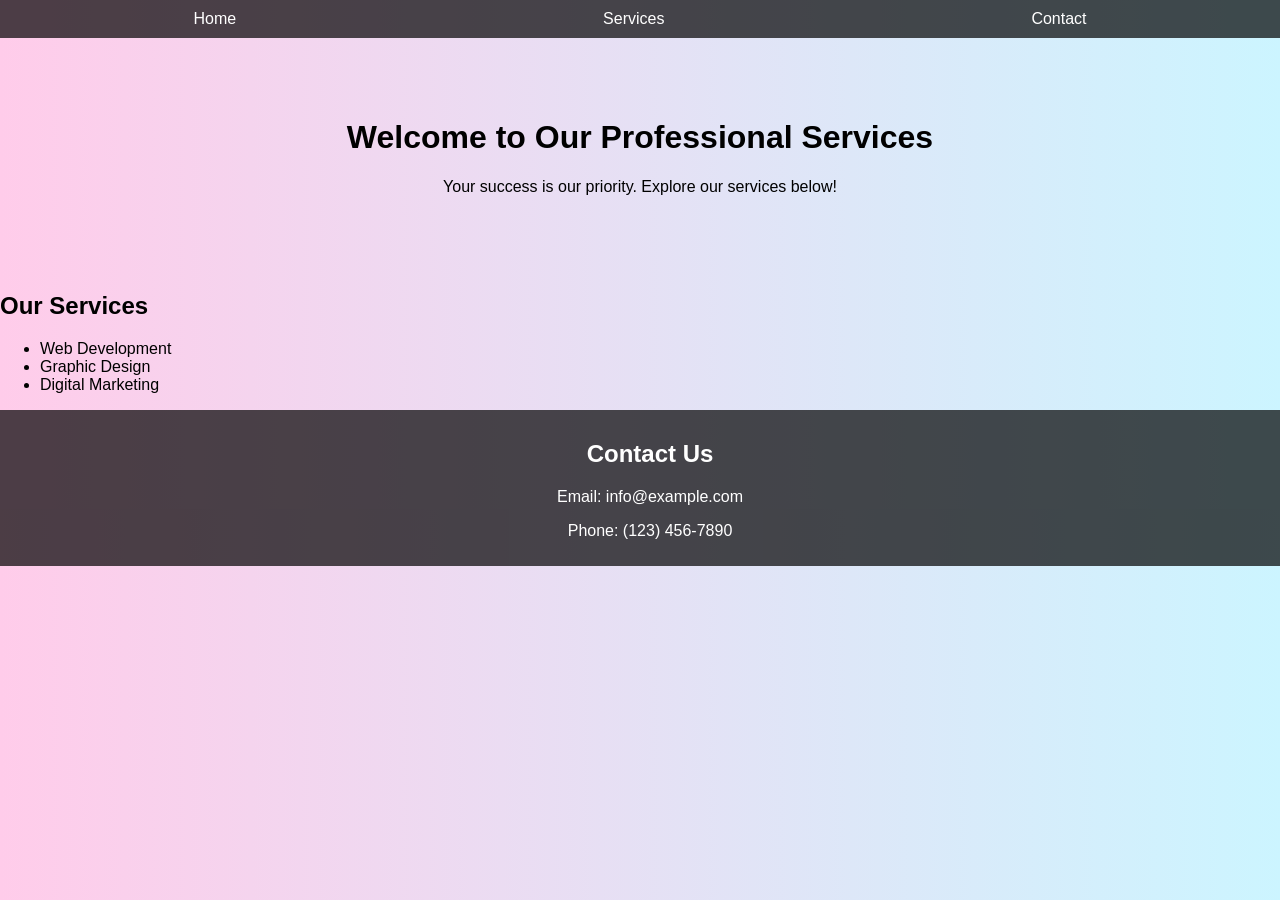
==== index.html @ a3505592 "Initial commit: Professional Web Studio" ====
<!DOCTYPE html>
<html lang="en">
<head>
    <meta charset="UTF-8">
    <meta name="viewport" content="width=device-width, initial-scale=1.0">
    <title>Professional Homepage</title>
    <style>
        body {
            margin: 0;
            font-family: Arial, sans-serif;
            overflow: hidden;
        }
        /* Animated Background */
        .background {
            position: fixed;
            top: 0;
            left: 0;
            right: 0;
            bottom: 0;
            z-index: -1;
            background: linear-gradient(90deg, rgba(255, 0, 150, 0.2), rgba(0, 204, 255, 0.2));
            animation: backgroundAnimation 10s infinite alternate;
        }
        @keyframes backgroundAnimation {
            0% { background-position: 0% 50%; }
            100% { background-position: 100% 50%; }
        }
        /* Navbar */
        .navbar {
            background: rgba(0, 0, 0, 0.7);
            color: white;
            display: flex;
            justify-content: space-around;
            padding: 10px;
        }
        .hero {
            text-align: center;
            padding: 60px 20px;
        }
        .footer {
            background: rgba(0, 0, 0, 0.7);
            color: white;
            text-align: center;
            padding: 10px;
            position: relative;
            bottom: 0;
            width: 100%;
        }
    </style>
</head>
<body>
    <div class="background"></div>
    <nav class="navbar">
        <a href="#" style="color: white; text-decoration: none;">Home</a>
        <a href="#services" style="color: white; text-decoration: none;">Services</a>
        <a href="#contact" style="color: white; text-decoration: none;">Contact</a>
    </nav>
    <div class="hero">
        <h1>Welcome to Our Professional Services</h1>
        <p>Your success is our priority. Explore our services below!</p>
    </div>
    <div class="services" id="services">
        <h2>Our Services</h2>
        <ul>
            <li>Web Development</li>
            <li>Graphic Design</li>
            <li>Digital Marketing</li>
        </ul>
    </div>
    <div class="footer" id="contact">
        <h2>Contact Us</h2>
        <p>Email: info@example.com</p>
        <p>Phone: (123) 456-7890</p>
    </div>
</body>
</html>
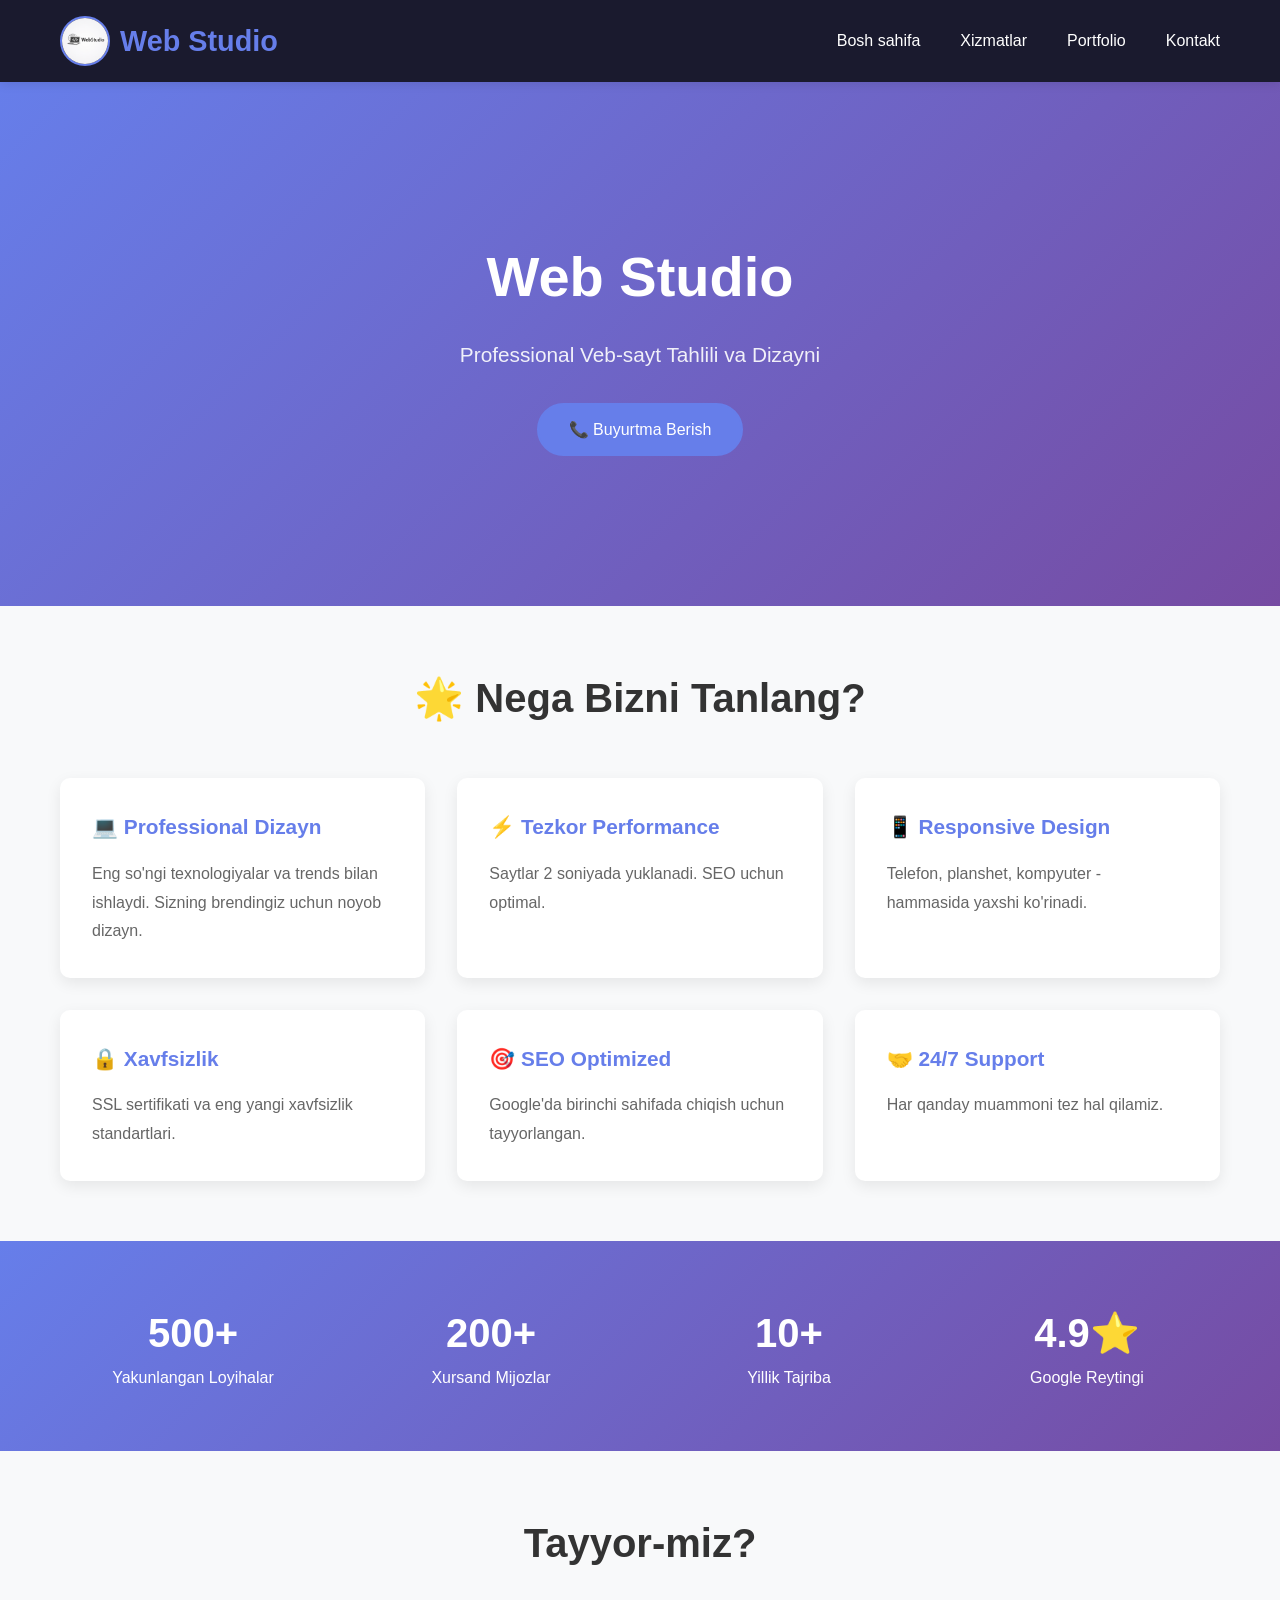
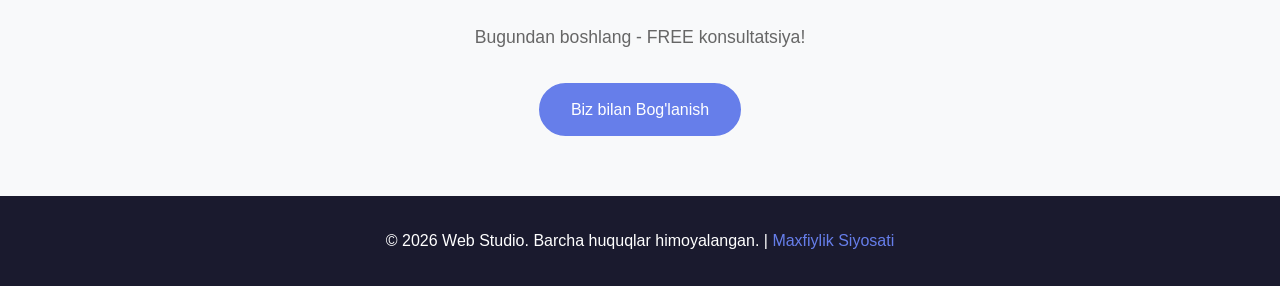
==== commit 7837d198: "Add SEO optimization" ====
--- a/index.html
+++ b/index.html
@@ -1,76 +1,125 @@
 <!DOCTYPE html>
-<html lang="en">
+<html lang="uz">
 <head>
     <meta charset="UTF-8">
     <meta name="viewport" content="width=device-width, initial-scale=1.0">
-    <title>Professional Homepage</title>
-    <style>
-        body {
-            margin: 0;
-            font-family: Arial, sans-serif;
-            overflow: hidden;
-        }
-        /* Animated Background */
-        .background {
-            position: fixed;
-            top: 0;
-            left: 0;
-            right: 0;
-            bottom: 0;
-            z-index: -1;
-            background: linear-gradient(90deg, rgba(255, 0, 150, 0.2), rgba(0, 204, 255, 0.2));
-            animation: backgroundAnimation 10s infinite alternate;
-        }
-        @keyframes backgroundAnimation {
-            0% { background-position: 0% 50%; }
-            100% { background-position: 100% 50%; }
-        }
-        /* Navbar */
-        .navbar {
-            background: rgba(0, 0, 0, 0.7);
-            color: white;
-            display: flex;
-            justify-content: space-around;
-            padding: 10px;
-        }
-        .hero {
-            text-align: center;
-            padding: 60px 20px;
-        }
-        .footer {
-            background: rgba(0, 0, 0, 0.7);
-            color: white;
-            text-align: center;
-            padding: 10px;
-            position: relative;
-            bottom: 0;
-            width: 100%;
-        }
-    </style>
+    <title>Web Studio - Professional Web Design</title>
+    <link rel="stylesheet" href="style.css">
+    <head>
+    <meta charset="UTF-8">
+    <meta name="viewport" content="width=device-width, initial-scale=1.0">
+    <meta name="description" content="Web Studio - Professional veb-sayt dizayni va development. Tashkent'da eng sifatli web xizmatlar.">
+    <meta name="keywords" content="veb-sayt, web design, development, Tashkent, professional">
+    <meta name="author" content="Web Studio">
+    <meta name="robots" content="index, follow">
+    
+    <!-- Open Graph (Social Media) -->
+    <meta property="og:title" content="Web Studio - Professional Web Design">
+    <meta property="og:description" content="Veb-sayt dizayni va development xizmatları">
+    <meta property="og:image" content="logo.png">
+    <meta property="og:url" content="https://webstudio1.com">
+    
+    <title>Web Studio - Professional Veb-sayt Dizayni | Tashkent</title>
+    <link rel="stylesheet" href="style.css">
+</head>
 </head>
 <body>
-    <div class="background"></div>
+    <!-- NAVBAR -->
     <nav class="navbar">
-        <a href="#" style="color: white; text-decoration: none;">Home</a>
-        <a href="#services" style="color: white; text-decoration: none;">Services</a>
-        <a href="#contact" style="color: white; text-decoration: none;">Contact</a>
+        <div class="container">
+            <div class="logo"><div class="logo" style="display: flex; align-items: center; gap: 10px;">
+    <img src="logo bot.png" alt="Web Studio" style="height: 50px; width: 50px; border-radius: 50%; object-fit: cover; border: 2px solid #667eea;">
+    <span>Web Studio</span>
+</div></div>
+            <ul class="nav-links">
+                <li><a href="index.html">Bosh sahifa</a></li>
+                <li><a href="services.html">Xizmatlar</a></li>
+                <li><a href="portfolio.html">Portfolio</a></li>
+                <li><a href="contact.html">Kontakt</a></li>
+            </ul>
+        </div>
     </nav>
-    <div class="hero">
-        <h1>Welcome to Our Professional Services</h1>
-        <p>Your success is our priority. Explore our services below!</p>
-    </div>
-    <div class="services" id="services">
-        <h2>Our Services</h2>
-        <ul>
-            <li>Web Development</li>
-            <li>Graphic Design</li>
-            <li>Digital Marketing</li>
-        </ul>
-    </div>
-    <div class="footer" id="contact">
-        <h2>Contact Us</h2>
-        <p>Email: info@example.com</p>
-        <p>Phone: (123) 456-7890</p>
-    </div>
+
+    <!-- HERO SECTION -->
+    <section class="hero">
+        <div class="hero-content">
+            <h1>Web Studio</h1>
+            <p>Professional Veb-sayt Tahlili va Dizayni</p>
+            <a href="contact.html" class="btn">📞 Buyurtma Berish</a>
+        </div>
+    </section>
+
+    <!-- FEATURES -->
+    <section class="features">
+        <div class="container">
+            <h2>🌟 Nega Bizni Tanlang?</h2>
+            <div class="features-grid">
+                <div class="feature-card">
+                    <h3>💻 Professional Dizayn</h3>
+                    <p>Eng so'ngi texnologiyalar va trends bilan ishlaydi. Sizning brendingiz uchun noyob dizayn.</p>
+                </div>
+                <div class="feature-card">
+                    <h3>⚡ Tezkor Performance</h3>
+                    <p>Saytlar 2 soniyada yuklanadi. SEO uchun optimal.</p>
+                </div>
+                <div class="feature-card">
+                    <h3>📱 Responsive Design</h3>
+                    <p>Telefon, planshet, kompyuter - hammasida yaxshi ko'rinadi.</p>
+                </div>
+                <div class="feature-card">
+                    <h3>🔒 Xavfsizlik</h3>
+                    <p>SSL sertifikati va eng yangi xavfsizlik standartlari.</p>
+                </div>
+                <div class="feature-card">
+                    <h3>🎯 SEO Optimized</h3>
+                    <p>Google'da birinchi sahifada chiqish uchun tayyorlangan.</p>
+                </div>
+                <div class="feature-card">
+                    <h3>🤝 24/7 Support</h3>
+                    <p>Har qanday muammoni tez hal qilamiz.</p>
+                </div>
+            </div>
+        </div>
+    </section>
+
+    <!-- STATISTICS -->
+    <section style="background: linear-gradient(135deg, #667eea 0%, #764ba2 100%); color: white; padding: 60px 0; text-align: center;">
+        <div class="container">
+            <div style="display: grid; grid-template-columns: repeat(auto-fit, minmax(200px, 1fr)); gap: 2rem;">
+                <div>
+                    <h3 style="font-size: 2.5rem;">500+</h3>
+                    <p>Yakunlangan Loyihalar</p>
+                </div>
+                <div>
+                    <h3 style="font-size: 2.5rem;">200+</h3>
+                    <p>Xursand Mijozlar</p>
+                </div>
+                <div>
+                    <h3 style="font-size: 2.5rem;">10+</h3>
+                    <p>Yillik Tajriba</p>
+                </div>
+                <div>
+                    <h3 style="font-size: 2.5rem;">4.9⭐</h3>
+                    <p>Google Reytingi</p>
+                </div>
+            </div>
+        </div>
+    </section>
+
+    <!-- CTA SECTION -->
+    <section class="features">
+        <div class="container" style="text-align: center;">
+            <h2>Tayyor-miz?</h2>
+            <p style="font-size: 1.1rem; margin-bottom: 2rem; color: #666;">Bugundan boshlang - FREE konsultatsiya!</p>
+            <a href="contact.html" class="btn">Biz bilan Bog'lanish</a>
+        </div>
+    </section>
+
+    <!-- FOOTER -->
+    <footer>
+        <p>&copy; 2026 Web Studio. Barcha huquqlar himoyalangan. | <a href="#" style="color: #667eea; text-decoration: none;">Maxfiylik Siyosati</a></p>
+    </footer>
+
+    <script src="script.js"></script>
 </body>
 </html>
--- a/style.css
+++ b/style.css
@@ -0,0 +1,256 @@
+* {
+    margin: 0;
+    padding: 0;
+    box-sizing: border-box;
+}
+
+body {
+    font-family: 'Segoe UI', Tahoma, Geneva, Verdana, sans-serif;
+    line-height: 1.6;
+    color: #333;
+}
+
+.container {
+    max-width: 1200px;
+    margin: 0 auto;
+    padding: 0 20px;
+}
+
+/* NAVBAR */
+.navbar {
+    background: #1a1a2e;
+    padding: 1rem 0;
+    position: sticky;
+    top: 0;
+    z-index: 100;
+    box-shadow: 0 2px 10px rgba(0,0,0,0.1);
+}
+
+.navbar .container {
+    display: flex;
+    justify-content: space-between;
+    align-items: center;
+}
+
+.logo {
+    color: #667eea;
+    font-size: 1.8rem;
+    font-weight: bold;
+}
+
+.nav-links {
+    display: flex;
+    list-style: none;
+    gap: 2.5rem;
+}
+
+.nav-links a {
+    color: #fff;
+    text-decoration: none;
+    transition: color 0.3s ease;
+    font-weight: 500;
+}
+
+.nav-links a:hover {
+    color: #667eea;
+}
+
+/* HERO */
+.hero {
+    background: linear-gradient(135deg, #667eea 0%, #764ba2 100%);
+    color: white;
+    padding: 150px 0;
+    text-align: center;
+    min-height: 500px;
+    display: flex;
+    align-items: center;
+    justify-content: center;
+}
+
+.hero-content h1 {
+    font-size: 3.5rem;
+    margin-bottom: 1rem;
+}
+
+.hero-content p {
+    font-size: 1.3rem;
+    margin-bottom: 2rem;
+    opacity: 0.9;
+}
+
+/* BUTTON */
+.btn {
+    display: inline-block;
+    padding: 12px 30px;
+    background: #667eea;
+    color: white;
+    text-decoration: none;
+    border-radius: 50px;
+    border: 2px solid #667eea;
+    transition: all 0.3s ease;
+    cursor: pointer;
+    font-size: 1rem;
+}
+
+.btn:hover {
+    background: white;
+    color: #667eea;
+}
+
+/* FEATURES */
+.features {
+    padding: 60px 0;
+    background: #f8f9fa;
+}
+
+.features h2 {
+    font-size: 2.5rem;
+    margin-bottom: 3rem;
+    text-align: center;
+}
+
+.features-grid {
+    display: grid;
+    grid-template-columns: repeat(auto-fit, minmax(280px, 1fr));
+    gap: 2rem;
+}
+
+.feature-card {
+    background: white;
+    padding: 2rem;
+    border-radius: 10px;
+    box-shadow: 0 5px 15px rgba(0,0,0,0.08);
+    transition: transform 0.3s ease, box-shadow 0.3s ease;
+}
+
+.feature-card:hover {
+    transform: translateY(-10px);
+    box-shadow: 0 15px 30px rgba(0,0,0,0.15);
+}
+
+.feature-card h3 {
+    color: #667eea;
+    margin-bottom: 1rem;
+    font-size: 1.3rem;
+}
+
+.feature-card p {
+    color: #666;
+    line-height: 1.8;
+}
+
+/* PORTFOLIO */
+.portfolio-grid {
+    display: grid;
+    grid-template-columns: repeat(auto-fit, minmax(300px, 1fr));
+    gap: 2rem;
+}
+
+.portfolio-item {
+    background: white;
+    border-radius: 10px;
+    overflow: hidden;
+    box-shadow: 0 5px 15px rgba(0,0,0,0.1);
+    transition: transform 0.3s ease;
+}
+
+.portfolio-item:hover {
+    transform: scale(1.05);
+}
+
+.portfolio-img {
+    width: 100%;
+    height: 200px;
+    background: linear-gradient(135deg, #667eea 0%, #764ba2 100%);
+    display: flex;
+    align-items: center;
+    justify-content: center;
+    font-size: 4rem;
+}
+
+.portfolio-content {
+    padding: 1.5rem;
+}
+
+.portfolio-content h3 {
+    color: #667eea;
+    margin-bottom: 0.5rem;
+}
+
+/* FORM */
+.form-container {
+    max-width: 500px;
+    background: white;
+    padding: 2rem;
+    border-radius: 10px;
+    box-shadow: 0 5px 20px rgba(0,0,0,0.1);
+}
+
+.form-group {
+    margin-bottom: 1.5rem;
+}
+
+.form-group label {
+    display: block;
+    margin-bottom: 0.5rem;
+    font-weight: bold;
+    color: #333;
+}
+
+.form-group input,
+.form-group textarea {
+    width: 100%;
+    padding: 10px;
+    border: 1px solid #ddd;
+    border-radius: 5px;
+    font-family: Arial, sans-serif;
+    transition: border-color 0.3s ease;
+}
+
+.form-group input:focus,
+.form-group textarea:focus {
+    outline: none;
+    border-color: #667eea;
+    box-shadow: 0 0 5px rgba(102, 126, 234, 0.3);
+}
+
+/* FOOTER */
+footer {
+    background: #1a1a2e;
+    color: white;
+    text-align: center;
+    padding: 2rem;
+}
+
+/* RESPONSIVE */
+@media (max-width: 768px) {
+    .hero-content h1 {
+        font-size: 2rem;
+    }
+    
+    .nav-links {
+        gap: 1rem;
+    }
+    
+    .features-grid {
+        grid-template-columns: 1fr;
+    }
+}
+.logo {
+    display: flex;
+    align-items: center;
+    gap: 10px;
+}
+
+.logo img {
+    height: 50px;
+    width: 50px;
+    border-radius: 50%;
+    object-fit: cover;
+    border: 2px solid #667eea;
+    transition: transform 0.3s ease;
+}
+
+.logo img:hover {
+    transform: scale(1.1);
+}
--- a/style.css
+++ b/style.css
@@ -0,0 +1,256 @@
+* {
+    margin: 0;
+    padding: 0;
+    box-sizing: border-box;
+}
+
+body {
+    font-family: 'Segoe UI', Tahoma, Geneva, Verdana, sans-serif;
+    line-height: 1.6;
+    color: #333;
+}
+
+.container {
+    max-width: 1200px;
+    margin: 0 auto;
+    padding: 0 20px;
+}
+
+/* NAVBAR */
+.navbar {
+    background: #1a1a2e;
+    padding: 1rem 0;
+    position: sticky;
+    top: 0;
+    z-index: 100;
+    box-shadow: 0 2px 10px rgba(0,0,0,0.1);
+}
+
+.navbar .container {
+    display: flex;
+    justify-content: space-between;
+    align-items: center;
+}
+
+.logo {
+    color: #667eea;
+    font-size: 1.8rem;
+    font-weight: bold;
+}
+
+.nav-links {
+    display: flex;
+    list-style: none;
+    gap: 2.5rem;
+}
+
+.nav-links a {
+    color: #fff;
+    text-decoration: none;
+    transition: color 0.3s ease;
+    font-weight: 500;
+}
+
+.nav-links a:hover {
+    color: #667eea;
+}
+
+/* HERO */
+.hero {
+    background: linear-gradient(135deg, #667eea 0%, #764ba2 100%);
+    color: white;
+    padding: 150px 0;
+    text-align: center;
+    min-height: 500px;
+    display: flex;
+    align-items: center;
+    justify-content: center;
+}
+
+.hero-content h1 {
+    font-size: 3.5rem;
+    margin-bottom: 1rem;
+}
+
+.hero-content p {
+    font-size: 1.3rem;
+    margin-bottom: 2rem;
+    opacity: 0.9;
+}
+
+/* BUTTON */
+.btn {
+    display: inline-block;
+    padding: 12px 30px;
+    background: #667eea;
+    color: white;
+    text-decoration: none;
+    border-radius: 50px;
+    border: 2px solid #667eea;
+    transition: all 0.3s ease;
+    cursor: pointer;
+    font-size: 1rem;
+}
+
+.btn:hover {
+    background: white;
+    color: #667eea;
+}
+
+/* FEATURES */
+.features {
+    padding: 60px 0;
+    background: #f8f9fa;
+}
+
+.features h2 {
+    font-size: 2.5rem;
+    margin-bottom: 3rem;
+    text-align: center;
+}
+
+.features-grid {
+    display: grid;
+    grid-template-columns: repeat(auto-fit, minmax(280px, 1fr));
+    gap: 2rem;
+}
+
+.feature-card {
+    background: white;
+    padding: 2rem;
+    border-radius: 10px;
+    box-shadow: 0 5px 15px rgba(0,0,0,0.08);
+    transition: transform 0.3s ease, box-shadow 0.3s ease;
+}
+
+.feature-card:hover {
+    transform: translateY(-10px);
+    box-shadow: 0 15px 30px rgba(0,0,0,0.15);
+}
+
+.feature-card h3 {
+    color: #667eea;
+    margin-bottom: 1rem;
+    font-size: 1.3rem;
+}
+
+.feature-card p {
+    color: #666;
+    line-height: 1.8;
+}
+
+/* PORTFOLIO */
+.portfolio-grid {
+    display: grid;
+    grid-template-columns: repeat(auto-fit, minmax(300px, 1fr));
+    gap: 2rem;
+}
+
+.portfolio-item {
+    background: white;
+    border-radius: 10px;
+    overflow: hidden;
+    box-shadow: 0 5px 15px rgba(0,0,0,0.1);
+    transition: transform 0.3s ease;
+}
+
+.portfolio-item:hover {
+    transform: scale(1.05);
+}
+
+.portfolio-img {
+    width: 100%;
+    height: 200px;
+    background: linear-gradient(135deg, #667eea 0%, #764ba2 100%);
+    display: flex;
+    align-items: center;
+    justify-content: center;
+    font-size: 4rem;
+}
+
+.portfolio-content {
+    padding: 1.5rem;
+}
+
+.portfolio-content h3 {
+    color: #667eea;
+    margin-bottom: 0.5rem;
+}
+
+/* FORM */
+.form-container {
+    max-width: 500px;
+    background: white;
+    padding: 2rem;
+    border-radius: 10px;
+    box-shadow: 0 5px 20px rgba(0,0,0,0.1);
+}
+
+.form-group {
+    margin-bottom: 1.5rem;
+}
+
+.form-group label {
+    display: block;
+    margin-bottom: 0.5rem;
+    font-weight: bold;
+    color: #333;
+}
+
+.form-group input,
+.form-group textarea {
+    width: 100%;
+    padding: 10px;
+    border: 1px solid #ddd;
+    border-radius: 5px;
+    font-family: Arial, sans-serif;
+    transition: border-color 0.3s ease;
+}
+
+.form-group input:focus,
+.form-group textarea:focus {
+    outline: none;
+    border-color: #667eea;
+    box-shadow: 0 0 5px rgba(102, 126, 234, 0.3);
+}
+
+/* FOOTER */
+footer {
+    background: #1a1a2e;
+    color: white;
+    text-align: center;
+    padding: 2rem;
+}
+
+/* RESPONSIVE */
+@media (max-width: 768px) {
+    .hero-content h1 {
+        font-size: 2rem;
+    }
+    
+    .nav-links {
+        gap: 1rem;
+    }
+    
+    .features-grid {
+        grid-template-columns: 1fr;
+    }
+}
+.logo {
+    display: flex;
+    align-items: center;
+    gap: 10px;
+}
+
+.logo img {
+    height: 50px;
+    width: 50px;
+    border-radius: 50%;
+    object-fit: cover;
+    border: 2px solid #667eea;
+    transition: transform 0.3s ease;
+}
+
+.logo img:hover {
+    transform: scale(1.1);
+}
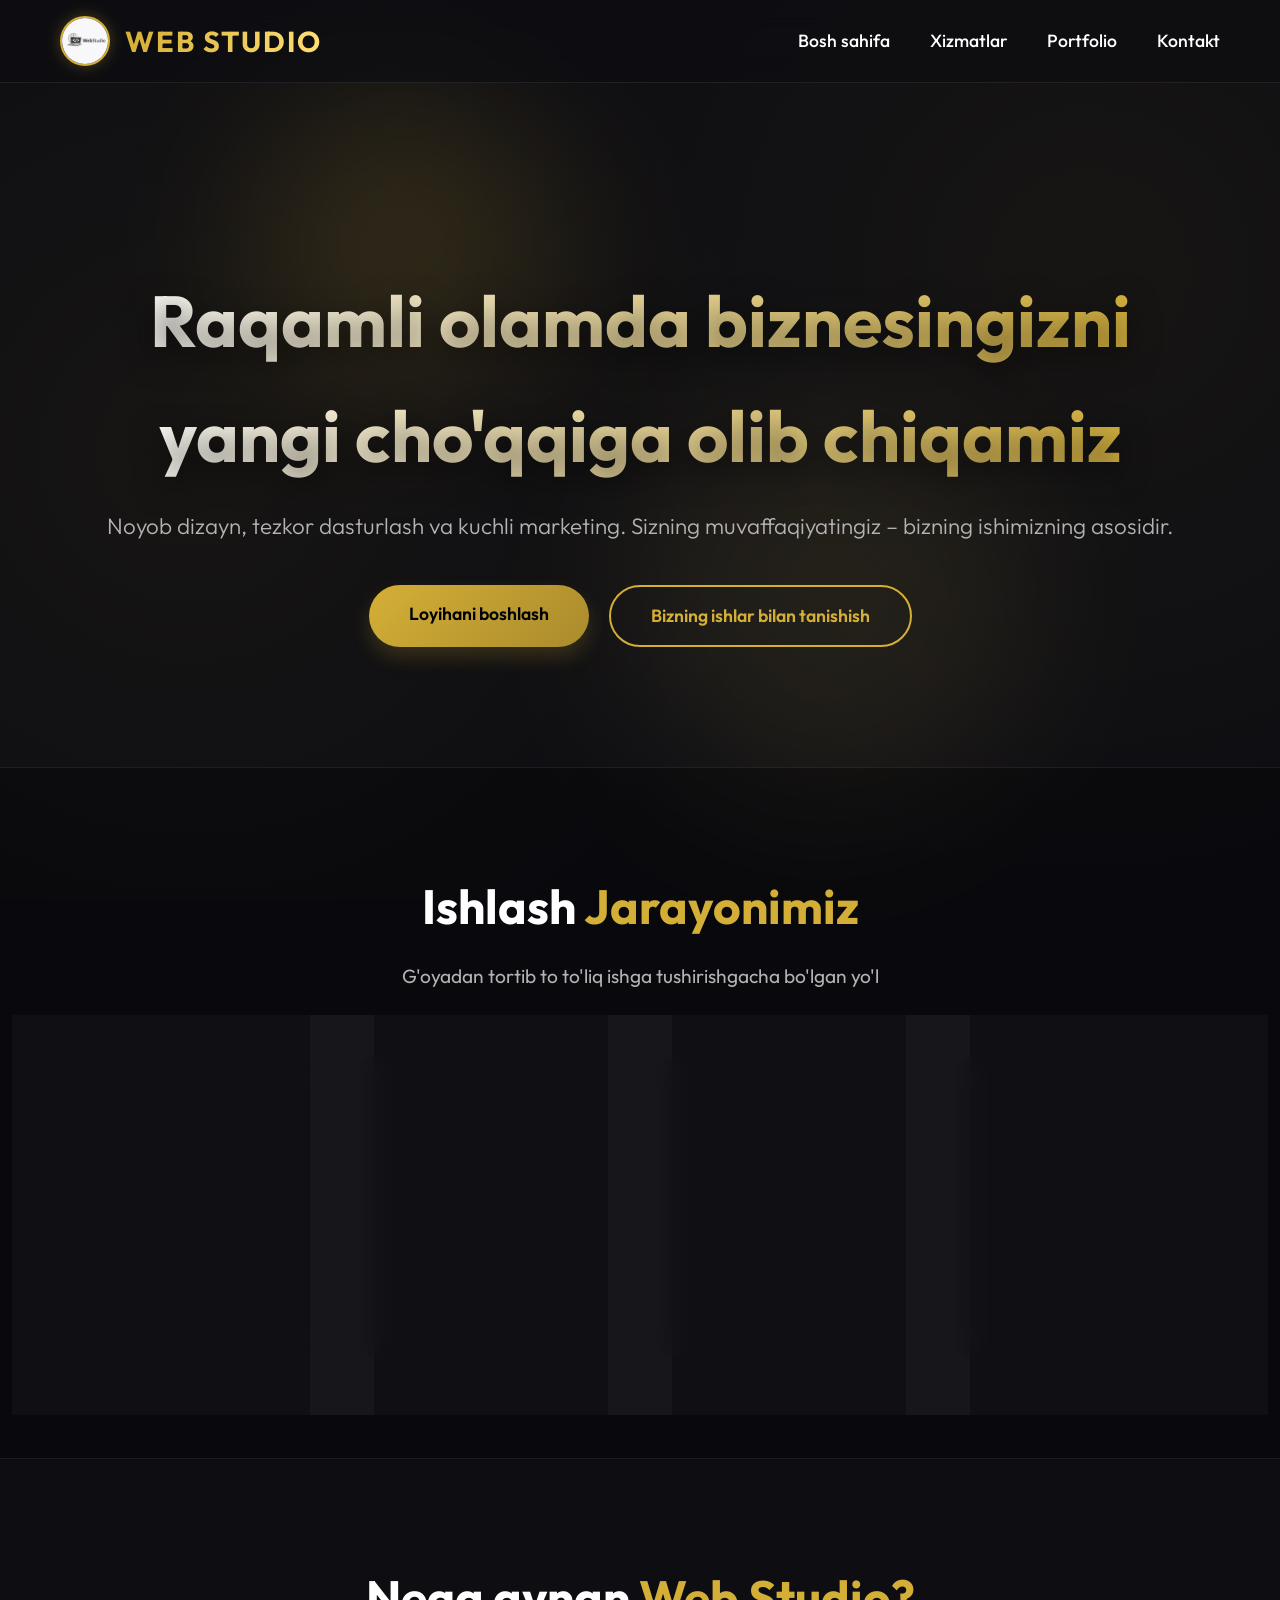
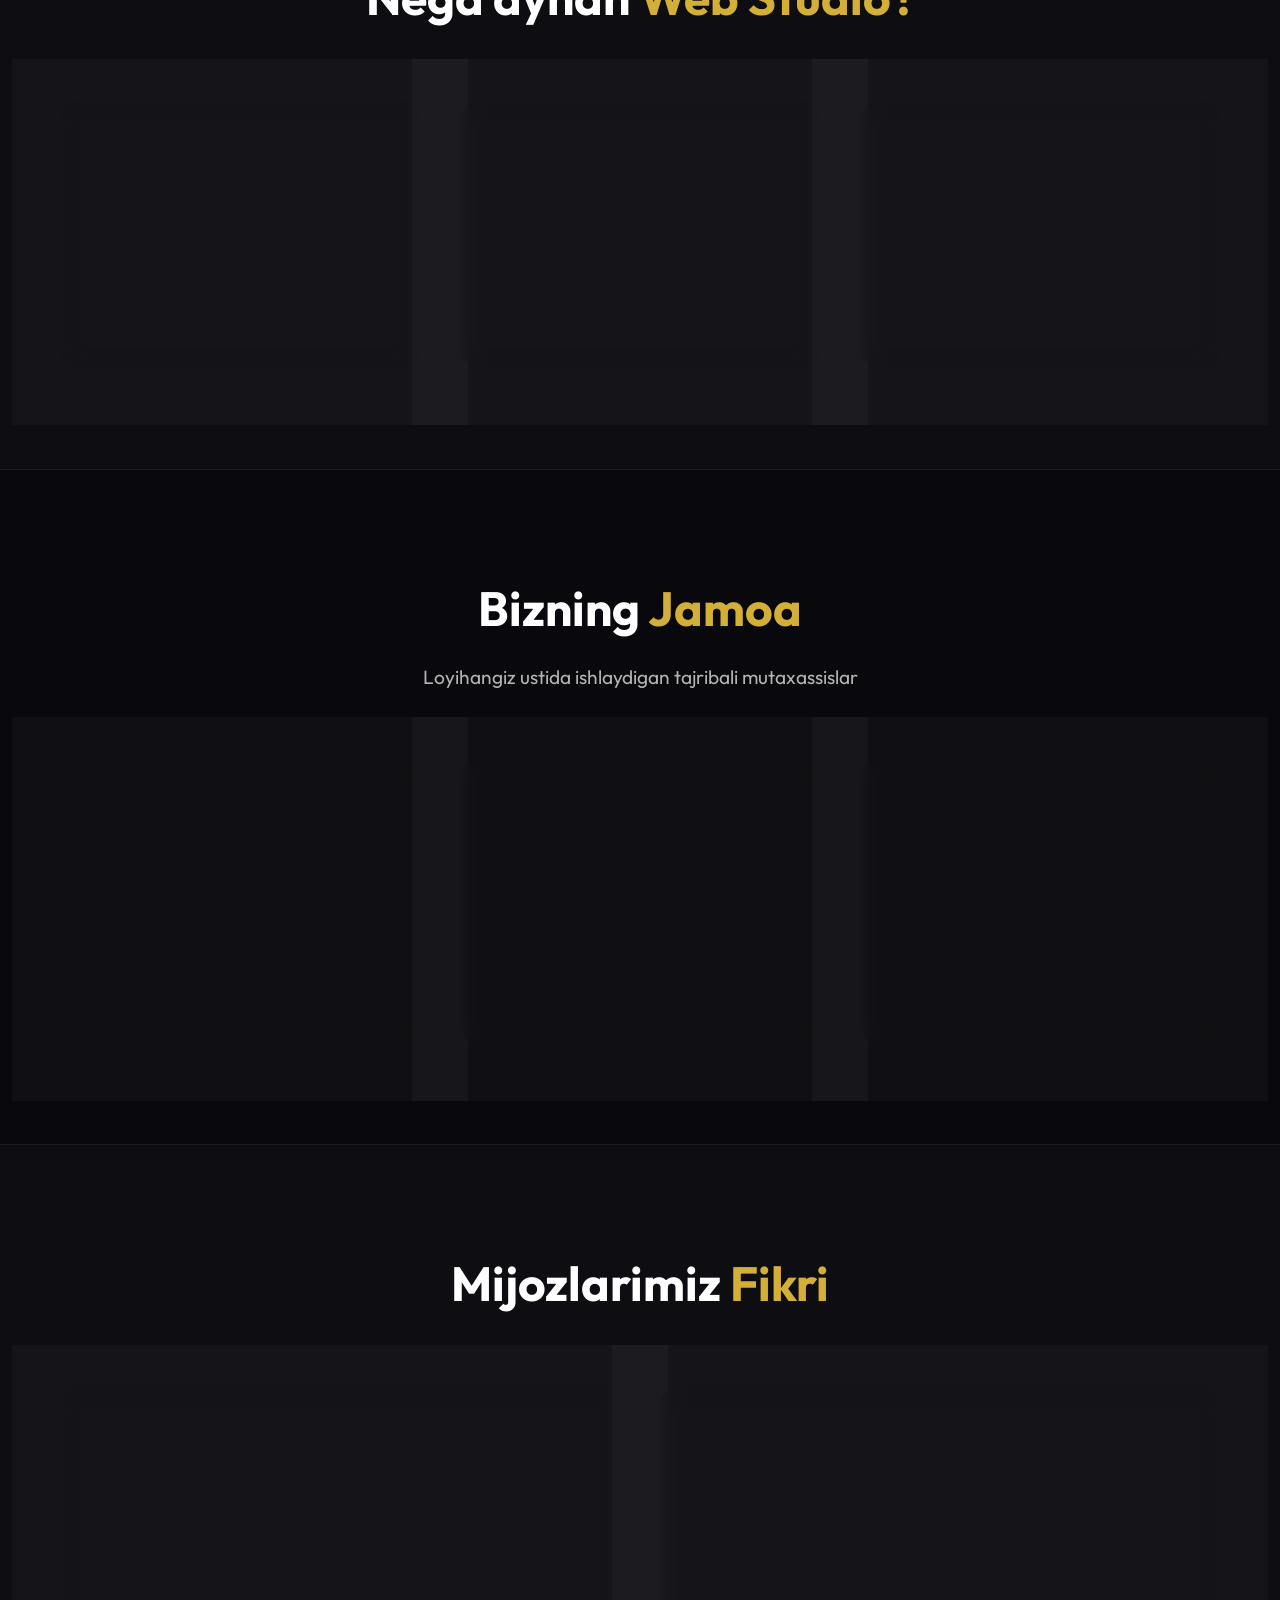
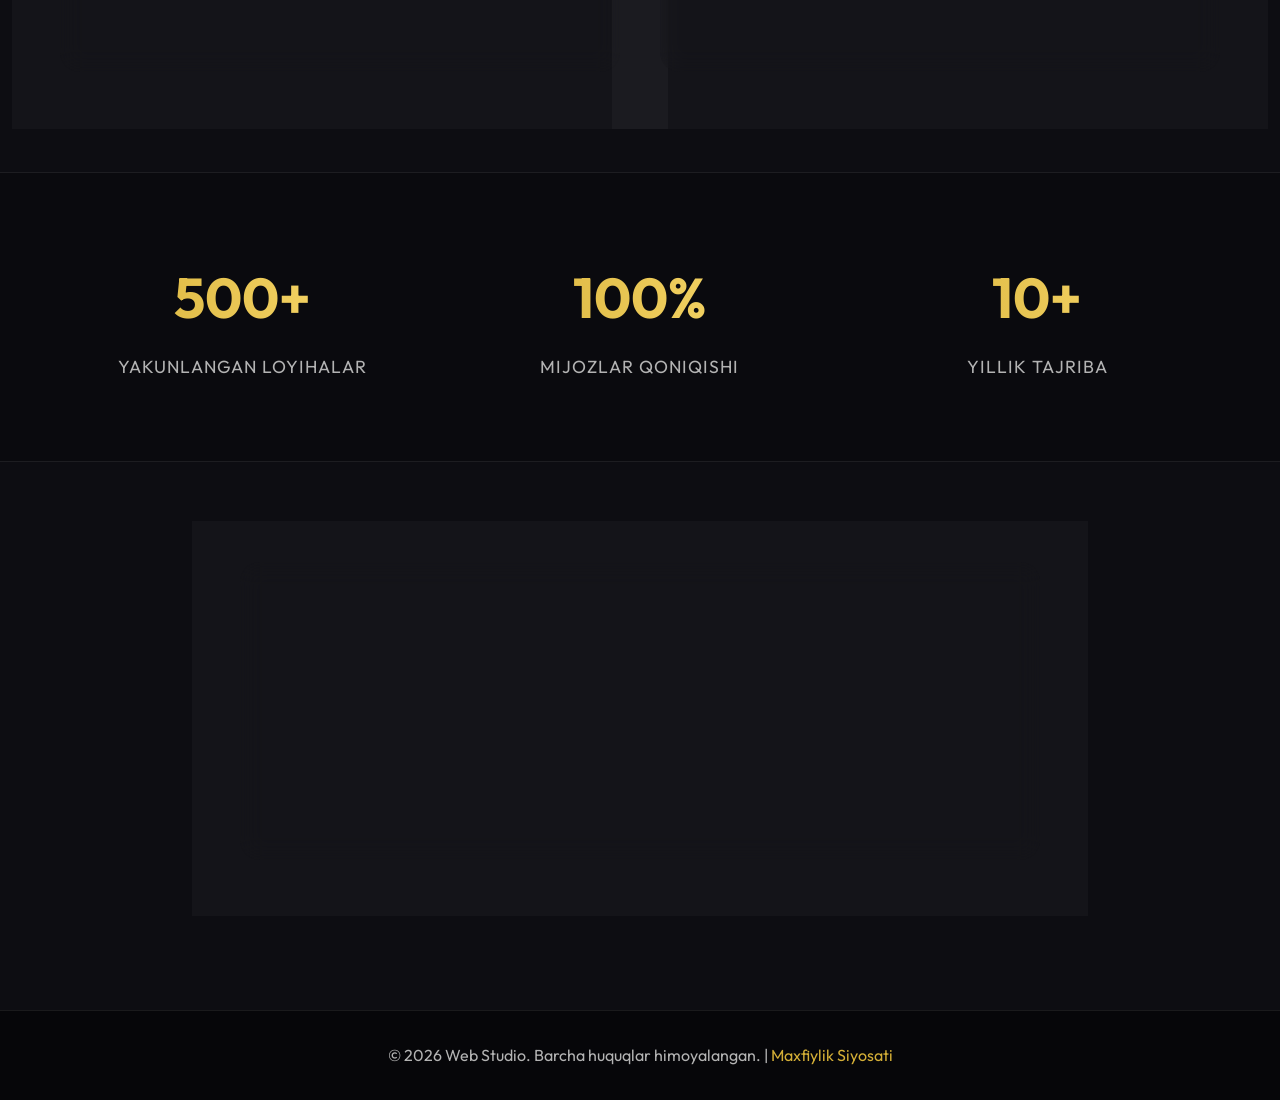
==== commit 208ab4f9: "Add files via upload" ====
--- a/index.html
+++ b/index.html
@@ -3,34 +3,22 @@
 <head>
     <meta charset="UTF-8">
     <meta name="viewport" content="width=device-width, initial-scale=1.0">
-    <title>Web Studio - Professional Web Design</title>
-    <link rel="stylesheet" href="style.css">
-    <head>
-    <meta charset="UTF-8">
-    <meta name="viewport" content="width=device-width, initial-scale=1.0">
-    <meta name="description" content="Web Studio - Professional veb-sayt dizayni va development. Tashkent'da eng sifatli web xizmatlar.">
-    <meta name="keywords" content="veb-sayt, web design, development, Tashkent, professional">
-    <meta name="author" content="Web Studio">
-    <meta name="robots" content="index, follow">
+    <meta name="description" content="Web Studio - Professional veb-sayt dizayni va IT xizmatlari. Biznesingizni raqamli transformatsiya qilamiz.">
+    <title>Web Studio - IT va Web Yechimlar | Pro Daraja</title>
     
-    <!-- Open Graph (Social Media) -->
-    <meta property="og:title" content="Web Studio - Professional Web Design">
-    <meta property="og:description" content="Veb-sayt dizayni va development xizmatları">
-    <meta property="og:image" content="logo.png">
-    <meta property="og:url" content="https://webstudio1.com">
-    
-    <title>Web Studio - Professional Veb-sayt Dizayni | Tashkent</title>
+    <link rel="stylesheet" href="https://cdnjs.cloudflare.com/ajax/libs/font-awesome/6.5.0/css/all.min.css">
     <link rel="stylesheet" href="style.css">
 </head>
-</head>
 <body>
-    <!-- NAVBAR -->
+    <div class="blob blob-1"></div>
+    <div class="blob blob-2"></div>
+
     <nav class="navbar">
         <div class="container">
-            <div class="logo"><div class="logo" style="display: flex; align-items: center; gap: 10px;">
-    <img src="logo bot.png" alt="Web Studio" style="height: 50px; width: 50px; border-radius: 50%; object-fit: cover; border: 2px solid #667eea;">
-    <span>Web Studio</span>
-</div></div>
+            <a href="index.html" class="logo" style="text-decoration: none;">
+                <img src="logo.jpg" alt="Web Studio Logo" onerror="this.src='https://via.placeholder.com/50/D4AF37/000000?text=WS'">
+                <span>Web Studio</span>
+            </a>
             <ul class="nav-links">
                 <li><a href="index.html">Bosh sahifa</a></li>
                 <li><a href="services.html">Xizmatlar</a></li>
@@ -42,65 +30,129 @@
 
     <!-- HERO SECTION -->
     <section class="hero">
-        <div class="hero-content">
-            <h1>Web Studio</h1>
-            <p>Professional Veb-sayt Tahlili va Dizayni</p>
-            <a href="contact.html" class="btn">📞 Buyurtma Berish</a>
+        <div class="container">
+            <div class="hero-content">
+                <h1>Raqamli olamda biznesingizni <br>yangi cho'qqiga olib chiqamiz</h1>
+                <p>Noyob dizayn, tezkor dasturlash va kuchli marketing. Sizning muvaffaqiyatingiz – bizning ishimizning asosidir.</p>
+                <div style="display: flex; gap: 20px; justify-content: center; flex-wrap: wrap;">
+                    <a href="contact.html" class="btn">Loyihani boshlash</a>
+                    <a href="portfolio.html" class="btn btn-outline">Bizning ishlar bilan tanishish</a>
+                </div>
+            </div>
+        </div>
+    </section>
+
+    <!-- PROCESS STEPS -->
+    <section class="features" style="background: rgba(0,0,0,0.3); border-top: 1px solid var(--glass-border); border-bottom: 1px solid var(--glass-border);">
+        <div class="container">
+            <h2 class="section-title">Ishlash <span>Jarayonimiz</span></h2>
+            <p class="section-subtitle">G'oyadan tortib to to'liq ishga tushirishgacha bo'lgan yo'l</p>
+            
+            <div class="process-grid">
+                <div class="process-card animate-fade-up" style="animation-delay: 0.1s;">
+                    <div class="process-number">01</div>
+                    <h3>Tahlil va Reja</h3>
+                    <p>Biznesingiz talablari o'rganiladi va raqobatchilar tahlil qilinib, aniq texnik topshiriq tuziladi.</p>
+                </div>
+                <div class="process-card animate-fade-up" style="animation-delay: 0.3s;">
+                    <div class="process-number">02</div>
+                    <h3>UI/UX Dizayn</h3>
+                    <p>Foydalanuvchilarga qulay va sizning brendingizga mos keladigan interfeys dizayni chiziladi.</p>
+                </div>
+                <div class="process-card animate-fade-up" style="animation-delay: 0.5s;">
+                    <div class="process-number">03</div>
+                    <h3>Dasturlash</h3>
+                    <p>Tasdiqlangan dizayn asosida toza kod yoziladi, tezlik va xavfsizlik sinovdan o'tkaziladi.</p>
+                </div>
+                <div class="process-card animate-fade-up" style="animation-delay: 0.7s;">
+                    <div class="process-number">04</div>
+                    <h3>Ishga tushirish</h3>
+                    <p>Loyiha serverga yuklanadi, SEO tayyorgarlikdan o'tadi va mijozlarga taqdim etiladi.</p>
+                </div>
+            </div>
         </div>
     </section>
 
     <!-- FEATURES -->
     <section class="features">
         <div class="container">
-            <h2>🌟 Nega Bizni Tanlang?</h2>
+            <h2 class="section-title">Nega aynan <span>Web Studio?</span></h2>
             <div class="features-grid">
-                <div class="feature-card">
-                    <h3>💻 Professional Dizayn</h3>
-                    <p>Eng so'ngi texnologiyalar va trends bilan ishlaydi. Sizning brendingiz uchun noyob dizayn.</p>
+                <div class="feature-card animate-fade-up">
+                    <h3><i class="fas fa-laptop-code"></i> Texnologik ustunlik</h3>
+                    <p>Faqatgina eng so'nggi va kelajagi bor texnologiyalardan (React, Node.js, Python, AWS) foydalanamiz.</p>
                 </div>
-                <div class="feature-card">
-                    <h3>⚡ Tezkor Performance</h3>
-                    <p>Saytlar 2 soniyada yuklanadi. SEO uchun optimal.</p>
+                <div class="feature-card animate-fade-up">
+                    <h3><i class="fas fa-bolt"></i> Mukammal Optimizatsiya</h3>
+                    <p>Saytingiz 2-3 soniyada yuklanadi. Bu foydalanuvchilar qoniqishini va sotuvlarni keskin oshiradi.</p>
                 </div>
-                <div class="feature-card">
-                    <h3>📱 Responsive Design</h3>
-                    <p>Telefon, planshet, kompyuter - hammasida yaxshi ko'rinadi.</p>
+                <div class="feature-card animate-fade-up">
+                    <h3><i class="fas fa-mobile-alt"></i> Mobile-First</h3>
+                    <p>Loyihalarimiz avval telefonlar uchun, so'ngra kompyuterlar uchun mukammal moslashtiriladi.</p>
                 </div>
-                <div class="feature-card">
-                    <h3>🔒 Xavfsizlik</h3>
-                    <p>SSL sertifikati va eng yangi xavfsizlik standartlari.</p>
+            </div>
+        </div>
+    </section>
+
+    <!-- TEAM -->
+    <section class="features" style="background: rgba(0,0,0,0.3); border-top: 1px solid var(--glass-border); border-bottom: 1px solid var(--glass-border);">
+        <div class="container">
+            <h2 class="section-title">Bizning <span>Jamoa</span></h2>
+            <p class="section-subtitle">Loyihangiz ustida ishlaydigan tajribali mutaxassislar</p>
+            <div class="features-grid">
+                <div class="team-card animate-fade-up">
+                    <div class="team-img"><i class="fas fa-user-tie"></i></div>
+                    <h3>Azizbek Rahimov</h3>
+                    <p>Loyihalar Boshqaruvchisi (CEO)</p>
                 </div>
-                <div class="feature-card">
-                    <h3>🎯 SEO Optimized</h3>
-                    <p>Google'da birinchi sahifada chiqish uchun tayyorlangan.</p>
+                <div class="team-card animate-fade-up">
+                    <div class="team-img"><i class="fas fa-code"></i></div>
+                    <h3>Sardor M.</h3>
+                    <p>Senior Full-Stack Dasturchi</p>
                 </div>
-                <div class="feature-card">
-                    <h3>🤝 24/7 Support</h3>
-                    <p>Har qanday muammoni tez hal qilamiz.</p>
+                <div class="team-card animate-fade-up">
+                    <div class="team-img"><i class="fas fa-paint-brush"></i></div>
+                    <h3>Malika T.</h3>
+                    <p>UI/UX Dizayner</p>
+                </div>
+            </div>
+        </div>
+    </section>
+
+    <!-- TESTIMONIALS -->
+    <section class="features">
+        <div class="container">
+            <h2 class="section-title">Mijozlarimiz <span>Fikri</span></h2>
+            <div class="features-grid">
+                <div class="testimonial-card feature-card animate-fade-up">
+                    <i class="fas fa-quote-left" style="font-size: 2rem; color: var(--gold); margin-bottom: 1rem;"></i>
+                    <p>"Web Studio bilan ishlash juda qulay bo'ldi. Ular bizning e-commerce saytimizni noldan yaratib berishdi. Savdolarimiz 2 barobarga oshdi!"</p>
+                    <div class="testimonial-author">Jamshid, "TechMarket" MChJ rahbari</div>
+                </div>
+                <div class="testimonial-card feature-card animate-fade-up">
+                    <i class="fas fa-quote-left" style="font-size: 2rem; color: var(--gold); margin-bottom: 1rem;"></i>
+                    <p>"Dizayn va tezlik borasida umidlarni oqlashdi. Ularning yondashuvi va doimiy texnik ko'magi menga juda yoqdi."</p>
+                    <div class="testimonial-author">Aziza, StartUp Asoschisi</div>
                 </div>
             </div>
         </div>
     </section>
 
     <!-- STATISTICS -->
-    <section style="background: linear-gradient(135deg, #667eea 0%, #764ba2 100%); color: white; padding: 60px 0; text-align: center;">
+    <section class="stats-section">
         <div class="container">
             <div style="display: grid; grid-template-columns: repeat(auto-fit, minmax(200px, 1fr)); gap: 2rem;">
-                <div>
-                    <h3 style="font-size: 2.5rem;">500+</h3>
+                <div class="stat-box">
+                    <h3>500+</h3>
                     <p>Yakunlangan Loyihalar</p>
                 </div>
-                <div>
-                    <h3 style="font-size: 2.5rem;">200+</h3>
-                    <p>Xursand Mijozlar</p>
+                <div class="stat-box">
+                    <h3>100%</h3>
+                    <p>Mijozlar Qoniqishi</p>
                 </div>
-                <div>
-                    <h3 style="font-size: 2.5rem;">10+</h3>
+                <div class="stat-box">
+                    <h3>10+</h3>
                     <p>Yillik Tajriba</p>
-                </div>
-                <div>
-                    <h3 style="font-size: 2.5rem;">4.9⭐</h3>
-                    <p>Google Reytingi</p>
                 </div>
             </div>
         </div>
@@ -108,16 +160,17 @@
 
     <!-- CTA SECTION -->
     <section class="features">
-        <div class="container" style="text-align: center;">
-            <h2>Tayyor-miz?</h2>
-            <p style="font-size: 1.1rem; margin-bottom: 2rem; color: #666;">Bugundan boshlang - FREE konsultatsiya!</p>
-            <a href="contact.html" class="btn">Biz bilan Bog'lanish</a>
+        <div class="container">
+            <div class="feature-card" style="text-align: center; max-width: 800px; margin: 0 auto; padding: 4rem 2rem;">
+                <h2>Biznesingizni yuksaltirishga <span>tayyormisiz?</span></h2>
+                <p style="font-size: 1.1rem; margin-bottom: 2rem; color: var(--text-muted);">Hoziroq biz bilan bog'laning va bepul loyiha rejasiga ega bo'ling.</p>
+                <a href="contact.html" class="btn">Bepul Konsultatsiya Olish</a>
+            </div>
         </div>
     </section>
 
-    <!-- FOOTER -->
     <footer>
-        <p>&copy; 2026 Web Studio. Barcha huquqlar himoyalangan. | <a href="#" style="color: #667eea; text-decoration: none;">Maxfiylik Siyosati</a></p>
+        <p>&copy; 2026 Web Studio. Barcha huquqlar himoyalangan. | <a href="#">Maxfiylik Siyosati</a></p>
     </footer>
 
     <script src="script.js"></script>
--- a/style.css
+++ b/style.css
@@ -1,3 +1,17 @@
+@import url('https://fonts.googleapis.com/css2?family=Outfit:wght@300;400;500;600;700&display=swap');
+
+:root {
+    --bg-color: #0d0d12;
+    --gold: #D4AF37;
+    --gold-light: #FFDF73;
+    --gold-dark: #AA8B2C;
+    --text-main: #ffffff;
+    --text-muted: #b3b3b3;
+    --glass-bg: rgba(255, 255, 255, 0.03);
+    --glass-border: rgba(255, 255, 255, 0.08);
+    --glass-shadow: 0 8px 32px 0 rgba(0, 0, 0, 0.37);
+}
+
 * {
     margin: 0;
     padding: 0;
@@ -5,25 +19,36 @@
 }
 
 body {
-    font-family: 'Segoe UI', Tahoma, Geneva, Verdana, sans-serif;
+    font-family: 'Outfit', sans-serif;
     line-height: 1.6;
-    color: #333;
+    color: var(--text-main);
+    background-color: var(--bg-color);
+    background-image: 
+        radial-gradient(circle at 15% 50%, rgba(212, 175, 55, 0.05) 0%, transparent 50%),
+        radial-gradient(circle at 85% 30%, rgba(212, 175, 55, 0.05) 0%, transparent 50%);
+    background-attachment: fixed;
+    overflow-x: hidden;
 }
 
 .container {
     max-width: 1200px;
     margin: 0 auto;
     padding: 0 20px;
+    position: relative;
+    z-index: 2;
 }
 
 /* NAVBAR */
 .navbar {
-    background: #1a1a2e;
+    background: rgba(13, 13, 18, 0.7);
+    backdrop-filter: blur(15px);
+    -webkit-backdrop-filter: blur(15px);
+    border-bottom: 1px solid var(--glass-border);
     padding: 1rem 0;
     position: sticky;
     top: 0;
     z-index: 100;
-    box-shadow: 0 2px 10px rgba(0,0,0,0.1);
+    transition: all 0.3s ease;
 }
 
 .navbar .container {
@@ -33,213 +58,14 @@
 }
 
 .logo {
-    color: #667eea;
+    display: flex;
+    align-items: center;
+    gap: 15px;
+    color: var(--text-main);
     font-size: 1.8rem;
-    font-weight: bold;
-}
-
-.nav-links {
-    display: flex;
-    list-style: none;
-    gap: 2.5rem;
-}
-
-.nav-links a {
-    color: #fff;
-    text-decoration: none;
-    transition: color 0.3s ease;
-    font-weight: 500;
-}
-
-.nav-links a:hover {
-    color: #667eea;
-}
-
-/* HERO */
-.hero {
-    background: linear-gradient(135deg, #667eea 0%, #764ba2 100%);
-    color: white;
-    padding: 150px 0;
-    text-align: center;
-    min-height: 500px;
-    display: flex;
-    align-items: center;
-    justify-content: center;
-}
-
-.hero-content h1 {
-    font-size: 3.5rem;
-    margin-bottom: 1rem;
-}
-
-.hero-content p {
-    font-size: 1.3rem;
-    margin-bottom: 2rem;
-    opacity: 0.9;
-}
-
-/* BUTTON */
-.btn {
-    display: inline-block;
-    padding: 12px 30px;
-    background: #667eea;
-    color: white;
-    text-decoration: none;
-    border-radius: 50px;
-    border: 2px solid #667eea;
-    transition: all 0.3s ease;
-    cursor: pointer;
-    font-size: 1rem;
-}
-
-.btn:hover {
-    background: white;
-    color: #667eea;
-}
-
-/* FEATURES */
-.features {
-    padding: 60px 0;
-    background: #f8f9fa;
-}
-
-.features h2 {
-    font-size: 2.5rem;
-    margin-bottom: 3rem;
-    text-align: center;
-}
-
-.features-grid {
-    display: grid;
-    grid-template-columns: repeat(auto-fit, minmax(280px, 1fr));
-    gap: 2rem;
-}
-
-.feature-card {
-    background: white;
-    padding: 2rem;
-    border-radius: 10px;
-    box-shadow: 0 5px 15px rgba(0,0,0,0.08);
-    transition: transform 0.3s ease, box-shadow 0.3s ease;
-}
-
-.feature-card:hover {
-    transform: translateY(-10px);
-    box-shadow: 0 15px 30px rgba(0,0,0,0.15);
-}
-
-.feature-card h3 {
-    color: #667eea;
-    margin-bottom: 1rem;
-    font-size: 1.3rem;
-}
-
-.feature-card p {
-    color: #666;
-    line-height: 1.8;
-}
-
-/* PORTFOLIO */
-.portfolio-grid {
-    display: grid;
-    grid-template-columns: repeat(auto-fit, minmax(300px, 1fr));
-    gap: 2rem;
-}
-
-.portfolio-item {
-    background: white;
-    border-radius: 10px;
-    overflow: hidden;
-    box-shadow: 0 5px 15px rgba(0,0,0,0.1);
-    transition: transform 0.3s ease;
-}
-
-.portfolio-item:hover {
-    transform: scale(1.05);
-}
-
-.portfolio-img {
-    width: 100%;
-    height: 200px;
-    background: linear-gradient(135deg, #667eea 0%, #764ba2 100%);
-    display: flex;
-    align-items: center;
-    justify-content: center;
-    font-size: 4rem;
-}
-
-.portfolio-content {
-    padding: 1.5rem;
-}
-
-.portfolio-content h3 {
-    color: #667eea;
-    margin-bottom: 0.5rem;
-}
-
-/* FORM */
-.form-container {
-    max-width: 500px;
-    background: white;
-    padding: 2rem;
-    border-radius: 10px;
-    box-shadow: 0 5px 20px rgba(0,0,0,0.1);
-}
-
-.form-group {
-    margin-bottom: 1.5rem;
-}
-
-.form-group label {
-    display: block;
-    margin-bottom: 0.5rem;
-    font-weight: bold;
-    color: #333;
-}
-
-.form-group input,
-.form-group textarea {
-    width: 100%;
-    padding: 10px;
-    border: 1px solid #ddd;
-    border-radius: 5px;
-    font-family: Arial, sans-serif;
-    transition: border-color 0.3s ease;
-}
-
-.form-group input:focus,
-.form-group textarea:focus {
-    outline: none;
-    border-color: #667eea;
-    box-shadow: 0 0 5px rgba(102, 126, 234, 0.3);
-}
-
-/* FOOTER */
-footer {
-    background: #1a1a2e;
-    color: white;
-    text-align: center;
-    padding: 2rem;
-}
-
-/* RESPONSIVE */
-@media (max-width: 768px) {
-    .hero-content h1 {
-        font-size: 2rem;
-    }
-    
-    .nav-links {
-        gap: 1rem;
-    }
-    
-    .features-grid {
-        grid-template-columns: 1fr;
-    }
-}
-.logo {
-    display: flex;
-    align-items: center;
-    gap: 10px;
+    font-weight: 700;
+    text-transform: uppercase;
+    letter-spacing: 2px;
 }
 
 .logo img {
@@ -247,10 +73,557 @@
     width: 50px;
     border-radius: 50%;
     object-fit: cover;
-    border: 2px solid #667eea;
+    border: 2px solid var(--gold);
+    box-shadow: 0 0 15px rgba(212, 175, 55, 0.3);
+    transition: transform 0.3s ease, box-shadow 0.3s ease;
+}
+
+.logo:hover img {
+    transform: rotate(15deg) scale(1.1);
+    box-shadow: 0 0 25px rgba(212, 175, 55, 0.6);
+}
+
+.logo span {
+    background: linear-gradient(to right, var(--gold), var(--gold-light));
+    -webkit-background-clip: text;
+    -webkit-text-fill-color: transparent;
+}
+
+.nav-links {
+    display: flex;
+    list-style: none;
+    gap: 2.5rem;
+}
+
+.nav-links a {
+    color: var(--text-main);
+    text-decoration: none;
+    transition: color 0.3s ease;
+    font-weight: 500;
+    position: relative;
+    font-size: 1.1rem;
+}
+
+.nav-links a::after {
+    content: '';
+    position: absolute;
+    bottom: -5px;
+    left: 0;
+    width: 0;
+    height: 2px;
+    background: var(--gold);
+    transition: width 0.3s ease;
+}
+
+.nav-links a:hover {
+    color: var(--gold);
+}
+
+.nav-links a:hover::after {
+    width: 100%;
+}
+
+/* HERO */
+.hero {
+    padding: 180px 0 120px;
+    text-align: center;
+    min-height: 600px;
+    display: flex;
+    align-items: center;
+    justify-content: center;
+    position: relative;
+}
+
+/* Background Animated Blobs */
+.blob {
+    position: absolute;
+    filter: blur(80px);
+    z-index: 0;
+    opacity: 0.4;
+    border-radius: 50%;
+    animation: float 10s infinite ease-in-out alternate;
+}
+
+.blob-1 {
+    top: 10%;
+    left: 20%;
+    width: 300px;
+    height: 300px;
+    background: rgba(212, 175, 55, 0.4);
+    animation-delay: 0s;
+}
+
+.blob-2 {
+    bottom: 10%;
+    right: 20%;
+    width: 400px;
+    height: 400px;
+    background: rgba(255, 223, 115, 0.2);
+    animation-delay: -5s;
+}
+
+@keyframes float {
+    0% { transform: translate(0, 0) scale(1); }
+    100% { transform: translate(50px, 50px) scale(1.1); }
+}
+
+.hero-content {
+    position: relative;
+    z-index: 10;
+    animation: fadeUp 1s ease forwards;
+}
+
+.hero-content h1 {
+    font-size: 4.5rem;
+    margin-bottom: 1rem;
+    font-weight: 700;
+    background: linear-gradient(to right, #fff, var(--gold));
+    -webkit-background-clip: text;
+    -webkit-text-fill-color: transparent;
+    text-shadow: 0 10px 30px rgba(0,0,0,0.5);
+}
+
+.hero-content p {
+    font-size: 1.4rem;
+    margin-bottom: 2.5rem;
+    color: var(--text-muted);
+    font-weight: 300;
+}
+
+/* BUTTON */
+.btn {
+    display: inline-block;
+    padding: 15px 40px;
+    background: linear-gradient(135deg, var(--gold) 0%, var(--gold-dark) 100%);
+    color: #000;
+    text-decoration: none;
+    border-radius: 50px;
+    border: none;
+    transition: all 0.3s ease;
+    cursor: pointer;
+    font-size: 1.1rem;
+    font-weight: 600;
+    box-shadow: 0 10px 20px rgba(212, 175, 55, 0.2);
+    position: relative;
+    overflow: hidden;
+    z-index: 1;
+}
+
+.btn::before {
+    content: '';
+    position: absolute;
+    top: 0; left: 0; width: 100%; height: 100%;
+    background: linear-gradient(135deg, var(--gold-light) 0%, var(--gold) 100%);
+    z-index: -1;
+    transition: opacity 0.3s ease;
+    opacity: 0;
+}
+
+.btn:hover {
+    transform: translateY(-3px);
+    box-shadow: 0 15px 25px rgba(212, 175, 55, 0.4);
+}
+
+.btn:hover::before {
+    opacity: 1;
+}
+
+.btn-outline {
+    background: transparent;
+    border: 2px solid var(--gold);
+    color: var(--gold);
+    box-shadow: none;
+}
+.btn-outline::before {
+    background: var(--gold);
+}
+.btn-outline:hover {
+    color: #000;
+}
+
+/* SECTION TITLES */
+.features {
+    padding: 100px 0;
+    position: relative;
+}
+
+.section-title {
+    font-size: 3rem;
+    margin-bottom: 4rem;
+    text-align: center;
+    font-weight: 700;
+    color: #fff;
+}
+.section-title span {
+    color: var(--gold);
+}
+.section-subtitle {
+    text-align: center;
+    color: var(--text-muted);
+    margin-top: -3rem;
+    margin-bottom: 4rem;
+    font-size: 1.2rem;
+}
+
+/* CARDS */
+.features-grid {
+    display: grid;
+    grid-template-columns: repeat(auto-fit, minmax(300px, 1fr));
+    gap: 2.5rem;
+}
+
+.feature-card, .portfolio-item, .team-card, .process-card {
+    background: var(--glass-bg);
+    backdrop-filter: blur(12px);
+    -webkit-backdrop-filter: blur(12px);
+    border: 1px solid var(--glass-border);
+    padding: 2.5rem;
+    border-radius: 20px;
+    box-shadow: var(--glass-shadow);
+    transition: transform 0.4s ease, border-color 0.4s ease, box-shadow 0.4s ease;
+}
+
+.feature-card:hover, .portfolio-item:hover, .team-card:hover, .process-card:hover {
+    transform: translateY(-10px);
+    border-color: rgba(212, 175, 55, 0.5);
+    box-shadow: 0 15px 35px rgba(0,0,0,0.5), 0 0 20px rgba(212, 175, 55, 0.1);
+}
+
+.feature-card h3 {
+    color: var(--gold);
+    margin-bottom: 1.2rem;
+    font-size: 1.5rem;
+    font-weight: 600;
+}
+
+.feature-card p {
+    color: var(--text-muted);
+    line-height: 1.8;
+    font-size: 1.05rem;
+}
+
+/* PROCESS STEPS */
+.process-grid {
+    display: grid;
+    grid-template-columns: repeat(auto-fit, minmax(250px, 1fr));
+    gap: 2rem;
+    position: relative;
+}
+.process-card {
+    text-align: center;
+}
+.process-number {
+    font-size: 4rem;
+    font-weight: 800;
+    color: rgba(212, 175, 55, 0.1);
+    margin-bottom: -40px;
+    position: relative;
+    z-index: -1;
+}
+
+/* TEAM */
+.team-img {
+    width: 120px;
+    height: 120px;
+    border-radius: 50%;
+    margin: 0 auto 1.5rem;
+    background: #2a2a35;
+    border: 3px solid var(--gold);
+    display: flex;
+    align-items: center;
+    justify-content: center;
+    font-size: 3rem;
+    color: var(--gold);
+}
+.team-card {
+    text-align: center;
+}
+.team-card h3 {
+    margin-bottom: 0.5rem;
+    color: #fff;
+}
+.team-card p {
+    color: var(--gold);
+    font-size: 0.9rem;
+}
+
+/* TESTIMONIALS */
+.testimonial-card {
+    text-align: center;
+    font-style: italic;
+    color: var(--text-muted);
+    padding: 3rem;
+}
+.testimonial-author {
+    margin-top: 1.5rem;
+    color: var(--gold);
+    font-weight: bold;
+    font-style: normal;
+}
+
+/* PORTFOLIO FILTERS */
+.filter-container {
+    display: flex;
+    justify-content: center;
+    gap: 15px;
+    margin-bottom: 3rem;
+    flex-wrap: wrap;
+}
+.filter-btn {
+    background: var(--glass-bg);
+    border: 1px solid var(--glass-border);
+    color: #fff;
+    padding: 10px 25px;
+    border-radius: 30px;
+    cursor: pointer;
+    transition: all 0.3s ease;
+}
+.filter-btn.active, .filter-btn:hover {
+    background: var(--gold);
+    color: #000;
+    border-color: var(--gold);
+}
+
+.portfolio-grid {
+    display: grid;
+    grid-template-columns: repeat(auto-fit, minmax(320px, 1fr));
+    gap: 3rem;
+}
+
+.portfolio-item {
+    padding: 0;
+    overflow: hidden;
+}
+
+.portfolio-img {
+    width: 100%;
+    height: 250px;
+    background: rgba(0,0,0,0.5);
+    display: flex;
+    align-items: center;
+    justify-content: center;
+    font-size: 5rem;
+    border-bottom: 1px solid var(--glass-border);
+    transition: transform 0.5s ease;
+}
+
+.portfolio-item:hover .portfolio-img {
+    transform: scale(1.05);
+}
+
+.portfolio-content {
+    padding: 2rem;
+    position: relative;
+    z-index: 2;
+    background: var(--glass-bg);
+}
+
+.portfolio-content h3 {
+    color: var(--gold);
+    margin-bottom: 0.5rem;
+    font-size: 1.5rem;
+}
+.portfolio-content p {
+    color: var(--text-muted);
+    font-size: 0.95rem;
+}
+.portfolio-content small {
+    display: inline-block;
+    margin-top: 10px;
+    padding: 4px 10px;
+    background: rgba(212, 175, 55, 0.1);
+    color: var(--gold);
+    border-radius: 20px;
+    font-size: 0.8rem;
+}
+
+/* FAQ ACCORDION */
+.faq-item {
+    background: var(--glass-bg);
+    border: 1px solid var(--glass-border);
+    border-radius: 10px;
+    margin-bottom: 1rem;
+    overflow: hidden;
+    transition: all 0.3s ease;
+}
+.faq-item.active {
+    border-color: var(--gold);
+}
+.faq-question {
+    padding: 1.5rem;
+    cursor: pointer;
+    display: flex;
+    justify-content: space-between;
+    align-items: center;
+    font-weight: 600;
+    color: #fff;
+}
+.faq-question:hover {
+    color: var(--gold);
+}
+.faq-answer {
+    padding: 0 1.5rem;
+    max-height: 0;
+    overflow: hidden;
+    transition: max-height 0.4s ease, padding 0.4s ease;
+    color: var(--text-muted);
+}
+.faq-item.active .faq-answer {
+    padding: 0 1.5rem 1.5rem;
+    max-height: 200px;
+}
+.faq-icon {
     transition: transform 0.3s ease;
 }
-
-.logo img:hover {
-    transform: scale(1.1);
+.faq-item.active .faq-icon {
+    transform: rotate(180deg);
+}
+
+/* FORM */
+.form-container {
+    max-width: 600px;
+    margin: 0 auto;
+    background: var(--glass-bg);
+    backdrop-filter: blur(12px);
+    border: 1px solid var(--glass-border);
+    padding: 3rem;
+    border-radius: 20px;
+    box-shadow: var(--glass-shadow);
+}
+
+.form-group {
+    margin-bottom: 2rem;
+}
+
+.form-group label {
+    display: block;
+    margin-bottom: 0.8rem;
+    font-weight: 500;
+    color: var(--text-main);
+}
+
+.form-group input,
+.form-group textarea {
+    width: 100%;
+    padding: 15px;
+    background: rgba(0,0,0,0.2);
+    border: 1px solid var(--glass-border);
+    border-radius: 10px;
+    color: white;
+    font-family: 'Outfit', sans-serif;
+    font-size: 1rem;
+    transition: border-color 0.3s ease, box-shadow 0.3s ease;
+}
+
+.form-group input:focus,
+.form-group textarea:focus {
+    outline: none;
+    border-color: var(--gold);
+    box-shadow: 0 0 15px rgba(212, 175, 55, 0.2);
+    background: rgba(0,0,0,0.4);
+}
+
+/* SOCIAL ICONS */
+.contact-social {
+    display: flex;
+    gap: 20px;
+    justify-content: flex-start;
+    margin-top: 20px;
+}
+
+.icon {
+    width: 50px;
+    height: 50px;
+    border-radius: 50%;
+    display: flex;
+    justify-content: center;
+    align-items: center;
+    font-size: 22px;
+    color: var(--bg-color);
+    background: var(--gold);
+    transition: all 0.3s ease;
+    text-decoration: none;
+    box-shadow: 0 5px 15px rgba(212, 175, 55, 0.3);
+}
+
+.icon:hover {
+    transform: translateY(-5px) scale(1.1);
+    box-shadow: 0 10px 20px rgba(212, 175, 55, 0.5);
+    background: var(--gold-light);
+}
+
+/* FOOTER */
+footer {
+    background: rgba(0,0,0,0.5);
+    border-top: 1px solid var(--glass-border);
+    color: var(--text-muted);
+    text-align: center;
+    padding: 2rem;
+    margin-top: 50px;
+}
+footer a {
+    color: var(--gold);
+    text-decoration: none;
+}
+
+/* STATS */
+.stats-section {
+    padding: 80px 0;
+    border-top: 1px solid var(--glass-border);
+    border-bottom: 1px solid var(--glass-border);
+    background: rgba(0,0,0,0.2);
+}
+
+.stat-box {
+    text-align: center;
+}
+.stat-box h3 {
+    font-size: 3.5rem;
+    background: linear-gradient(to right, var(--gold), var(--gold-light));
+    -webkit-background-clip: text;
+    -webkit-text-fill-color: transparent;
+    margin-bottom: 10px;
+    font-weight: 700;
+}
+.stat-box p {
+    color: var(--text-muted);
+    font-size: 1.1rem;
+    text-transform: uppercase;
+    letter-spacing: 1px;
+}
+
+/* MAP */
+.map-container {
+    border-radius: 20px;
+    overflow: hidden;
+    border: 1px solid var(--glass-border);
+    height: 100%;
+    min-height: 400px;
+}
+
+/* ANIMATIONS */
+@keyframes fadeUp {
+    from { opacity: 0; transform: translateY(30px); }
+    to { opacity: 1; transform: translateY(0); }
+}
+
+.animate-fade-up {
+    animation: fadeUp 0.8s ease forwards;
+    opacity: 0;
+}
+
+/* RESPONSIVE */
+@media (max-width: 768px) {
+    .hero-content h1 {
+        font-size: 2.5rem;
+    }
+    .nav-links {
+        display: none;
+    }
+    .features-grid, .process-grid {
+        grid-template-columns: 1fr;
+    }
+    .hero {
+        padding: 120px 0 80px;
+    }
 }
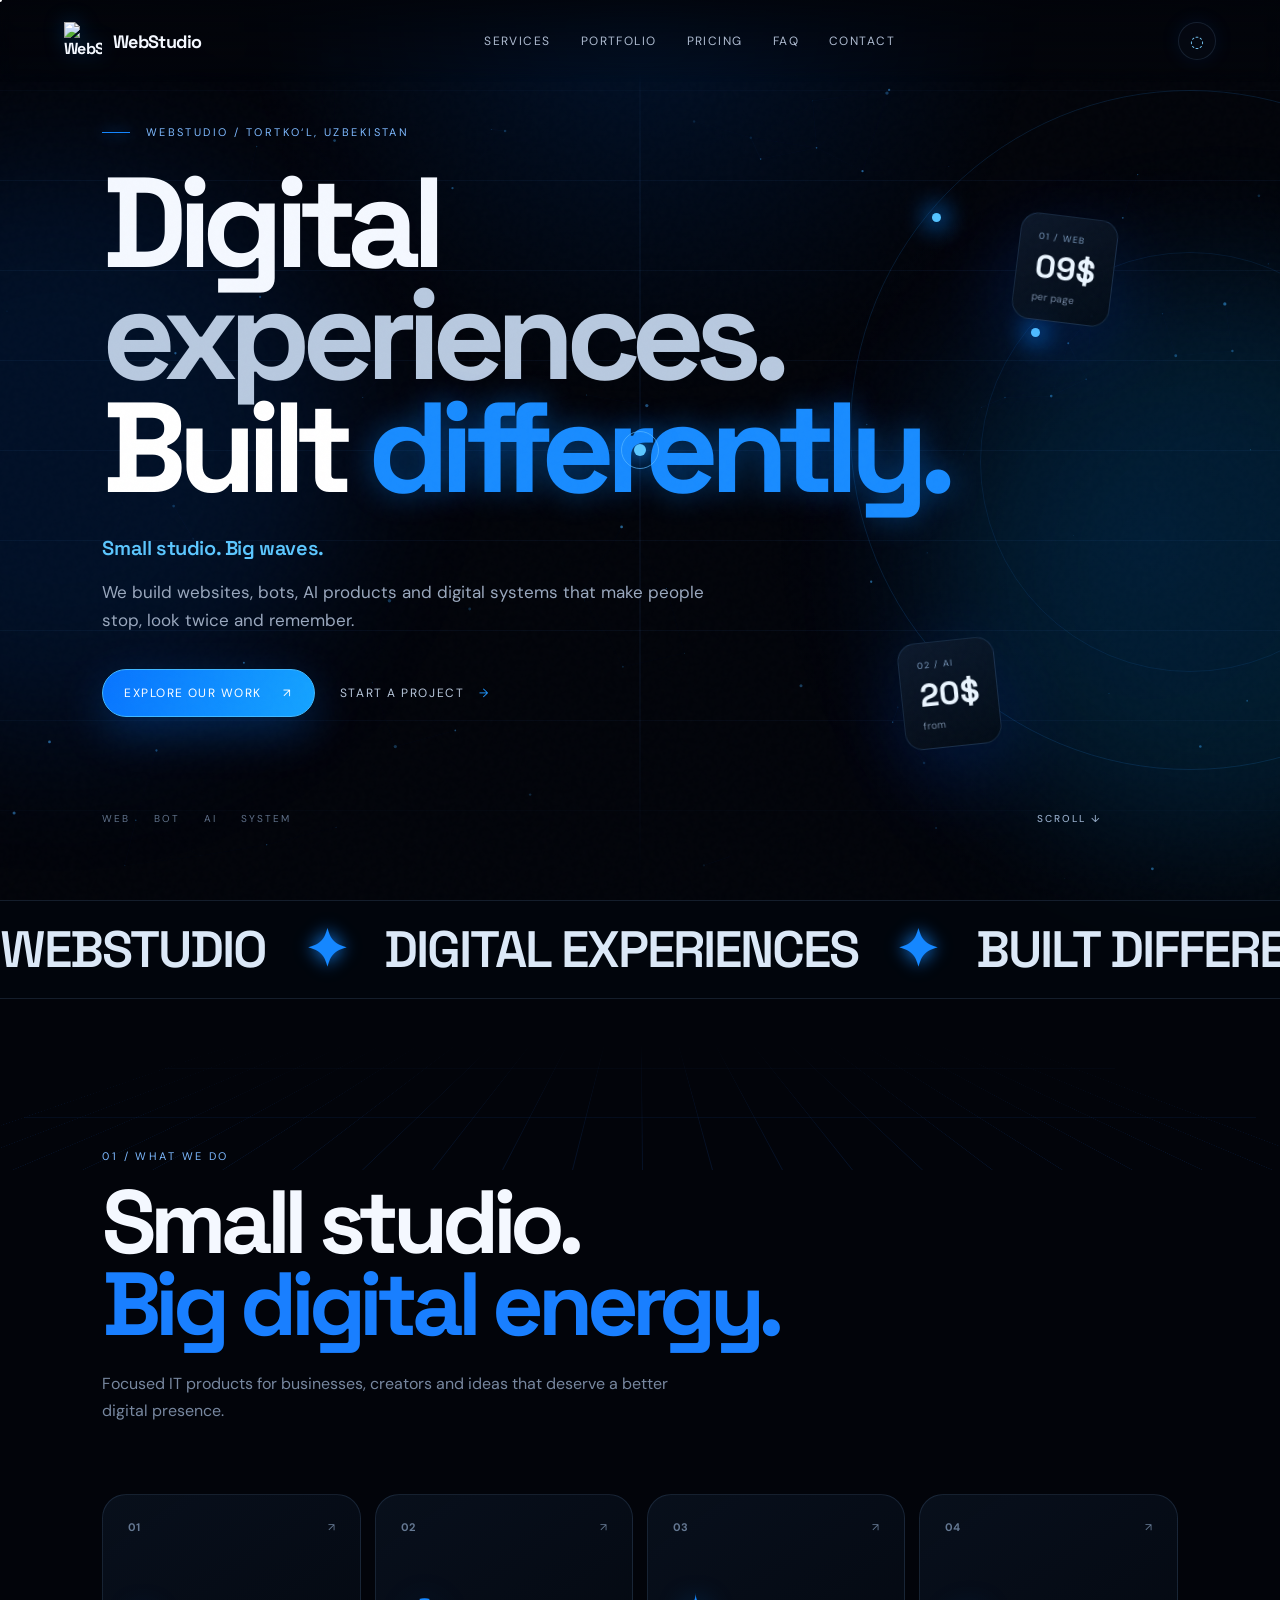
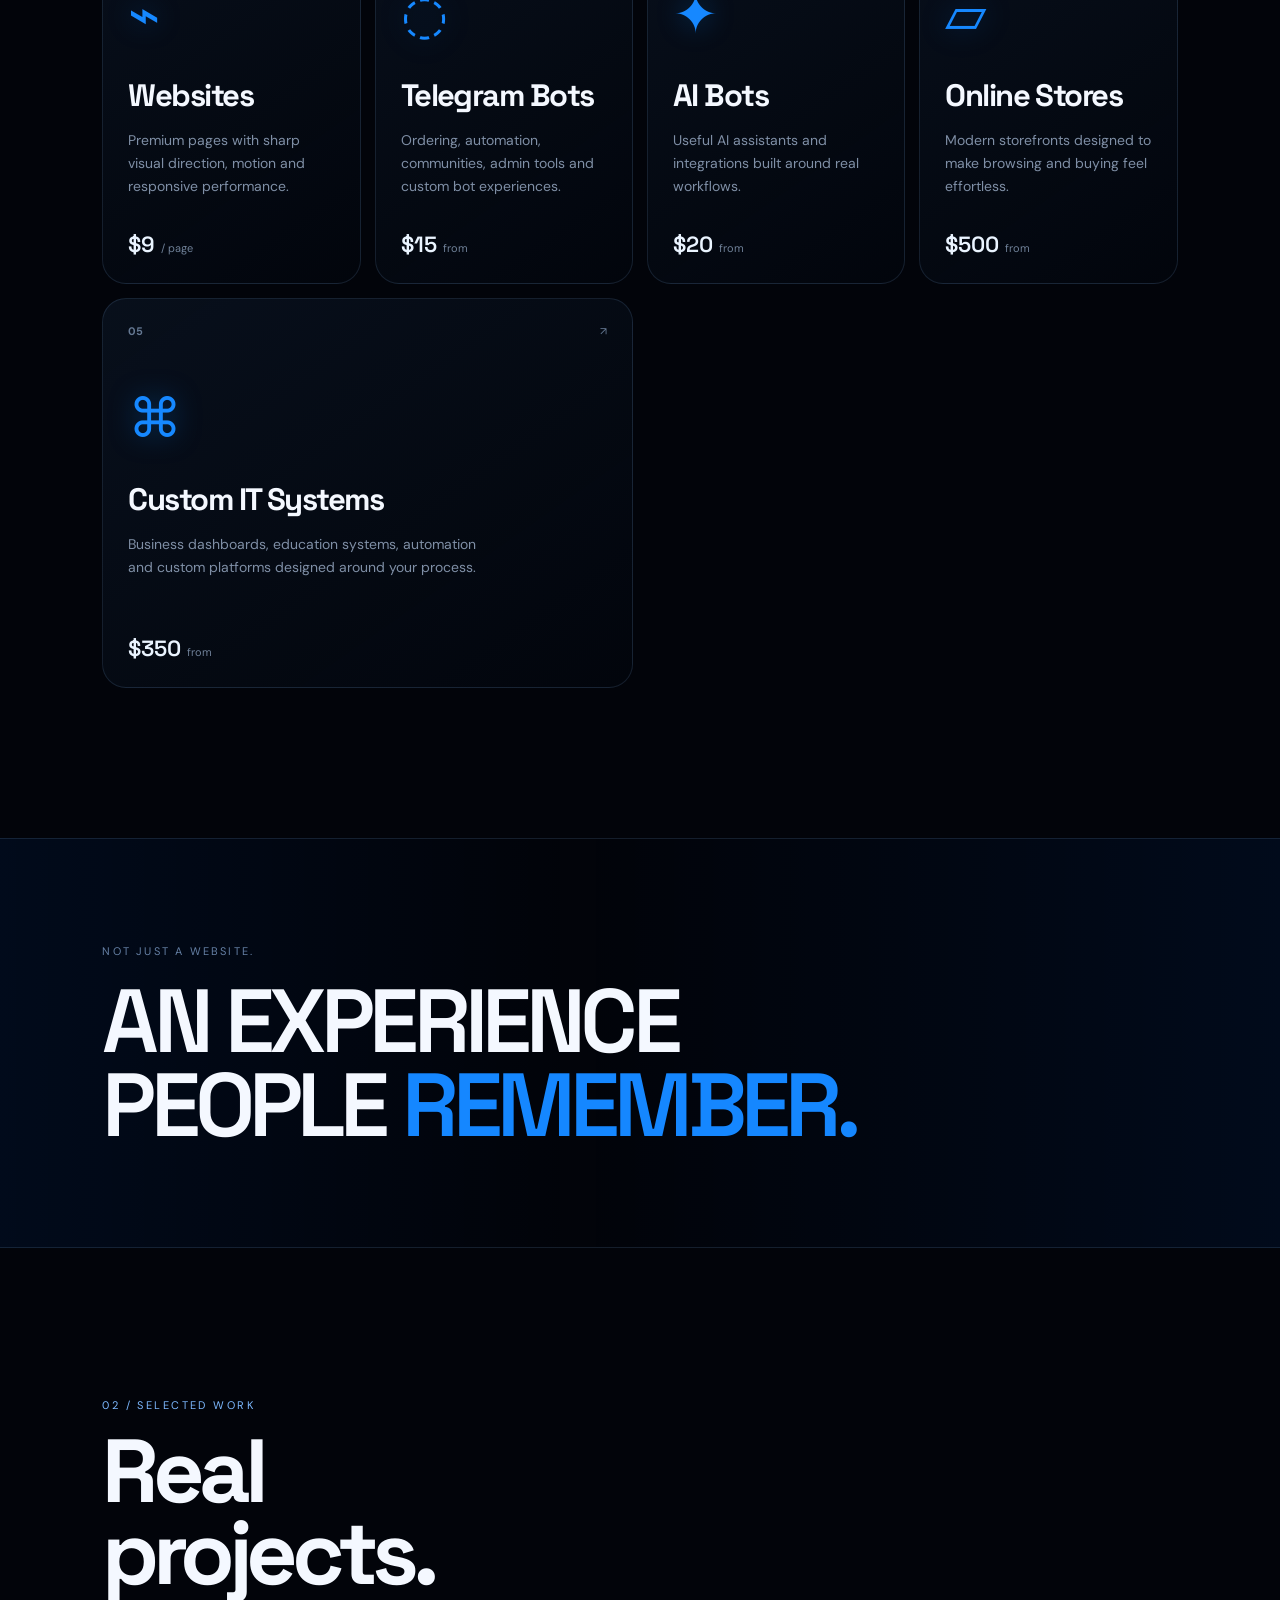
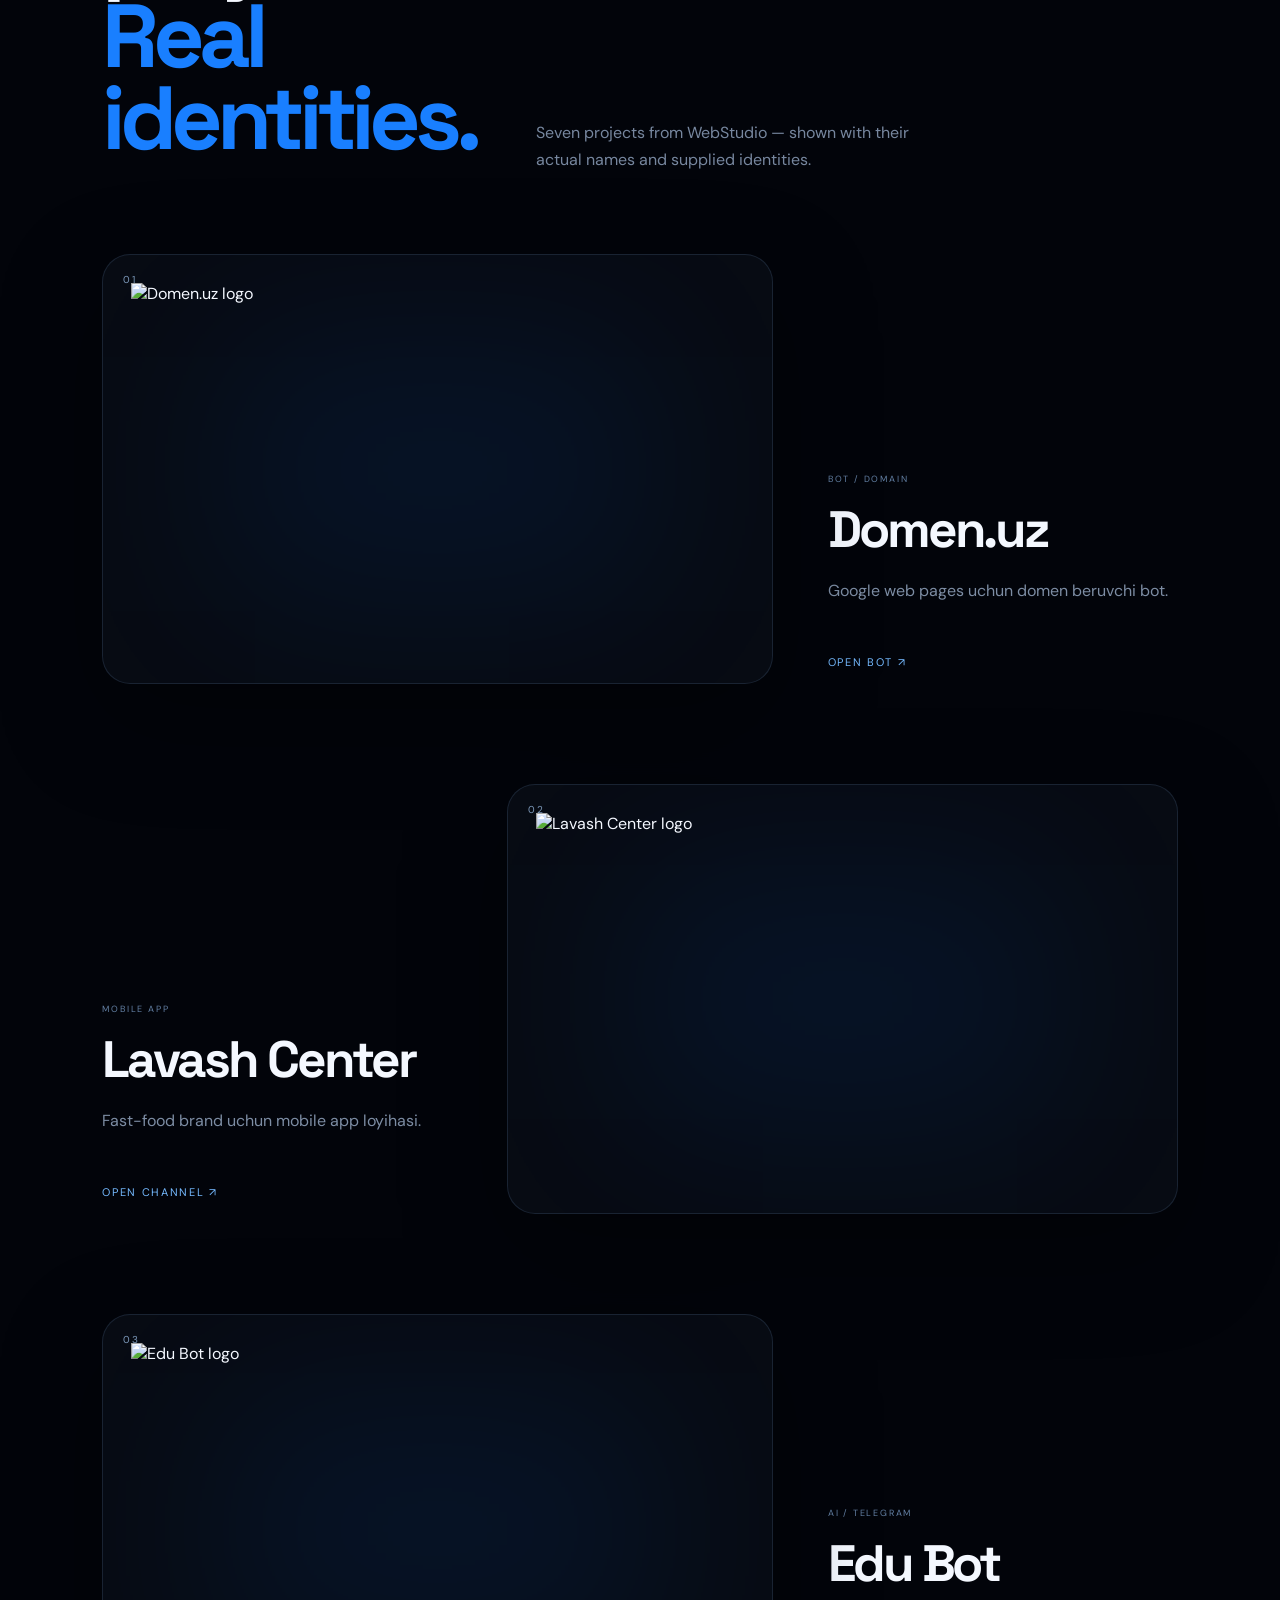
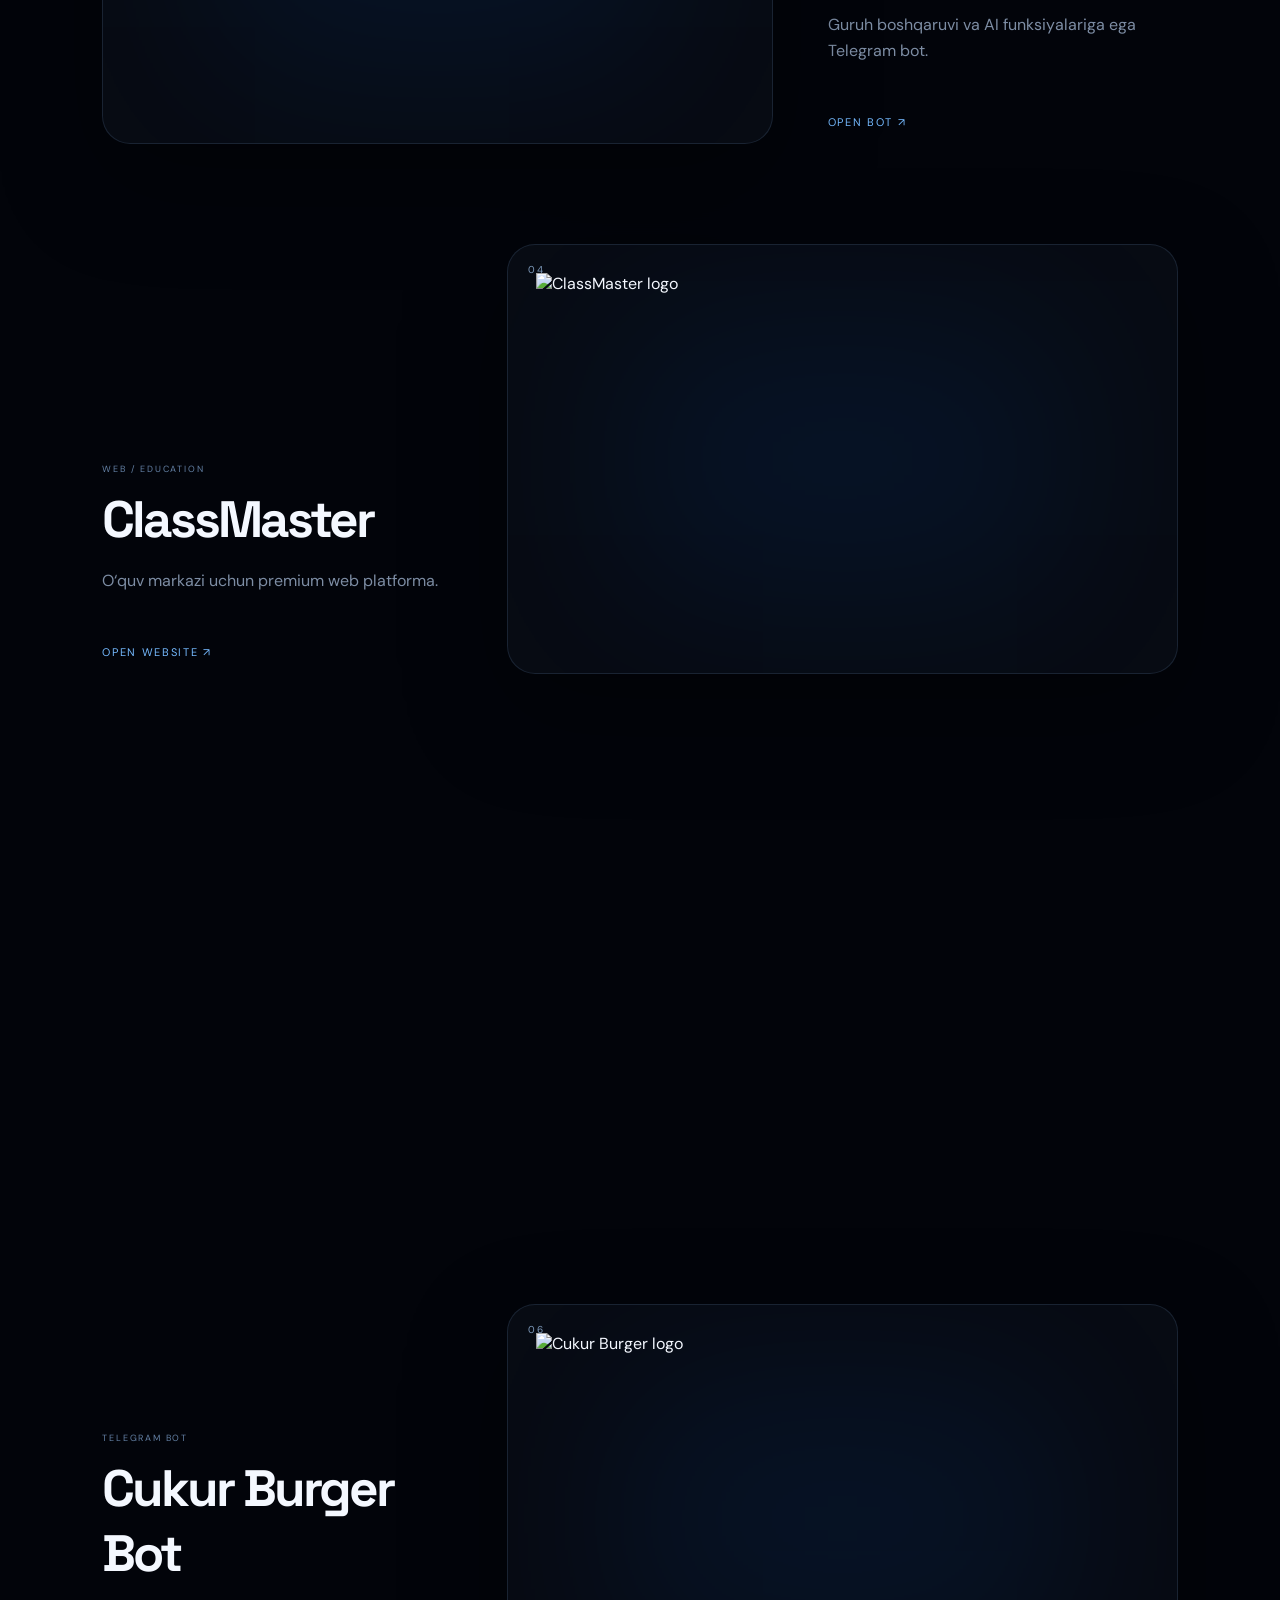
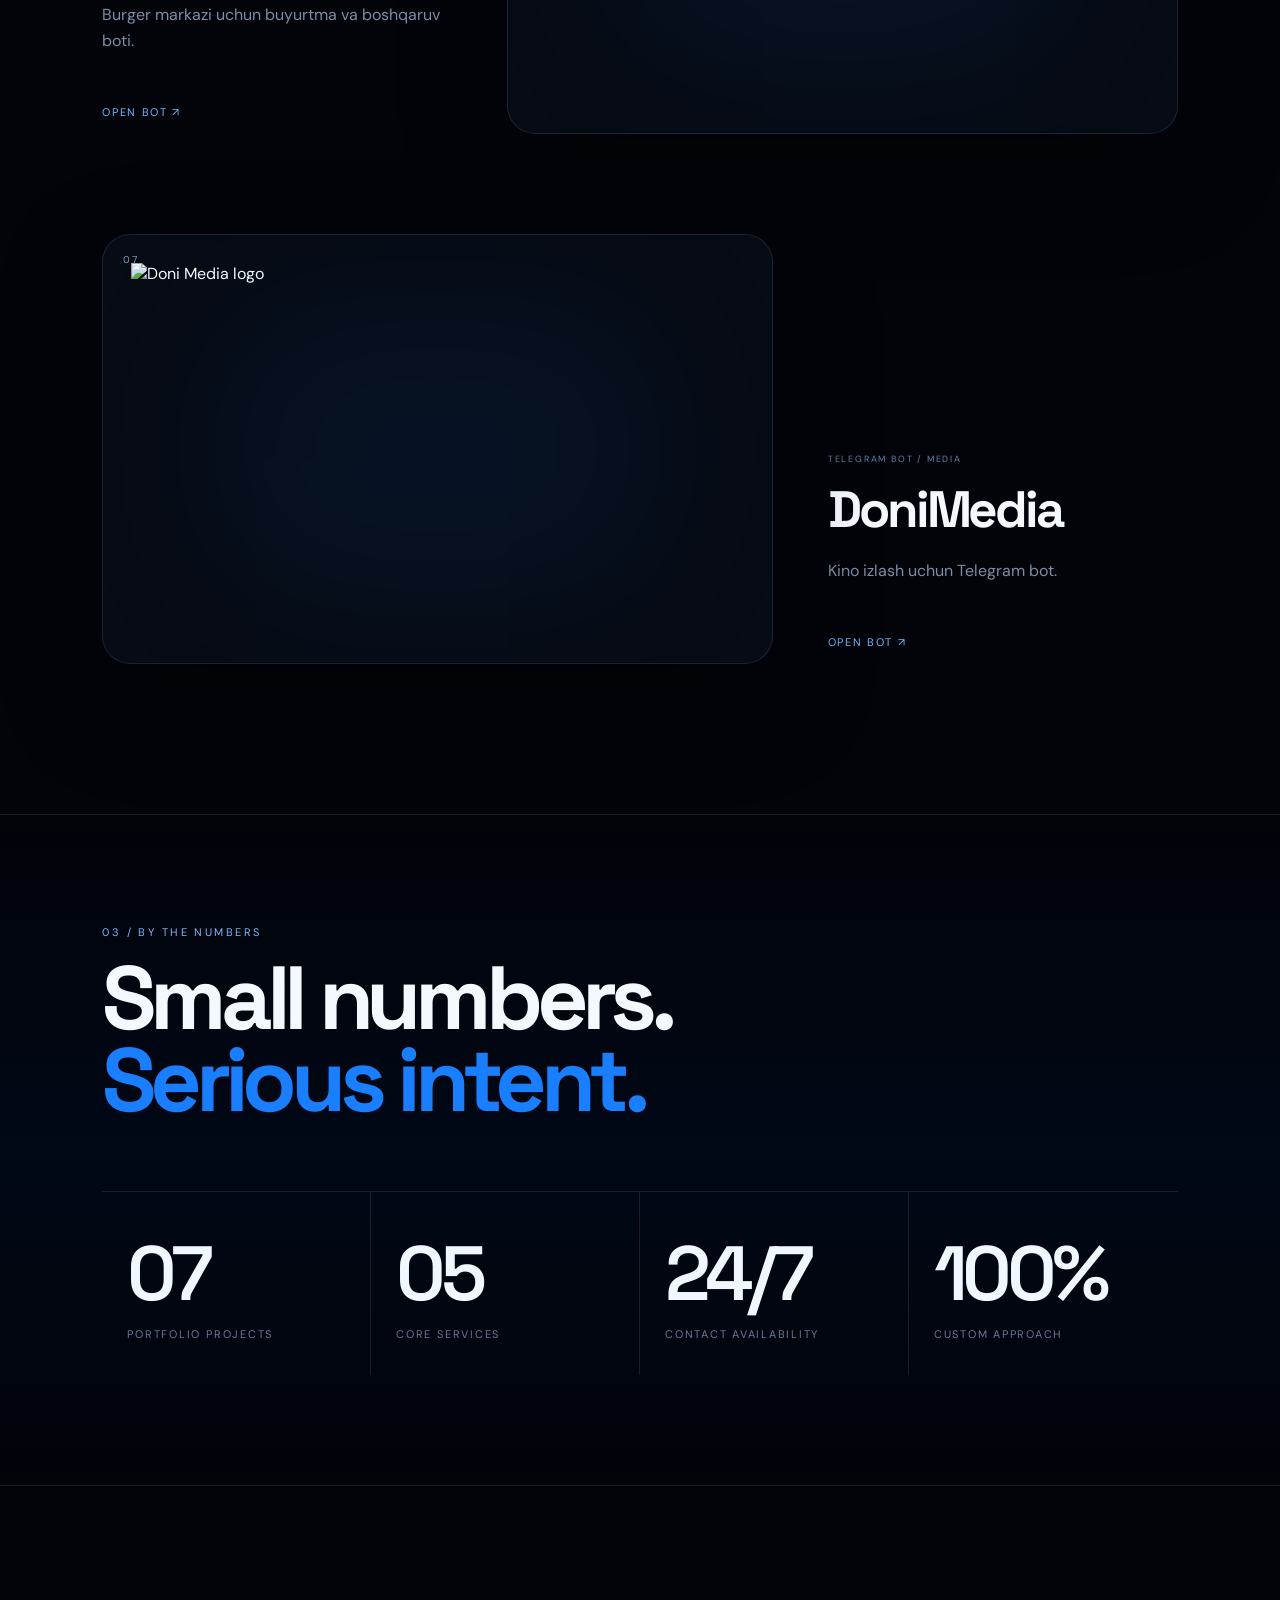
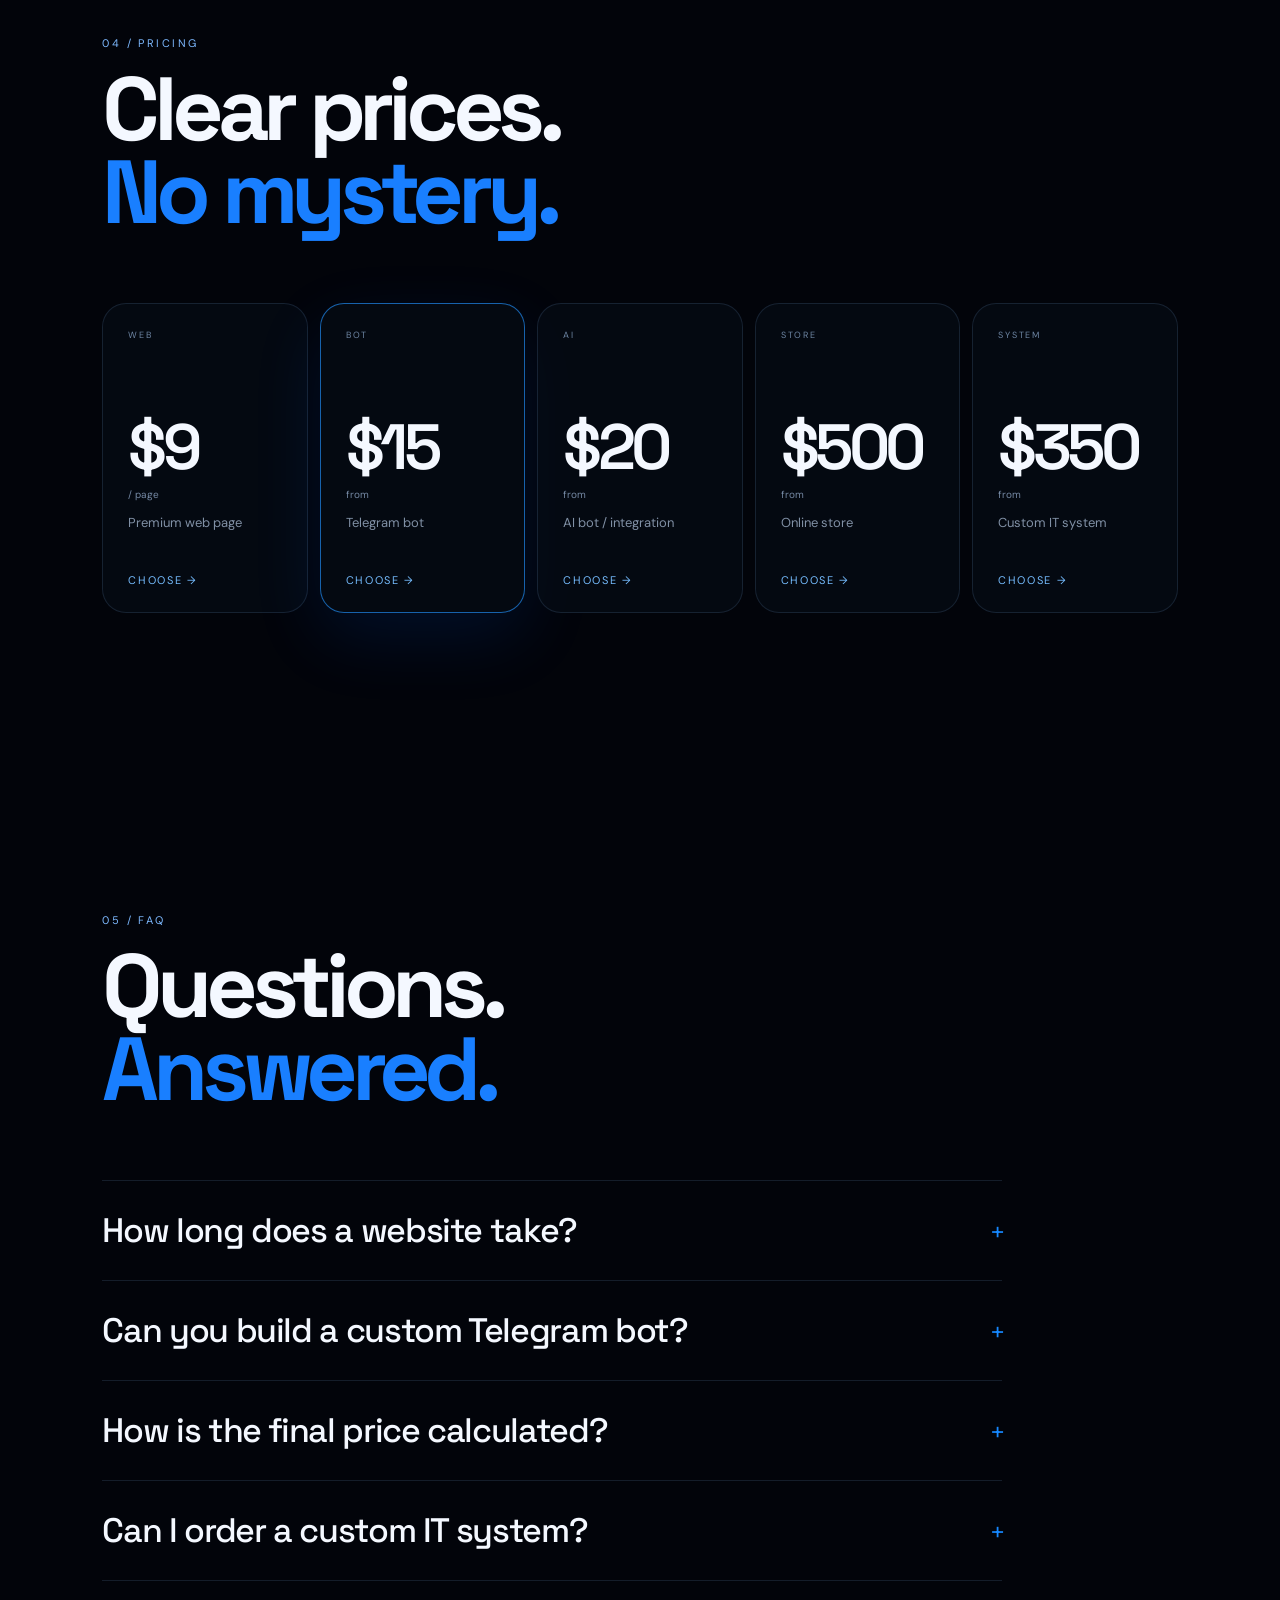
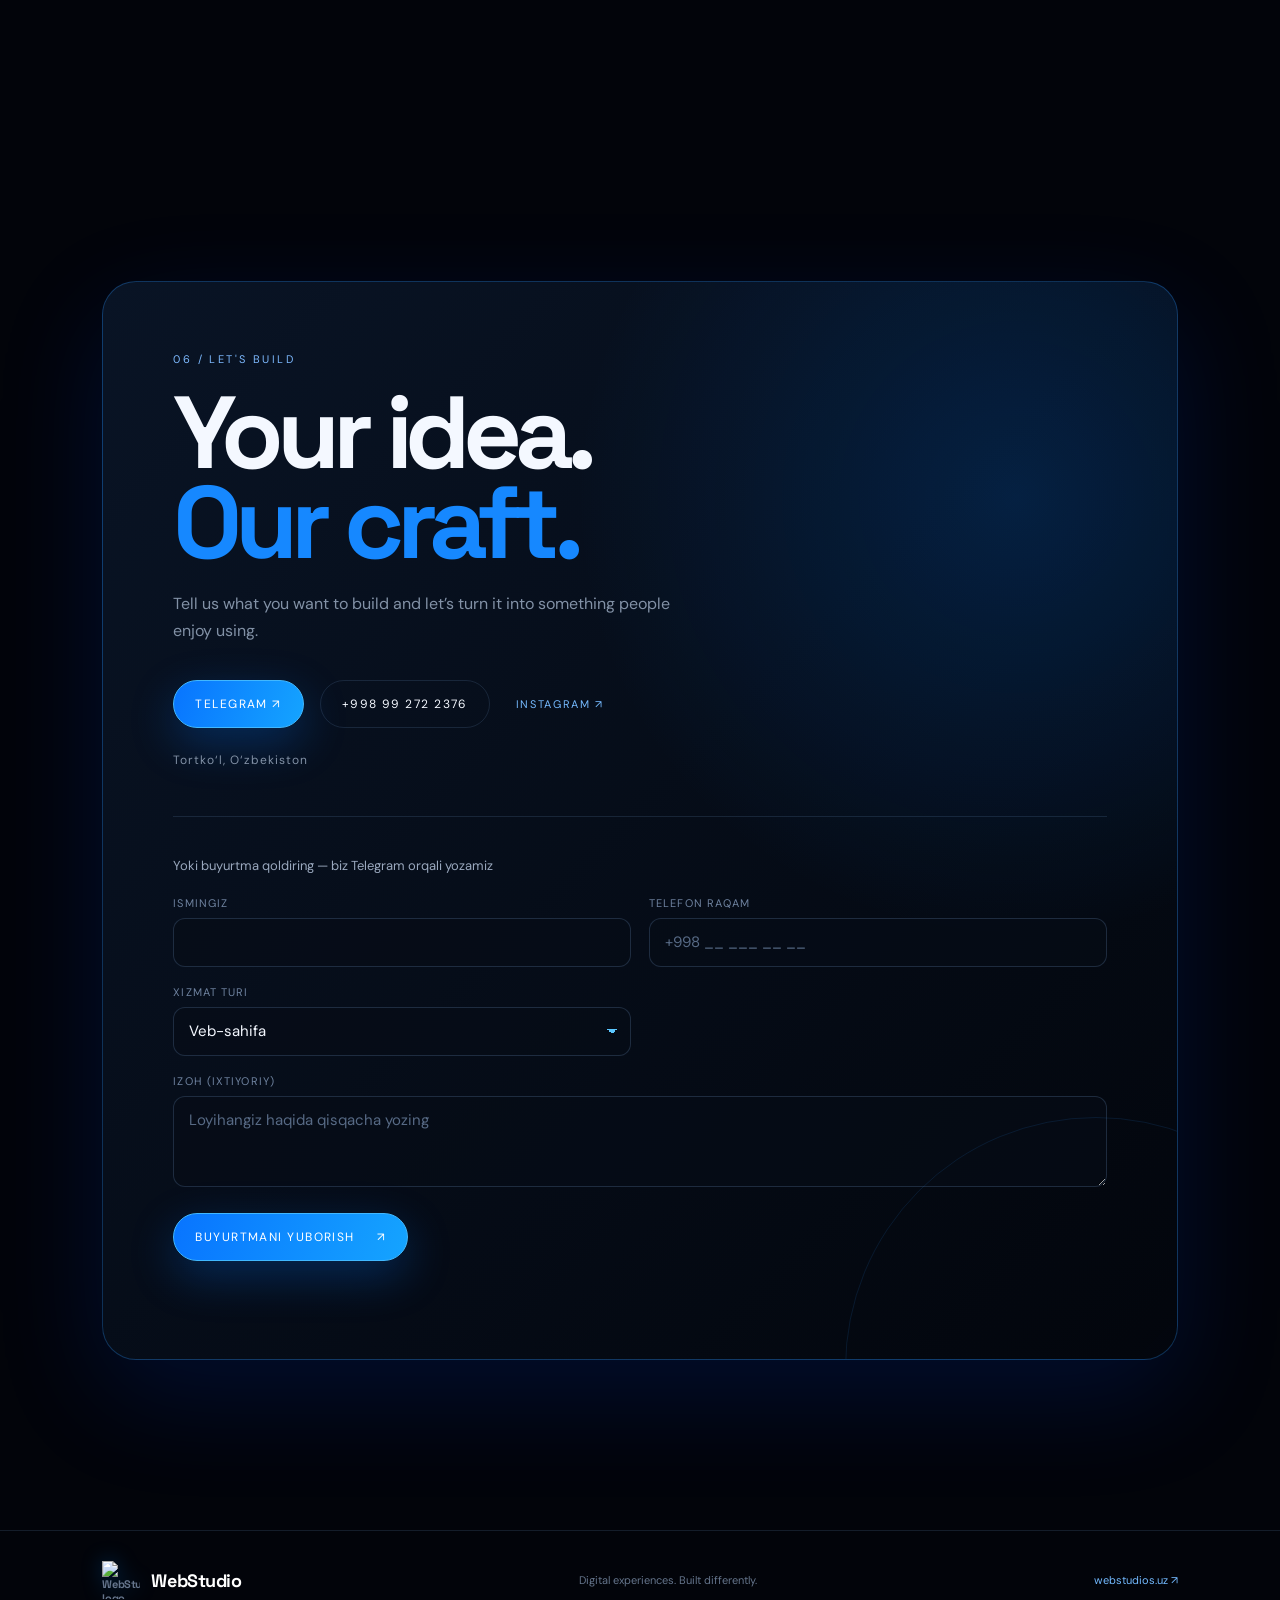
==== commit f4dee01e: "Add files via upload" ====
--- a/index.html
+++ b/index.html
@@ -1,178 +1,115 @@
-<!DOCTYPE html>
-<html lang="uz">
+<!doctype html>
+<html lang="en">
 <head>
-    <meta charset="UTF-8">
-    <meta name="viewport" content="width=device-width, initial-scale=1.0">
-    <meta name="description" content="Web Studio - Professional veb-sayt dizayni va IT xizmatlari. Biznesingizni raqamli transformatsiya qilamiz.">
-    <title>Web Studio - IT va Web Yechimlar | Pro Daraja</title>
-    
-    <link rel="stylesheet" href="https://cdnjs.cloudflare.com/ajax/libs/font-awesome/6.5.0/css/all.min.css">
-    <link rel="stylesheet" href="style.css">
+<meta charset="utf-8">
+<meta name="viewport" content="width=device-width, initial-scale=1">
+<meta name="theme-color" content="#02040a">
+<meta name="description" content="WebStudio — Tortko‘ldan turib butun O‘zbekiston uchun websitelar, Telegram botlar, AI yechimlar, onlayn do‘konlar va maxsus IT tizimlari.">
+<meta name="robots" content="index, follow">
+<link rel="canonical" href="https://webstudios.uz/">
+<link rel="icon" type="image/png" sizes="512x512" href="assets/webstudio-favicon.png">
+<link rel="apple-touch-icon" sizes="180x180" href="assets/apple-touch-icon.png">
+<meta property="og:type" content="website">
+<meta property="og:url" content="https://webstudios.uz/">
+<meta property="og:title" content="WebStudio — Digital Experiences. Built Differently.">
+<meta property="og:description" content="Tortko‘ldagi kichik IT studiya — websitelar, Telegram botlar, AI yechimlar, onlayn do‘konlar va maxsus IT tizimlari.">
+<meta property="og:image" content="https://webstudios.uz/assets/og-webstudio.png">
+<meta name="twitter:card" content="summary_large_image">
+<meta name="twitter:title" content="WebStudio — Digital Experiences. Built Differently.">
+<meta name="twitter:description" content="Small studio. Big waves. Tortko‘ldan butun O‘zbekiston uchun.">
+<meta name="twitter:image" content="https://webstudios.uz/assets/og-webstudio.png">
+<title>WebStudio — Digital Experiences. Built Differently.</title>
+<link rel="preconnect" href="https://fonts.googleapis.com">
+<link rel="preconnect" href="https://fonts.gstatic.com" crossorigin>
+<link href="https://fonts.googleapis.com/css2?family=DM+Sans:wght@400;500;600;700&family=Space+Grotesk:wght@400;500;600;700&display=swap" rel="stylesheet">
+<link rel="stylesheet" href="style.css">
+<script type="application/ld+json">
+{
+  "@context": "https://schema.org",
+  "@type": "Organization",
+  "name": "WebStudio",
+  "url": "https://webstudios.uz/",
+  "description": "WebStudio — digital experiences, websites, Telegram bots, AI solutions, online stores and custom IT systems.",
+  "telephone": "+998992722376",
+  "address": {
+    "@type": "PostalAddress",
+    "addressLocality": "Tortko'l",
+    "addressCountry": "UZ"
+  },
+  "sameAs": [
+    "https://t.me/developer_yusupov",
+    "https://instagram.com/webstudios.uz"
+  ]
+}
+</script>
 </head>
 <body>
-    <div class="blob blob-1"></div>
-    <div class="blob blob-2"></div>
-
-    <nav class="navbar">
-        <div class="container">
-            <a href="index.html" class="logo" style="text-decoration: none;">
-                <img src="logo.jpg" alt="Web Studio Logo" onerror="this.src='https://via.placeholder.com/50/D4AF37/000000?text=WS'">
-                <span>Web Studio</span>
-            </a>
-            <ul class="nav-links">
-                <li><a href="index.html">Bosh sahifa</a></li>
-                <li><a href="services.html">Xizmatlar</a></li>
-                <li><a href="portfolio.html">Portfolio</a></li>
-                <li><a href="contact.html">Kontakt</a></li>
-            </ul>
-        </div>
-    </nav>
-
-    <!-- HERO SECTION -->
-    <section class="hero">
-        <div class="container">
-            <div class="hero-content">
-                <h1>Raqamli olamda biznesingizni <br>yangi cho'qqiga olib chiqamiz</h1>
-                <p>Noyob dizayn, tezkor dasturlash va kuchli marketing. Sizning muvaffaqiyatingiz – bizning ishimizning asosidir.</p>
-                <div style="display: flex; gap: 20px; justify-content: center; flex-wrap: wrap;">
-                    <a href="contact.html" class="btn">Loyihani boshlash</a>
-                    <a href="portfolio.html" class="btn btn-outline">Bizning ishlar bilan tanishish</a>
-                </div>
-            </div>
-        </div>
-    </section>
-
-    <!-- PROCESS STEPS -->
-    <section class="features" style="background: rgba(0,0,0,0.3); border-top: 1px solid var(--glass-border); border-bottom: 1px solid var(--glass-border);">
-        <div class="container">
-            <h2 class="section-title">Ishlash <span>Jarayonimiz</span></h2>
-            <p class="section-subtitle">G'oyadan tortib to to'liq ishga tushirishgacha bo'lgan yo'l</p>
-            
-            <div class="process-grid">
-                <div class="process-card animate-fade-up" style="animation-delay: 0.1s;">
-                    <div class="process-number">01</div>
-                    <h3>Tahlil va Reja</h3>
-                    <p>Biznesingiz talablari o'rganiladi va raqobatchilar tahlil qilinib, aniq texnik topshiriq tuziladi.</p>
-                </div>
-                <div class="process-card animate-fade-up" style="animation-delay: 0.3s;">
-                    <div class="process-number">02</div>
-                    <h3>UI/UX Dizayn</h3>
-                    <p>Foydalanuvchilarga qulay va sizning brendingizga mos keladigan interfeys dizayni chiziladi.</p>
-                </div>
-                <div class="process-card animate-fade-up" style="animation-delay: 0.5s;">
-                    <div class="process-number">03</div>
-                    <h3>Dasturlash</h3>
-                    <p>Tasdiqlangan dizayn asosida toza kod yoziladi, tezlik va xavfsizlik sinovdan o'tkaziladi.</p>
-                </div>
-                <div class="process-card animate-fade-up" style="animation-delay: 0.7s;">
-                    <div class="process-number">04</div>
-                    <h3>Ishga tushirish</h3>
-                    <p>Loyiha serverga yuklanadi, SEO tayyorgarlikdan o'tadi va mijozlarga taqdim etiladi.</p>
-                </div>
-            </div>
-        </div>
-    </section>
-
-    <!-- FEATURES -->
-    <section class="features">
-        <div class="container">
-            <h2 class="section-title">Nega aynan <span>Web Studio?</span></h2>
-            <div class="features-grid">
-                <div class="feature-card animate-fade-up">
-                    <h3><i class="fas fa-laptop-code"></i> Texnologik ustunlik</h3>
-                    <p>Faqatgina eng so'nggi va kelajagi bor texnologiyalardan (React, Node.js, Python, AWS) foydalanamiz.</p>
-                </div>
-                <div class="feature-card animate-fade-up">
-                    <h3><i class="fas fa-bolt"></i> Mukammal Optimizatsiya</h3>
-                    <p>Saytingiz 2-3 soniyada yuklanadi. Bu foydalanuvchilar qoniqishini va sotuvlarni keskin oshiradi.</p>
-                </div>
-                <div class="feature-card animate-fade-up">
-                    <h3><i class="fas fa-mobile-alt"></i> Mobile-First</h3>
-                    <p>Loyihalarimiz avval telefonlar uchun, so'ngra kompyuterlar uchun mukammal moslashtiriladi.</p>
-                </div>
-            </div>
-        </div>
-    </section>
-
-    <!-- TEAM -->
-    <section class="features" style="background: rgba(0,0,0,0.3); border-top: 1px solid var(--glass-border); border-bottom: 1px solid var(--glass-border);">
-        <div class="container">
-            <h2 class="section-title">Bizning <span>Jamoa</span></h2>
-            <p class="section-subtitle">Loyihangiz ustida ishlaydigan tajribali mutaxassislar</p>
-            <div class="features-grid">
-                <div class="team-card animate-fade-up">
-                    <div class="team-img"><i class="fas fa-user-tie"></i></div>
-                    <h3>Azizbek Rahimov</h3>
-                    <p>Loyihalar Boshqaruvchisi (CEO)</p>
-                </div>
-                <div class="team-card animate-fade-up">
-                    <div class="team-img"><i class="fas fa-code"></i></div>
-                    <h3>Sardor M.</h3>
-                    <p>Senior Full-Stack Dasturchi</p>
-                </div>
-                <div class="team-card animate-fade-up">
-                    <div class="team-img"><i class="fas fa-paint-brush"></i></div>
-                    <h3>Malika T.</h3>
-                    <p>UI/UX Dizayner</p>
-                </div>
-            </div>
-        </div>
-    </section>
-
-    <!-- TESTIMONIALS -->
-    <section class="features">
-        <div class="container">
-            <h2 class="section-title">Mijozlarimiz <span>Fikri</span></h2>
-            <div class="features-grid">
-                <div class="testimonial-card feature-card animate-fade-up">
-                    <i class="fas fa-quote-left" style="font-size: 2rem; color: var(--gold); margin-bottom: 1rem;"></i>
-                    <p>"Web Studio bilan ishlash juda qulay bo'ldi. Ular bizning e-commerce saytimizni noldan yaratib berishdi. Savdolarimiz 2 barobarga oshdi!"</p>
-                    <div class="testimonial-author">Jamshid, "TechMarket" MChJ rahbari</div>
-                </div>
-                <div class="testimonial-card feature-card animate-fade-up">
-                    <i class="fas fa-quote-left" style="font-size: 2rem; color: var(--gold); margin-bottom: 1rem;"></i>
-                    <p>"Dizayn va tezlik borasida umidlarni oqlashdi. Ularning yondashuvi va doimiy texnik ko'magi menga juda yoqdi."</p>
-                    <div class="testimonial-author">Aziza, StartUp Asoschisi</div>
-                </div>
-            </div>
-        </div>
-    </section>
-
-    <!-- STATISTICS -->
-    <section class="stats-section">
-        <div class="container">
-            <div style="display: grid; grid-template-columns: repeat(auto-fit, minmax(200px, 1fr)); gap: 2rem;">
-                <div class="stat-box">
-                    <h3>500+</h3>
-                    <p>Yakunlangan Loyihalar</p>
-                </div>
-                <div class="stat-box">
-                    <h3>100%</h3>
-                    <p>Mijozlar Qoniqishi</p>
-                </div>
-                <div class="stat-box">
-                    <h3>10+</h3>
-                    <p>Yillik Tajriba</p>
-                </div>
-            </div>
-        </div>
-    </section>
-
-    <!-- CTA SECTION -->
-    <section class="features">
-        <div class="container">
-            <div class="feature-card" style="text-align: center; max-width: 800px; margin: 0 auto; padding: 4rem 2rem;">
-                <h2>Biznesingizni yuksaltirishga <span>tayyormisiz?</span></h2>
-                <p style="font-size: 1.1rem; margin-bottom: 2rem; color: var(--text-muted);">Hoziroq biz bilan bog'laning va bepul loyiha rejasiga ega bo'ling.</p>
-                <a href="contact.html" class="btn">Bepul Konsultatsiya Olish</a>
-            </div>
-        </div>
-    </section>
-
-    <footer>
-        <p>&copy; 2026 Web Studio. Barcha huquqlar himoyalangan. | <a href="#">Maxfiylik Siyosati</a></p>
-    </footer>
-
-    <script src="script.js"></script>
-</body>
-</html>+<div id="loader"><div class="loader-mark"><img src="assets/webstudio-mark-circle.png" alt="WebStudio" width="800" height="800"></div><div class="loader-line"><span></span></div></div>
+<canvas id="bgCanvas" aria-hidden="true"></canvas><div class="aurora aurora-1"></div><div class="aurora aurora-2"></div><div class="grid-floor" aria-hidden="true"></div>
+<div class="cursor"><span></span></div><div class="cursor-dot"></div><div class="noise"></div>
+<header class="nav">
+  <a class="brand" href="#home"><img src="assets/webstudio-logo.png" alt="WebStudio logo" width="38" height="38"><span>WebStudio</span></a>
+  <nav><a href="#services">Services</a><a href="#work">Portfolio</a><a href="#pricing">Pricing</a><a href="#faq">FAQ</a><a href="#contact">Contact</a></nav>
+  <button class="sound" id="soundBtn" aria-label="Play music" aria-pressed="false">◌</button>
+</header>
+<main id="home">
+<section class="hero">
+  <div class="hero-lines"></div>
+  <div class="hero-content">
+    <div class="hero-kicker"><span></span> WEBSTUDIO / TORTKO‘L, UZBEKISTAN</div>
+    <h1><span class="line">Digital <i>experiences.</i></span><span class="line accent-line">Built <em>differently.</em></span></h1>
+    <p class="hero-slogan">Small studio. Big waves.</p>
+    <p class="hero-copy">We build websites, bots, AI products and digital systems that make people stop, look twice and remember.</p>
+    <div class="hero-actions"><a class="btn primary" href="#work">Explore our work <span>↗</span></a><a class="text-link" href="#contact">Start a project <span>→</span></a></div>
+    <div class="hero-meta"><span>WEB</span><span>BOT</span><span>AI</span><span>SYSTEM</span><b>SCROLL ↓</b></div>
+  </div>
+  <div class="hero-orbit orbit-a"><span></span></div><div class="hero-orbit orbit-b"><span></span></div>
+  <div class="hero-card card-one"><small>01 / WEB</small><strong>09$</strong><span>per page</span></div>
+  <div class="hero-card card-two"><small>02 / AI</small><strong>20$</strong><span>from</span></div>
+</section>
+<section class="ticker"><div>WEBSTUDIO <span>✦</span> DIGITAL EXPERIENCES <span>✦</span> BUILT DIFFERENTLY <span>✦</span> WEBSTUDIO <span>✦</span> DIGITAL EXPERIENCES <span>✦</span></div></section>
+<section class="section services" id="services">
+  <div class="section-head reveal"><div class="eyebrow">01 / WHAT WE DO</div><h2>Small studio.<br><span>Big digital energy.</span></h2><p>Focused IT products for businesses, creators and ideas that deserve a better digital presence.</p></div>
+  <div class="service-grid">
+    <article class="service reveal"><div class="service-top"><b>01</b><span>↗</span></div><div class="service-icon">⌁</div><h3>Websites</h3><p>Premium pages with sharp visual direction, motion and responsive performance.</p><strong>$9 <small>/ page</small></strong></article>
+    <article class="service reveal"><div class="service-top"><b>02</b><span>↗</span></div><div class="service-icon">◌</div><h3>Telegram Bots</h3><p>Ordering, automation, communities, admin tools and custom bot experiences.</p><strong>$15 <small>from</small></strong></article>
+    <article class="service reveal"><div class="service-top"><b>03</b><span>↗</span></div><div class="service-icon">✦</div><h3>AI Bots</h3><p>Useful AI assistants and integrations built around real workflows.</p><strong>$20 <small>from</small></strong></article>
+    <article class="service reveal"><div class="service-top"><b>04</b><span>↗</span></div><div class="service-icon">▱</div><h3>Online Stores</h3><p>Modern storefronts designed to make browsing and buying feel effortless.</p><strong>$500 <small>from</small></strong></article>
+    <article class="service service-wide reveal"><div class="service-top"><b>05</b><span>↗</span></div><div class="service-icon">⌘</div><h3>Custom IT Systems</h3><p>Business dashboards, education systems, automation and custom platforms designed around your process.</p><strong>$350 <small>from</small></strong></article>
+  </div>
+</section>
+<section class="statement"><div class="statement-inner reveal"><span>NOT JUST A WEBSITE.</span><strong>AN EXPERIENCE<br>PEOPLE <i>REMEMBER.</i></strong></div></section>
+<section class="section work" id="work">
+  <div class="section-head work-head reveal"><div><div class="eyebrow">02 / SELECTED WORK</div><h2>Real projects.<br><span>Real identities.</span></h2></div><p>Seven projects from WebStudio — shown with their actual names and supplied identities.</p></div>
+  <div class="projects">
+    <article class="project reveal"><div class="project-media"><img src="assets/domen.jpg" alt="Domen.uz logo" loading="lazy" decoding="async"><div class="media-glow"></div><span class="project-index">01</span></div><div class="project-info"><div><small>BOT / DOMAIN</small><h3>Domen.uz</h3><p lang="uz">Google web pages uchun domen beruvchi bot.</p></div><a href="https://t.me/domensuzbot" target="_blank" rel="noopener">Open bot ↗</a></div></article>
+    <article class="project reveal"><div class="project-media"><img src="assets/lavash-center.jpg" alt="Lavash Center logo" loading="lazy" decoding="async"><div class="media-glow"></div><span class="project-index">02</span></div><div class="project-info"><div><small>MOBILE APP</small><h3>Lavash Center</h3><p lang="uz">Fast-food brand uchun mobile app loyihasi.</p></div><a href="https://t.me/apkpublic1" target="_blank" rel="noopener">Open channel ↗</a></div></article>
+    <article class="project reveal"><div class="project-media"><img src="assets/edu-bot.jpg" alt="Edu Bot logo" loading="lazy" decoding="async"><div class="media-glow"></div><span class="project-index">03</span></div><div class="project-info"><div><small>AI / TELEGRAM</small><h3>Edu Bot</h3><p lang="uz">Guruh boshqaruvi va AI funksiyalariga ega Telegram bot.</p></div><a href="https://t.me/edu_class_bot" target="_blank" rel="noopener">Open bot ↗</a></div></article>
+    <article class="project reveal"><div class="project-media"><img src="assets/classmaster-logo.png" alt="ClassMaster logo" loading="lazy" decoding="async"><div class="media-glow"></div><span class="project-index">04</span></div><div class="project-info"><div><small>WEB / EDUCATION</small><h3>ClassMaster</h3><p lang="uz">O‘quv markazi uchun premium web platforma.</p></div><a href="https://classmaster-premium.vercel.app" target="_blank" rel="noopener">Open website ↗</a></div></article>
+    <article class="project reveal"><div class="project-media"><img src="assets/acm-os.jpg" alt="ACM OS logo" loading="lazy" decoding="async"><div class="media-glow"></div><span class="project-index">05</span></div><div class="project-info"><div><small>IT SYSTEM / IN DEVELOPMENT</small><h3>ACM OS</h3><p lang="uz">O‘quv markazlari uchun boshqaruv tizimi. Hali ishlab chiqilmoqda.</p></div><span class="status">IN DEVELOPMENT</span></div></article>
+    <article class="project reveal"><div class="project-media"><img src="assets/cukur.jpg" alt="Cukur Burger logo" loading="lazy" decoding="async"><div class="media-glow"></div><span class="project-index">06</span></div><div class="project-info"><div><small>TELEGRAM BOT</small><h3>Cukur Burger Bot</h3><p lang="uz">Burger markazi uchun buyurtma va boshqaruv boti.</p></div><a href="https://t.me/cukur_burger_1bot" target="_blank" rel="noopener">Open bot ↗</a></div></article>
+    <article class="project reveal"><div class="project-media"><img src="assets/doni.jpg" alt="Doni Media logo" loading="lazy" decoding="async"><div class="media-glow"></div><span class="project-index">07</span></div><div class="project-info"><div><small>TELEGRAM BOT / MEDIA</small><h3>DoniMedia</h3><p lang="uz">Kino izlash uchun Telegram bot.</p></div><a href="https://t.me/doni_media_bot" target="_blank" rel="noopener">Open bot ↗</a></div></article>
+  </div>
+</section>
+<section class="stats section"><div class="stats-head reveal"><div class="eyebrow">03 / BY THE NUMBERS</div><h2>Small numbers.<br><span>Serious intent.</span></h2></div><div class="stats-grid"><div class="stat reveal"><strong data-count-to="7" data-pad="2">00</strong><span>portfolio projects</span></div><div class="stat reveal"><strong data-count-to="5" data-pad="2">00</strong><span>core services</span></div><div class="stat reveal"><strong data-count-to="24" data-suffix="/7">0</strong><span>contact availability</span></div><div class="stat reveal"><strong data-count-to="100" data-suffix="%">0</strong><span>custom approach</span></div></div></section>
+<section class="section pricing" id="pricing"><div class="section-head reveal"><div class="eyebrow">04 / PRICING</div><h2>Clear prices.<br><span>No mystery.</span></h2></div><div class="price-grid"><article class="price reveal"><span>WEB</span><strong>$9</strong><small>/ page</small><p>Premium web page</p><a href="#contact">Choose →</a></article><article class="price reveal featured"><span>BOT</span><strong>$15</strong><small>from</small><p>Telegram bot</p><a href="#contact">Choose →</a></article><article class="price reveal"><span>AI</span><strong>$20</strong><small>from</small><p>AI bot / integration</p><a href="#contact">Choose →</a></article><article class="price reveal"><span>STORE</span><strong>$500</strong><small>from</small><p>Online store</p><a href="#contact">Choose →</a></article><article class="price reveal"><span>SYSTEM</span><strong>$350</strong><small>from</small><p>Custom IT system</p><a href="#contact">Choose →</a></article></div></section>
+<section class="section faq" id="faq"><div class="section-head reveal"><div class="eyebrow">05 / FAQ</div><h2>Questions.<br><span>Answered.</span></h2></div><div class="faq-list"><details class="reveal"><summary>How long does a website take?<b>+</b></summary><p>It depends on the scope and number of pages. We agree on the timeline before development starts.</p></details><details class="reveal"><summary>Can you build a custom Telegram bot?<b>+</b></summary><p>Yes. Bots can include ordering, admin tools, databases, AI features and custom workflows.</p></details><details class="reveal"><summary>How is the final price calculated?<b>+</b></summary><p>Prices shown above are starting prices. The final quote depends on features, design and technical complexity.</p></details><details class="reveal"><summary>Can I order a custom IT system?<b>+</b></summary><p>Yes. We build systems around the exact process your business needs.</p></details></div></section>
+<section class="contact section" id="contact"><div class="contact-card reveal"><div class="eyebrow">06 / LET'S BUILD</div><h2>Your idea.<br><span>Our craft.</span></h2><p>Tell us what you want to build and let’s turn it into something people enjoy using.</p><div class="contact-links"><a class="btn primary" href="https://t.me/developer_yusupov" target="_blank" rel="noopener">Telegram ↗</a><a class="btn ghost" href="tel:+998992722376">+998 99 272 2376</a><a class="instagram" href="https://instagram.com/webstudios.uz" target="_blank" rel="noopener">Instagram ↗</a></div>
+<p class="contact-location">Tortko‘l, O‘zbekiston</p>
+<form class="order-form" id="orderForm" novalidate>
+  <div class="order-head">Yoki buyurtma qoldiring — biz Telegram orqali yozamiz</div>
+  <div class="order-grid">
+    <label>Ismingiz<input type="text" name="name" autocomplete="name" required></label>
+    <label>Telefon raqam<input type="tel" name="phone" autocomplete="tel" placeholder="+998 __ ___ __ __" required></label>
+    <label>Xizmat turi<select name="service"><option>Veb-sahifa</option><option>Telegram bot</option><option>AI bot</option><option>Onlayn do‘kon</option><option>Maxsus IT tizim</option></select></label>
+    <label class="order-note">Izoh (ixtiyoriy)<textarea name="note" rows="3" placeholder="Loyihangiz haqida qisqacha yozing"></textarea></label>
+  </div>
+  <button type="submit" class="btn primary">Buyurtmani yuborish <span>↗</span></button>
+  <p class="order-status" id="orderStatus" role="status" aria-live="polite"></p>
+</form>
+</div></section>
+</main>
+<footer><div class="brand"><img src="assets/webstudio-logo.png" alt="WebStudio logo" width="38" height="38"><span>WebStudio</span></div><p>Digital experiences. Built differently.</p><a href="https://webstudios.uz">webstudios.uz ↗</a></footer>
+<audio id="music" loop preload="metadata"><source src="assets/theme.mp3" type="audio/mpeg"></audio>
+<script src="script.js"></script>
+</body></html>
--- a/style.css
+++ b/style.css
@@ -1,629 +1,16 @@
-@import url('https://fonts.googleapis.com/css2?family=Outfit:wght@300;400;500;600;700&display=swap');
-
-:root {
-    --bg-color: #0d0d12;
-    --gold: #D4AF37;
-    --gold-light: #FFDF73;
-    --gold-dark: #AA8B2C;
-    --text-main: #ffffff;
-    --text-muted: #b3b3b3;
-    --glass-bg: rgba(255, 255, 255, 0.03);
-    --glass-border: rgba(255, 255, 255, 0.08);
-    --glass-shadow: 0 8px 32px 0 rgba(0, 0, 0, 0.37);
-}
-
-* {
-    margin: 0;
-    padding: 0;
-    box-sizing: border-box;
-}
-
-body {
-    font-family: 'Outfit', sans-serif;
-    line-height: 1.6;
-    color: var(--text-main);
-    background-color: var(--bg-color);
-    background-image: 
-        radial-gradient(circle at 15% 50%, rgba(212, 175, 55, 0.05) 0%, transparent 50%),
-        radial-gradient(circle at 85% 30%, rgba(212, 175, 55, 0.05) 0%, transparent 50%);
-    background-attachment: fixed;
-    overflow-x: hidden;
-}
-
-.container {
-    max-width: 1200px;
-    margin: 0 auto;
-    padding: 0 20px;
-    position: relative;
-    z-index: 2;
-}
-
-/* NAVBAR */
-.navbar {
-    background: rgba(13, 13, 18, 0.7);
-    backdrop-filter: blur(15px);
-    -webkit-backdrop-filter: blur(15px);
-    border-bottom: 1px solid var(--glass-border);
-    padding: 1rem 0;
-    position: sticky;
-    top: 0;
-    z-index: 100;
-    transition: all 0.3s ease;
-}
-
-.navbar .container {
-    display: flex;
-    justify-content: space-between;
-    align-items: center;
-}
-
-.logo {
-    display: flex;
-    align-items: center;
-    gap: 15px;
-    color: var(--text-main);
-    font-size: 1.8rem;
-    font-weight: 700;
-    text-transform: uppercase;
-    letter-spacing: 2px;
-}
-
-.logo img {
-    height: 50px;
-    width: 50px;
-    border-radius: 50%;
-    object-fit: cover;
-    border: 2px solid var(--gold);
-    box-shadow: 0 0 15px rgba(212, 175, 55, 0.3);
-    transition: transform 0.3s ease, box-shadow 0.3s ease;
-}
-
-.logo:hover img {
-    transform: rotate(15deg) scale(1.1);
-    box-shadow: 0 0 25px rgba(212, 175, 55, 0.6);
-}
-
-.logo span {
-    background: linear-gradient(to right, var(--gold), var(--gold-light));
-    -webkit-background-clip: text;
-    -webkit-text-fill-color: transparent;
-}
-
-.nav-links {
-    display: flex;
-    list-style: none;
-    gap: 2.5rem;
-}
-
-.nav-links a {
-    color: var(--text-main);
-    text-decoration: none;
-    transition: color 0.3s ease;
-    font-weight: 500;
-    position: relative;
-    font-size: 1.1rem;
-}
-
-.nav-links a::after {
-    content: '';
-    position: absolute;
-    bottom: -5px;
-    left: 0;
-    width: 0;
-    height: 2px;
-    background: var(--gold);
-    transition: width 0.3s ease;
-}
-
-.nav-links a:hover {
-    color: var(--gold);
-}
-
-.nav-links a:hover::after {
-    width: 100%;
-}
-
-/* HERO */
-.hero {
-    padding: 180px 0 120px;
-    text-align: center;
-    min-height: 600px;
-    display: flex;
-    align-items: center;
-    justify-content: center;
-    position: relative;
-}
-
-/* Background Animated Blobs */
-.blob {
-    position: absolute;
-    filter: blur(80px);
-    z-index: 0;
-    opacity: 0.4;
-    border-radius: 50%;
-    animation: float 10s infinite ease-in-out alternate;
-}
-
-.blob-1 {
-    top: 10%;
-    left: 20%;
-    width: 300px;
-    height: 300px;
-    background: rgba(212, 175, 55, 0.4);
-    animation-delay: 0s;
-}
-
-.blob-2 {
-    bottom: 10%;
-    right: 20%;
-    width: 400px;
-    height: 400px;
-    background: rgba(255, 223, 115, 0.2);
-    animation-delay: -5s;
-}
-
-@keyframes float {
-    0% { transform: translate(0, 0) scale(1); }
-    100% { transform: translate(50px, 50px) scale(1.1); }
-}
-
-.hero-content {
-    position: relative;
-    z-index: 10;
-    animation: fadeUp 1s ease forwards;
-}
-
-.hero-content h1 {
-    font-size: 4.5rem;
-    margin-bottom: 1rem;
-    font-weight: 700;
-    background: linear-gradient(to right, #fff, var(--gold));
-    -webkit-background-clip: text;
-    -webkit-text-fill-color: transparent;
-    text-shadow: 0 10px 30px rgba(0,0,0,0.5);
-}
-
-.hero-content p {
-    font-size: 1.4rem;
-    margin-bottom: 2.5rem;
-    color: var(--text-muted);
-    font-weight: 300;
-}
-
-/* BUTTON */
-.btn {
-    display: inline-block;
-    padding: 15px 40px;
-    background: linear-gradient(135deg, var(--gold) 0%, var(--gold-dark) 100%);
-    color: #000;
-    text-decoration: none;
-    border-radius: 50px;
-    border: none;
-    transition: all 0.3s ease;
-    cursor: pointer;
-    font-size: 1.1rem;
-    font-weight: 600;
-    box-shadow: 0 10px 20px rgba(212, 175, 55, 0.2);
-    position: relative;
-    overflow: hidden;
-    z-index: 1;
-}
-
-.btn::before {
-    content: '';
-    position: absolute;
-    top: 0; left: 0; width: 100%; height: 100%;
-    background: linear-gradient(135deg, var(--gold-light) 0%, var(--gold) 100%);
-    z-index: -1;
-    transition: opacity 0.3s ease;
-    opacity: 0;
-}
-
-.btn:hover {
-    transform: translateY(-3px);
-    box-shadow: 0 15px 25px rgba(212, 175, 55, 0.4);
-}
-
-.btn:hover::before {
-    opacity: 1;
-}
-
-.btn-outline {
-    background: transparent;
-    border: 2px solid var(--gold);
-    color: var(--gold);
-    box-shadow: none;
-}
-.btn-outline::before {
-    background: var(--gold);
-}
-.btn-outline:hover {
-    color: #000;
-}
-
-/* SECTION TITLES */
-.features {
-    padding: 100px 0;
-    position: relative;
-}
-
-.section-title {
-    font-size: 3rem;
-    margin-bottom: 4rem;
-    text-align: center;
-    font-weight: 700;
-    color: #fff;
-}
-.section-title span {
-    color: var(--gold);
-}
-.section-subtitle {
-    text-align: center;
-    color: var(--text-muted);
-    margin-top: -3rem;
-    margin-bottom: 4rem;
-    font-size: 1.2rem;
-}
-
-/* CARDS */
-.features-grid {
-    display: grid;
-    grid-template-columns: repeat(auto-fit, minmax(300px, 1fr));
-    gap: 2.5rem;
-}
-
-.feature-card, .portfolio-item, .team-card, .process-card {
-    background: var(--glass-bg);
-    backdrop-filter: blur(12px);
-    -webkit-backdrop-filter: blur(12px);
-    border: 1px solid var(--glass-border);
-    padding: 2.5rem;
-    border-radius: 20px;
-    box-shadow: var(--glass-shadow);
-    transition: transform 0.4s ease, border-color 0.4s ease, box-shadow 0.4s ease;
-}
-
-.feature-card:hover, .portfolio-item:hover, .team-card:hover, .process-card:hover {
-    transform: translateY(-10px);
-    border-color: rgba(212, 175, 55, 0.5);
-    box-shadow: 0 15px 35px rgba(0,0,0,0.5), 0 0 20px rgba(212, 175, 55, 0.1);
-}
-
-.feature-card h3 {
-    color: var(--gold);
-    margin-bottom: 1.2rem;
-    font-size: 1.5rem;
-    font-weight: 600;
-}
-
-.feature-card p {
-    color: var(--text-muted);
-    line-height: 1.8;
-    font-size: 1.05rem;
-}
-
-/* PROCESS STEPS */
-.process-grid {
-    display: grid;
-    grid-template-columns: repeat(auto-fit, minmax(250px, 1fr));
-    gap: 2rem;
-    position: relative;
-}
-.process-card {
-    text-align: center;
-}
-.process-number {
-    font-size: 4rem;
-    font-weight: 800;
-    color: rgba(212, 175, 55, 0.1);
-    margin-bottom: -40px;
-    position: relative;
-    z-index: -1;
-}
-
-/* TEAM */
-.team-img {
-    width: 120px;
-    height: 120px;
-    border-radius: 50%;
-    margin: 0 auto 1.5rem;
-    background: #2a2a35;
-    border: 3px solid var(--gold);
-    display: flex;
-    align-items: center;
-    justify-content: center;
-    font-size: 3rem;
-    color: var(--gold);
-}
-.team-card {
-    text-align: center;
-}
-.team-card h3 {
-    margin-bottom: 0.5rem;
-    color: #fff;
-}
-.team-card p {
-    color: var(--gold);
-    font-size: 0.9rem;
-}
-
-/* TESTIMONIALS */
-.testimonial-card {
-    text-align: center;
-    font-style: italic;
-    color: var(--text-muted);
-    padding: 3rem;
-}
-.testimonial-author {
-    margin-top: 1.5rem;
-    color: var(--gold);
-    font-weight: bold;
-    font-style: normal;
-}
-
-/* PORTFOLIO FILTERS */
-.filter-container {
-    display: flex;
-    justify-content: center;
-    gap: 15px;
-    margin-bottom: 3rem;
-    flex-wrap: wrap;
-}
-.filter-btn {
-    background: var(--glass-bg);
-    border: 1px solid var(--glass-border);
-    color: #fff;
-    padding: 10px 25px;
-    border-radius: 30px;
-    cursor: pointer;
-    transition: all 0.3s ease;
-}
-.filter-btn.active, .filter-btn:hover {
-    background: var(--gold);
-    color: #000;
-    border-color: var(--gold);
-}
-
-.portfolio-grid {
-    display: grid;
-    grid-template-columns: repeat(auto-fit, minmax(320px, 1fr));
-    gap: 3rem;
-}
-
-.portfolio-item {
-    padding: 0;
-    overflow: hidden;
-}
-
-.portfolio-img {
-    width: 100%;
-    height: 250px;
-    background: rgba(0,0,0,0.5);
-    display: flex;
-    align-items: center;
-    justify-content: center;
-    font-size: 5rem;
-    border-bottom: 1px solid var(--glass-border);
-    transition: transform 0.5s ease;
-}
-
-.portfolio-item:hover .portfolio-img {
-    transform: scale(1.05);
-}
-
-.portfolio-content {
-    padding: 2rem;
-    position: relative;
-    z-index: 2;
-    background: var(--glass-bg);
-}
-
-.portfolio-content h3 {
-    color: var(--gold);
-    margin-bottom: 0.5rem;
-    font-size: 1.5rem;
-}
-.portfolio-content p {
-    color: var(--text-muted);
-    font-size: 0.95rem;
-}
-.portfolio-content small {
-    display: inline-block;
-    margin-top: 10px;
-    padding: 4px 10px;
-    background: rgba(212, 175, 55, 0.1);
-    color: var(--gold);
-    border-radius: 20px;
-    font-size: 0.8rem;
-}
-
-/* FAQ ACCORDION */
-.faq-item {
-    background: var(--glass-bg);
-    border: 1px solid var(--glass-border);
-    border-radius: 10px;
-    margin-bottom: 1rem;
-    overflow: hidden;
-    transition: all 0.3s ease;
-}
-.faq-item.active {
-    border-color: var(--gold);
-}
-.faq-question {
-    padding: 1.5rem;
-    cursor: pointer;
-    display: flex;
-    justify-content: space-between;
-    align-items: center;
-    font-weight: 600;
-    color: #fff;
-}
-.faq-question:hover {
-    color: var(--gold);
-}
-.faq-answer {
-    padding: 0 1.5rem;
-    max-height: 0;
-    overflow: hidden;
-    transition: max-height 0.4s ease, padding 0.4s ease;
-    color: var(--text-muted);
-}
-.faq-item.active .faq-answer {
-    padding: 0 1.5rem 1.5rem;
-    max-height: 200px;
-}
-.faq-icon {
-    transition: transform 0.3s ease;
-}
-.faq-item.active .faq-icon {
-    transform: rotate(180deg);
-}
-
-/* FORM */
-.form-container {
-    max-width: 600px;
-    margin: 0 auto;
-    background: var(--glass-bg);
-    backdrop-filter: blur(12px);
-    border: 1px solid var(--glass-border);
-    padding: 3rem;
-    border-radius: 20px;
-    box-shadow: var(--glass-shadow);
-}
-
-.form-group {
-    margin-bottom: 2rem;
-}
-
-.form-group label {
-    display: block;
-    margin-bottom: 0.8rem;
-    font-weight: 500;
-    color: var(--text-main);
-}
-
-.form-group input,
-.form-group textarea {
-    width: 100%;
-    padding: 15px;
-    background: rgba(0,0,0,0.2);
-    border: 1px solid var(--glass-border);
-    border-radius: 10px;
-    color: white;
-    font-family: 'Outfit', sans-serif;
-    font-size: 1rem;
-    transition: border-color 0.3s ease, box-shadow 0.3s ease;
-}
-
-.form-group input:focus,
-.form-group textarea:focus {
-    outline: none;
-    border-color: var(--gold);
-    box-shadow: 0 0 15px rgba(212, 175, 55, 0.2);
-    background: rgba(0,0,0,0.4);
-}
-
-/* SOCIAL ICONS */
-.contact-social {
-    display: flex;
-    gap: 20px;
-    justify-content: flex-start;
-    margin-top: 20px;
-}
-
-.icon {
-    width: 50px;
-    height: 50px;
-    border-radius: 50%;
-    display: flex;
-    justify-content: center;
-    align-items: center;
-    font-size: 22px;
-    color: var(--bg-color);
-    background: var(--gold);
-    transition: all 0.3s ease;
-    text-decoration: none;
-    box-shadow: 0 5px 15px rgba(212, 175, 55, 0.3);
-}
-
-.icon:hover {
-    transform: translateY(-5px) scale(1.1);
-    box-shadow: 0 10px 20px rgba(212, 175, 55, 0.5);
-    background: var(--gold-light);
-}
-
-/* FOOTER */
-footer {
-    background: rgba(0,0,0,0.5);
-    border-top: 1px solid var(--glass-border);
-    color: var(--text-muted);
-    text-align: center;
-    padding: 2rem;
-    margin-top: 50px;
-}
-footer a {
-    color: var(--gold);
-    text-decoration: none;
-}
-
-/* STATS */
-.stats-section {
-    padding: 80px 0;
-    border-top: 1px solid var(--glass-border);
-    border-bottom: 1px solid var(--glass-border);
-    background: rgba(0,0,0,0.2);
-}
-
-.stat-box {
-    text-align: center;
-}
-.stat-box h3 {
-    font-size: 3.5rem;
-    background: linear-gradient(to right, var(--gold), var(--gold-light));
-    -webkit-background-clip: text;
-    -webkit-text-fill-color: transparent;
-    margin-bottom: 10px;
-    font-weight: 700;
-}
-.stat-box p {
-    color: var(--text-muted);
-    font-size: 1.1rem;
-    text-transform: uppercase;
-    letter-spacing: 1px;
-}
-
-/* MAP */
-.map-container {
-    border-radius: 20px;
-    overflow: hidden;
-    border: 1px solid var(--glass-border);
-    height: 100%;
-    min-height: 400px;
-}
-
-/* ANIMATIONS */
-@keyframes fadeUp {
-    from { opacity: 0; transform: translateY(30px); }
-    to { opacity: 1; transform: translateY(0); }
-}
-
-.animate-fade-up {
-    animation: fadeUp 0.8s ease forwards;
-    opacity: 0;
-}
-
-/* RESPONSIVE */
-@media (max-width: 768px) {
-    .hero-content h1 {
-        font-size: 2.5rem;
-    }
-    .nav-links {
-        display: none;
-    }
-    .features-grid, .process-grid {
-        grid-template-columns: 1fr;
-    }
-    .hero {
-        padding: 120px 0 80px;
-    }
-}+:root{--bg:#02040a;--panel:rgba(9,15,27,.7);--line:rgba(120,160,210,.16);--text:#f4f8ff;--muted:#8290a8;--blue:#1587ff;--cyan:#61c7ff;--shadow:0 24px 80px rgba(0,80,255,.18)}*{box-sizing:border-box}html{scroll-behavior:smooth}@media(hover:hover) and (pointer:fine){html,body{cursor:none}}a:focus-visible,button:focus-visible,summary:focus-visible,details:focus-visible{outline:2px solid #61c7ff;outline-offset:4px;border-radius:6px}body{margin:0;background:var(--bg);color:var(--text);font-family:'DM Sans',sans-serif;overflow-x:hidden}body:before{content:'';position:fixed;inset:0;background:radial-gradient(circle at 50% 0%,rgba(0,112,255,.13),transparent 36%),radial-gradient(circle at 90% 60%,rgba(0,88,255,.07),transparent 30%);pointer-events:none;z-index:-2}a{color:inherit;text-decoration:none}button{font:inherit}#bgCanvas{position:fixed;inset:0;width:100%;height:100%;z-index:-5;opacity:.8}.aurora{position:fixed;width:45vw;height:45vw;border-radius:50%;filter:blur(80px);opacity:.12;pointer-events:none;z-index:-4;animation:drift 14s ease-in-out infinite alternate}.aurora-1{background:#006eff;left:-18vw;top:18vh}.aurora-2{background:#00b7ff;right:-18vw;bottom:5vh;animation-delay:-6s}.grid-floor{position:fixed;left:-10%;right:-10%;bottom:-30vh;height:70vh;background:linear-gradient(rgba(28,117,255,.12) 1px,transparent 1px),linear-gradient(90deg,rgba(28,117,255,.12) 1px,transparent 1px);background-size:70px 70px;transform:perspective(500px) rotateX(62deg);transform-origin:bottom;mask-image:linear-gradient(to top,black,transparent 80%);z-index:-3;animation:gridMove 8s linear infinite}.noise{position:fixed;inset:0;pointer-events:none;opacity:.035;background-image:url("data:image/svg+xml,%3Csvg viewBox='0 0 180 180' xmlns='http://www.w3.org/2000/svg'%3E%3Cfilter id='n'%3E%3CfeTurbulence type='fractalNoise' baseFrequency='.9' numOctaves='4' stitchTiles='stitch'/%3E%3C/filter%3E%3Crect width='100%25' height='100%25' filter='url(%23n)' opacity='.5'/%3E%3C/svg%3E");z-index:50}#loader{position:fixed;inset:0;background:#02040a;z-index:1000;display:grid;place-items:center;transition:opacity .7s,visibility .7s}.loader-mark{width:132px;height:132px;display:grid;place-items:center}.loader-mark img{width:100%;filter:drop-shadow(0 0 30px rgba(0,132,255,.5));animation:markPulse 1.8s ease-in-out infinite}@keyframes markPulse{0%,100%{transform:scale(1)}50%{transform:scale(1.055)}}.loader-line{position:absolute;bottom:22%;width:170px;height:2px;background:#172131;overflow:hidden}.loader-line span{display:block;height:100%;width:0;background:linear-gradient(90deg,var(--blue),var(--cyan));animation:load 1.6s ease forwards}.cursor{position:fixed;width:38px;height:38px;border:1px solid rgba(90,184,255,.7);border-radius:50%;pointer-events:none;z-index:90;transform:translate(-50%,-50%);transition:width .2s,height .2s,border-color .2s;box-shadow:0 0 25px rgba(0,125,255,.18)}.cursor span{position:absolute;inset:12px;border-radius:50%;background:#5cc7ff;box-shadow:0 0 14px #1587ff}.cursor-dot{position:fixed;width:4px;height:4px;background:white;border-radius:50%;pointer-events:none;z-index:91;transform:translate(-50%,-50%)}@media(hover:none),(pointer:coarse){.cursor,.cursor-dot{display:none}}.nav{position:fixed;top:0;left:0;right:0;height:82px;display:flex;align-items:center;justify-content:space-between;padding:0 clamp(20px,5vw,80px);z-index:80;background:linear-gradient(to bottom,rgba(2,4,10,.82),transparent);backdrop-filter:blur(8px)}.brand{display:flex;align-items:center;gap:11px;font-family:'Space Grotesk';font-weight:700;letter-spacing:-.04em}.brand img{width:38px;height:38px;object-fit:contain;filter:drop-shadow(0 0 10px rgba(0,140,255,.28))}.brand span{font-size:18px}.nav nav{display:flex;gap:30px}.nav nav a{font-size:12px;text-transform:uppercase;letter-spacing:.12em;color:#aebbd0;transition:.25s}.nav nav a:hover{color:white}.sound{border:1px solid var(--line);background:rgba(7,12,22,.65);color:#7bcfff;width:38px;height:38px;border-radius:50%;cursor:pointer;box-shadow:0 0 20px rgba(0,120,255,.1)}.hero{min-height:100vh;position:relative;display:flex;align-items:center;padding:120px clamp(20px,8vw,140px) 70px;overflow:hidden}.hero-lines{position:absolute;inset:0;background:linear-gradient(90deg,transparent 49.9%,rgba(89,156,255,.09) 50%,transparent 50.1%),linear-gradient(rgba(89,156,255,.06) 1px,transparent 1px);background-size:100% 100%,100% 90px;mask-image:linear-gradient(to bottom,transparent,black 20%,black 75%,transparent)}.hero-content{max-width:1000px;position:relative;z-index:2}.hero-kicker,.eyebrow{font-size:11px;letter-spacing:.22em;color:#7db9ff;text-transform:uppercase}.hero-kicker span{display:inline-block;width:28px;height:1px;background:var(--blue);vertical-align:middle;margin-right:10px;box-shadow:0 0 14px var(--blue)}h1,h2,h3{font-family:'Space Grotesk',sans-serif;margin:0}.hero h1{font-size:clamp(62px,10vw,150px);line-height:.88;letter-spacing:-.075em;margin:28px 0 30px}.hero h1 .line{display:block}.hero h1 i{font-style:normal;color:#b8c9df}.hero h1 .accent-line{color:white}.hero h1 em{font-style:normal;color:#198cff;text-shadow:0 0 30px rgba(0,130,255,.45)}.hero-slogan{font:600 20px 'Space Grotesk';color:#5cc7ff;letter-spacing:-.02em;margin:0 0 16px}.hero-copy{max-width:610px;color:#9aa8be;font-size:17px;line-height:1.7}.hero-actions{display:flex;align-items:center;gap:25px;margin-top:34px}.btn{display:inline-flex;align-items:center;justify-content:center;gap:22px;border-radius:100px;padding:15px 21px;border:1px solid var(--line);font-size:12px;text-transform:uppercase;letter-spacing:.12em;transition:.3s}.btn.primary{background:linear-gradient(110deg,#0874ff,#15a4ff);border-color:#41b8ff;color:white;box-shadow:0 15px 45px rgba(0,118,255,.28)}.btn.primary:hover{transform:translateY(-3px);box-shadow:0 20px 55px rgba(0,118,255,.42)}.text-link{font-size:12px;text-transform:uppercase;letter-spacing:.13em;color:#b8c7db}.text-link span{color:#2197ff;margin-left:10px}.hero-meta{display:flex;gap:24px;margin-top:95px;color:#60718a;font-size:10px;letter-spacing:.2em}.hero-meta b{color:#93a9c6;margin-left:auto;font-weight:500}.hero-orbit{position:absolute;border:1px solid rgba(50,151,255,.15);border-radius:50%;pointer-events:none}.orbit-a{width:680px;height:680px;right:-250px;top:10%;animation:spin 28s linear infinite}.orbit-b{width:420px;height:420px;right:-120px;top:28%;border-color:rgba(50,151,255,.1);animation:spin 19s linear infinite reverse}.hero-orbit span{position:absolute;width:9px;height:9px;border-radius:50%;background:#54c4ff;box-shadow:0 0 25px 5px #0a83ff;left:12%;top:18%}.hero-card{position:absolute;border:1px solid rgba(100,160,230,.18);background:linear-gradient(145deg,rgba(16,29,50,.78),rgba(4,9,18,.58));backdrop-filter:blur(14px);border-radius:18px;padding:16px 18px;box-shadow:var(--shadow);display:flex;flex-direction:column;gap:4px;animation:float 5s ease-in-out infinite}.hero-card small{font-size:9px;color:#7b9abd;letter-spacing:.15em}.hero-card strong{font:700 32px 'Space Grotesk';color:#eaf5ff}.hero-card span{font-size:10px;color:#72849d}.card-one{right:13%;top:24%;transform:rotate(7deg)}.card-two{right:22%;bottom:17%;transform:rotate(-6deg);animation-delay:-2s}.ticker{border-block:1px solid var(--line);overflow:hidden;white-space:nowrap;background:rgba(3,8,16,.55)}.ticker div{font:600 clamp(28px,4vw,56px) 'Space Grotesk';letter-spacing:-.04em;padding:16px 0;animation:marquee 22s linear infinite;color:#dbe8f7}.ticker span{color:#1587ff;text-shadow:0 0 18px #1587ff;margin:0 28px}.section{position:relative;padding:150px clamp(20px,8vw,140px)}.section-head{max-width:850px;margin-bottom:70px}.section-head h2,.stats-head h2{font-size:clamp(52px,7vw,105px);line-height:.92;letter-spacing:-.07em;margin:18px 0 24px}.section-head h2 span,.stats-head h2 span{color:#197fff}.section-head>p,.work-head>p{color:#77879f;max-width:570px;line-height:1.7}.service-grid{display:grid;grid-template-columns:repeat(4,1fr);gap:14px}.service{min-height:390px;padding:25px;border:1px solid var(--line);background:linear-gradient(145deg,rgba(11,20,35,.72),rgba(3,7,14,.55));border-radius:24px;position:relative;overflow:hidden;transition:transform .25s, border-color .3s,box-shadow .3s}.service:hover{border-color:rgba(45,150,255,.55);box-shadow:0 25px 80px rgba(0,91,255,.13)}.service-wide{grid-column:span 2}.service-top{display:flex;justify-content:space-between;color:#657993;font-size:11px}.service-icon{font-size:54px;color:#1688ff;text-shadow:0 0 28px rgba(0,136,255,.35);margin:45px 0 25px}.service h3{font-size:31px;letter-spacing:-.05em}.service p{color:#7f8fa6;line-height:1.65;font-size:14px;max-width:350px}.service>strong{position:absolute;bottom:25px;font:600 22px 'Space Grotesk';color:#eaf4ff}.service>strong small{font:400 11px 'DM Sans';color:#6f8098}.statement{padding:100px clamp(20px,8vw,140px);border-block:1px solid var(--line);background:linear-gradient(90deg,rgba(0,105,255,.07),transparent 45%,rgba(0,105,255,.07))}.statement-inner{max-width:1100px}.statement-inner span{font-size:11px;letter-spacing:.2em;color:#6581a6}.statement-inner strong{display:block;font:600 clamp(45px,7vw,100px)/.93 'Space Grotesk';letter-spacing:-.065em;margin-top:20px}.statement-inner i{font-style:normal;color:#1587ff}.work-head{display:flex;justify-content:space-between;gap:60px;align-items:end}.work-head>p{margin:0 0 10px}.projects{display:grid;gap:100px}.project{display:grid;grid-template-columns:minmax(0,1.15fr) minmax(260px,.6fr);gap:55px;align-items:end}.project:nth-child(even){grid-template-columns:minmax(260px,.6fr) minmax(0,1.15fr)}.project:nth-child(even) .project-media{order:2}.project-media{height:430px;border-radius:28px;border:1px solid var(--line);background:#070b13;position:relative;overflow:hidden;display:grid;place-items:center;box-shadow:0 35px 100px rgba(0,0,0,.35)}.project-media img{width:100%;height:100%;object-fit:contain;padding:28px;transition:transform .7s cubic-bezier(.2,.8,.2,1);position:relative;z-index:2}.project-media:hover img{transform:scale(1.045)}.media-glow{position:absolute;width:65%;height:65%;background:#006eff;filter:blur(90px);opacity:.08}.project-index{position:absolute;top:18px;left:20px;z-index:4;font-size:10px;letter-spacing:.2em;color:#7d9abb}.project-info{display:flex;flex-direction:column;gap:35px;padding-bottom:15px}.project-info small{font-size:9px;color:#6481a5;letter-spacing:.2em}.project-info h3{font-size:clamp(36px,4vw,62px);letter-spacing:-.06em;margin:10px 0}.project-info p{color:#7d8da4;line-height:1.6;max-width:390px}.project-info a,.status{font-size:11px;text-transform:uppercase;letter-spacing:.15em;color:#75baff}.status{color:#627a99}.classmaster-card{background:radial-gradient(circle at 50% 40%,rgba(0,122,255,.17),transparent 40%),linear-gradient(135deg,#070c16,#02040a);display:flex;flex-direction:column;justify-content:center;align-items:center}.classmaster-word{font:700 clamp(38px,6vw,78px) 'Space Grotesk';letter-spacing:-.08em}.classmaster-word span{color:#198cff}.cm-sub{margin-top:10px;font-size:10px;letter-spacing:.3em;color:#6d83a0}.stats{padding-top:110px;padding-bottom:110px;border-block:1px solid var(--line);background:linear-gradient(180deg,transparent,rgba(0,96,255,.05),transparent)}.stats-head{margin-bottom:70px}.stats-grid{display:grid;grid-template-columns:repeat(4,1fr);border-top:1px solid var(--line)}.stat{padding:32px 25px;border-right:1px solid var(--line)}.stat:last-child{border-right:0}.stat strong{display:block;font:600 clamp(48px,6vw,88px) 'Space Grotesk';letter-spacing:-.07em;color:#f1f7ff}.stat span{color:#687b96;font-size:11px;text-transform:uppercase;letter-spacing:.16em}.price-grid{display:grid;grid-template-columns:repeat(5,1fr);gap:12px}.price{min-height:310px;padding:25px;border:1px solid var(--line);border-radius:24px;background:rgba(7,13,23,.62);display:flex;flex-direction:column;transition:.3s}.price:hover,.price.featured{border-color:rgba(35,146,255,.65);box-shadow:0 25px 70px rgba(0,100,255,.12)}.price span{font-size:9px;letter-spacing:.2em;color:#6e86a4}.price strong{font:600 clamp(42px,5vw,68px) 'Space Grotesk';margin-top:65px;letter-spacing:-.07em}.price small{color:#7589a4;font-size:10px}.price p{color:#8090a5;font-size:13px}.price a{margin-top:auto;color:#76bdff;font-size:11px;text-transform:uppercase;letter-spacing:.15em}.faq-list{max-width:900px;border-top:1px solid var(--line)}details{border-bottom:1px solid var(--line);padding:0}summary{list-style:none;cursor:pointer;padding:28px 0;font:500 clamp(21px,3vw,34px) 'Space Grotesk';display:flex;justify-content:space-between;align-items:center;letter-spacing:-.04em}summary::-webkit-details-marker{display:none}summary b{font:400 24px 'DM Sans';color:#1688ff;transition:.3s}details[open] summary b{transform:rotate(45deg)}details p{color:#7d8da4;line-height:1.7;max-width:700px;padding:0 50px 30px 0;margin:0}.contact{padding-bottom:170px}.contact-card{position:relative;border:1px solid rgba(42,145,255,.3);border-radius:34px;padding:70px;overflow:hidden;background:radial-gradient(circle at 85% 20%,rgba(0,122,255,.18),transparent 35%),linear-gradient(135deg,rgba(10,22,40,.9),rgba(3,7,14,.8));box-shadow:0 35px 110px rgba(0,72,255,.15)}.contact-card:after{content:'';position:absolute;width:500px;height:500px;border:1px solid rgba(42,145,255,.12);border-radius:50%;right:-170px;bottom:-260px}.contact-card h2{font-size:clamp(58px,8vw,115px);line-height:.88;letter-spacing:-.07em;margin:22px 0}.contact-card h2 span{color:#1688ff}.contact-card>p{max-width:530px;color:#8291a6;line-height:1.7}.contact-links{display:flex;align-items:center;gap:16px;margin-top:35px;flex-wrap:wrap}.instagram{font-size:11px;text-transform:uppercase;letter-spacing:.15em;color:#75baff;padding-left:10px}.contact-location{margin:22px 0 0;color:#657993;font-size:12px;letter-spacing:.08em}
+.order-form{margin-top:46px;padding-top:40px;border-top:1px solid rgba(120,160,210,.16)}
+.order-head{font-size:13px;color:#9aa8be;margin-bottom:22px}
+.order-grid{display:grid;grid-template-columns:1fr 1fr;gap:18px;margin-bottom:26px}
+.order-grid label{display:flex;flex-direction:column;gap:8px;font-size:11px;letter-spacing:.1em;text-transform:uppercase;color:#6f83a0}
+.order-grid input,.order-grid select,.order-grid textarea{font:15px/1.4 'DM Sans',sans-serif;color:#f4f8ff;background:rgba(7,13,23,.65);border:1px solid rgba(120,160,210,.22);border-radius:12px;padding:13px 15px;outline-offset:2px}
+.order-grid input::placeholder,.order-grid textarea::placeholder{color:#576a85}
+.order-grid select{appearance:none;background-image:linear-gradient(45deg,transparent 50%,#5cc7ff 50%),linear-gradient(135deg,#5cc7ff 50%,transparent 50%);background-position:calc(100% - 18px) center,calc(100% - 13px) center;background-size:5px 5px,5px 5px;background-repeat:no-repeat}
+.order-note{grid-column:1/-1}
+.order-grid textarea{resize:vertical;font-family:'DM Sans',sans-serif}
+.order-status{margin:16px 0 0;font-size:12px;color:#5cc7ff;min-height:1em;opacity:0;transition:opacity .3s}
+.order-status.visible-status{opacity:1}
+@media(max-width:720px){.order-grid{grid-template-columns:1fr}}footer{border-top:1px solid var(--line);padding:30px clamp(20px,8vw,140px);display:flex;align-items:center;justify-content:space-between;color:#65758c;font-size:11px}footer .brand span{color:white}footer a{color:#73baff}.reveal{opacity:0;transform:translateY(35px);transition:opacity .8s ease,transform .8s cubic-bezier(.2,.8,.2,1)}.reveal.visible{opacity:1;transform:none}@keyframes load{to{width:100%}}@keyframes drift{to{transform:translate(12vw,-8vh) scale(1.15)}}@keyframes gridMove{to{background-position:0 70px,70px 0}}@keyframes spin{to{transform:rotate(360deg)}}@keyframes float{50%{translate:0 -12px}}@keyframes marquee{to{transform:translateX(-50%)}}
+@media(max-width:1050px){.nav nav{gap:17px}.service-grid{grid-template-columns:repeat(2,1fr)}.price-grid{grid-template-columns:repeat(3,1fr)}.project,.project:nth-child(even){grid-template-columns:1fr}.project:nth-child(even) .project-media{order:0}.project-media{height:390px}.hero-card{display:none}.stats-grid{grid-template-columns:repeat(2,1fr)}.stat:nth-child(2){border-right:0}.stat:nth-child(-n+2){border-bottom:1px solid var(--line)}}
+@media(max-width:720px){.nav{height:68px}.nav nav{display:none}.brand img{width:32px;height:32px}.hero{padding:110px 20px 55px}.hero h1{font-size:clamp(56px,17vw,92px)}.hero-copy{font-size:15px}.hero-actions{align-items:flex-start;flex-direction:column}.hero-meta{margin-top:60px;gap:13px;flex-wrap:wrap}.hero-meta b{width:100%;margin-left:0}.section{padding:100px 20px}.section-head{margin-bottom:45px}.service-grid,.price-grid{grid-template-columns:1fr}.service-wide{grid-column:auto}.service{min-height:330px}.statement{padding:80px 20px}.work-head{display:block}.project{gap:30px}.project-media{height:300px;border-radius:20px}.project-media img{padding:18px}.project-info h3{font-size:42px}.stats-grid{grid-template-columns:1fr 1fr}.stat{padding:25px 15px}.price{min-height:270px}.contact-card{padding:45px 25px;border-radius:25px}.contact-card h2{font-size:58px}.cursor,.cursor-dot{display:none}footer{padding:25px 20px;display:grid;gap:15px}}
+@media(prefers-reduced-motion:reduce){*,*::before,*::after{animation-duration:.001ms!important;animation-iteration-count:1!important;scroll-behavior:auto!important;transition-duration:.001ms!important}}
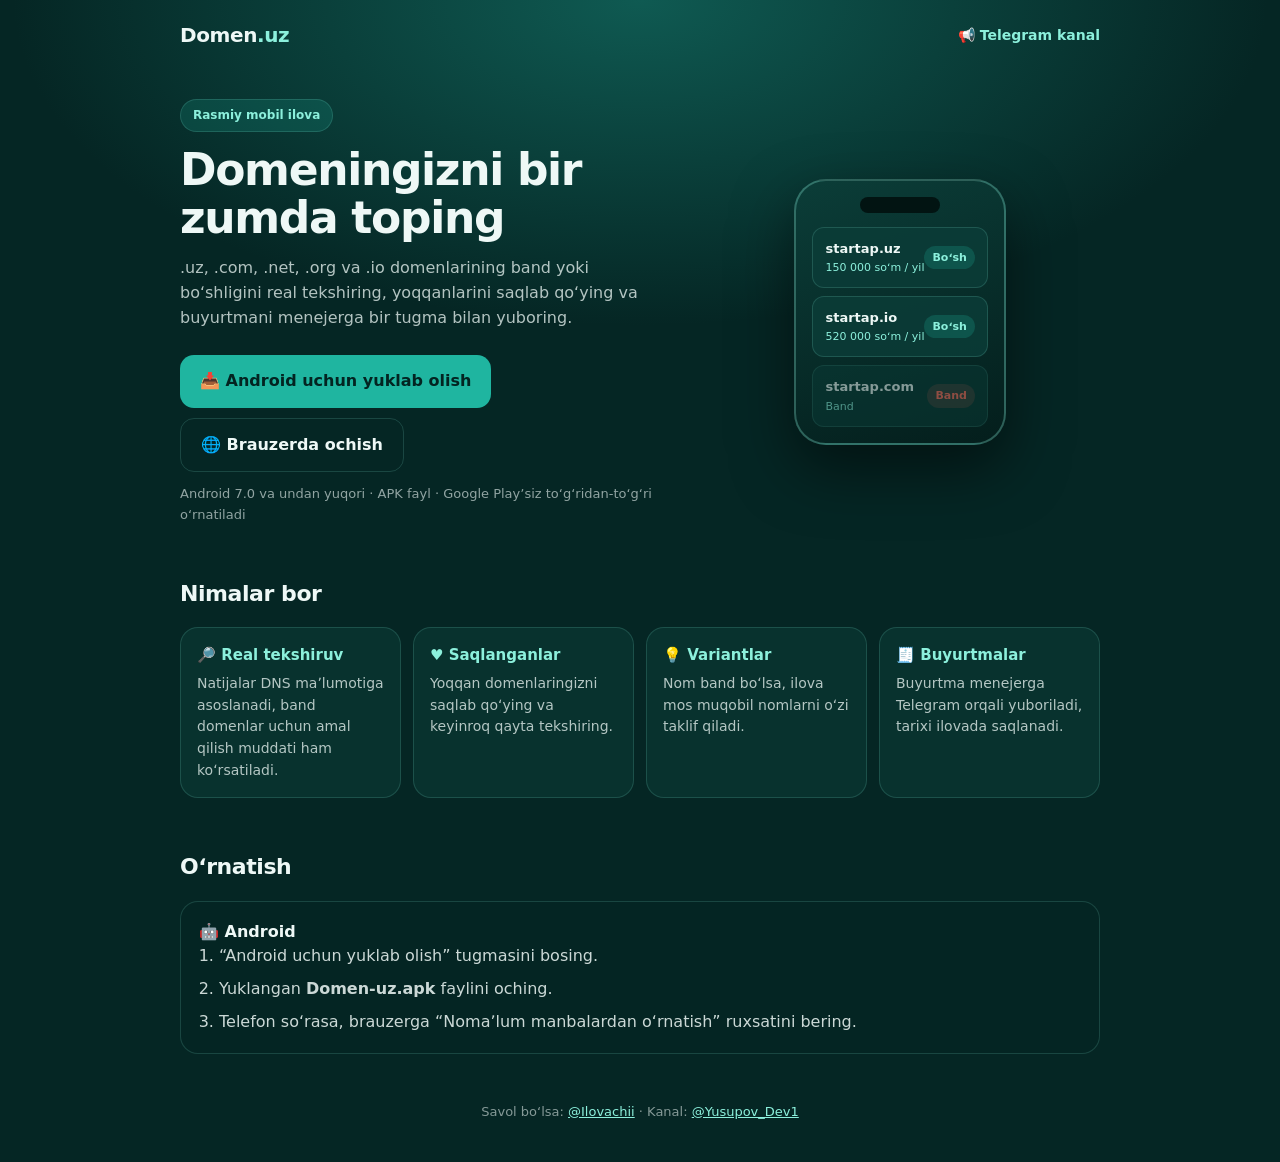
==== commit df7e936a: "Add files via upload" ====
--- a/index.html
+++ b/index.html
@@ -1,115 +1,104 @@
-<!doctype html>
-<html lang="en">
+<!DOCTYPE html>
+<html lang="uz">
 <head>
 <meta charset="utf-8">
-<meta name="viewport" content="width=device-width, initial-scale=1">
-<meta name="theme-color" content="#02040a">
-<meta name="description" content="WebStudio — Tortko‘ldan turib butun O‘zbekiston uchun websitelar, Telegram botlar, AI yechimlar, onlayn do‘konlar va maxsus IT tizimlari.">
-<meta name="robots" content="index, follow">
-<link rel="canonical" href="https://webstudios.uz/">
-<link rel="icon" type="image/png" sizes="512x512" href="assets/webstudio-favicon.png">
-<link rel="apple-touch-icon" sizes="180x180" href="assets/apple-touch-icon.png">
-<meta property="og:type" content="website">
-<meta property="og:url" content="https://webstudios.uz/">
-<meta property="og:title" content="WebStudio — Digital Experiences. Built Differently.">
-<meta property="og:description" content="Tortko‘ldagi kichik IT studiya — websitelar, Telegram botlar, AI yechimlar, onlayn do‘konlar va maxsus IT tizimlari.">
-<meta property="og:image" content="https://webstudios.uz/assets/og-webstudio.png">
-<meta name="twitter:card" content="summary_large_image">
-<meta name="twitter:title" content="WebStudio — Digital Experiences. Built Differently.">
-<meta name="twitter:description" content="Small studio. Big waves. Tortko‘ldan butun O‘zbekiston uchun.">
-<meta name="twitter:image" content="https://webstudios.uz/assets/og-webstudio.png">
-<title>WebStudio — Digital Experiences. Built Differently.</title>
-<link rel="preconnect" href="https://fonts.googleapis.com">
-<link rel="preconnect" href="https://fonts.gstatic.com" crossorigin>
-<link href="https://fonts.googleapis.com/css2?family=DM+Sans:wght@400;500;600;700&family=Space+Grotesk:wght@400;500;600;700&display=swap" rel="stylesheet">
-<link rel="stylesheet" href="style.css">
-<script type="application/ld+json">
-{
-  "@context": "https://schema.org",
-  "@type": "Organization",
-  "name": "WebStudio",
-  "url": "https://webstudios.uz/",
-  "description": "WebStudio — digital experiences, websites, Telegram bots, AI solutions, online stores and custom IT systems.",
-  "telephone": "+998992722376",
-  "address": {
-    "@type": "PostalAddress",
-    "addressLocality": "Tortko'l",
-    "addressCountry": "UZ"
-  },
-  "sameAs": [
-    "https://t.me/developer_yusupov",
-    "https://instagram.com/webstudios.uz"
-  ]
+<meta name="viewport" content="width=device-width,initial-scale=1,viewport-fit=cover">
+<meta name="theme-color" content="#052624">
+<meta name="color-scheme" content="dark">
+<title>Domen.uz — Domen qidirish ilovasi</title>
+<link rel="icon" href="icon-512.png">
+<link rel="apple-touch-icon" href="icon-180.png">
+<meta name="description" content="Domen.uz: .uz, .com, .net, .org va .io domenlarning band yoki boʻshligini real tekshiring. Android ilovasini yuklab oling.">
+<style>
+:root{--ink:#052624;--deep:#0B3D38;--teal:#1FB5A0;--mint:#8CF0DC;--chalk:#EEF8F6;--line:rgba(140,240,220,.16)}
+*{box-sizing:border-box;margin:0;padding:0}
+body{background:radial-gradient(70% 40% at 50% 0,#0F5A52 0%,transparent 70%),var(--ink);color:var(--chalk);font:400 16px/1.55 system-ui,-apple-system,"Segoe UI",Roboto,sans-serif;min-height:100vh}
+.w{max-width:960px;margin:0 auto;padding:max(20px,env(safe-area-inset-top)) 20px 40px}
+nav{display:flex;justify-content:space-between;align-items:center;margin-bottom:48px}
+.brand{font-weight:700;font-size:20px;letter-spacing:-.02em}.brand span{color:var(--mint)}
+nav a.t{color:var(--mint);text-decoration:none;font-size:14px;font-weight:600}
+.hero{display:grid;grid-template-columns:1.1fr .9fr;gap:32px;align-items:center}
+@media(max-width:760px){.hero{grid-template-columns:1fr}}
+.pill{display:inline-block;padding:6px 12px;border-radius:99px;background:rgba(31,181,160,.18);border:1px solid var(--line);color:var(--mint);font-size:12px;font-weight:600;margin-bottom:14px}
+h1{font-size:clamp(28px,5vw,44px);line-height:1.1;letter-spacing:-.03em}
+.lead{color:rgba(238,248,246,.75);margin:14px 0 24px}
+.cta{display:flex;flex-wrap:wrap;gap:10px}
+.b{display:inline-flex;align-items:center;gap:8px;padding:14px 20px;border-radius:14px;background:var(--teal);color:#032421;font-weight:700;text-decoration:none;transition:transform .15s}
+.b:hover{transform:translateY(-2px)}.b.g{background:none;border:1px solid var(--line);color:var(--chalk)}
+.note{font-size:13px;color:rgba(238,248,246,.6);margin-top:12px}
+.ph{max-width:290px;margin:0 auto;padding:16px;border-radius:32px;border:2px solid rgba(140,240,220,.3);background:linear-gradient(160deg,#0B3D38,#041E1C);box-shadow:0 24px 60px rgba(0,0,0,.5)}
+.ph .nt{width:80px;height:16px;border-radius:99px;background:#021412;margin:0 auto 14px}
+.ph .r{display:flex;justify-content:space-between;align-items:center;padding:11px 12px;margin-top:8px;border-radius:12px;background:rgba(11,61,56,.85);border:1px solid var(--line);font-size:13px}
+.ph .r small{display:block;font-size:11px;color:var(--mint)}
+.ph .r em{font-style:normal;font-size:11px;font-weight:700;padding:3px 8px;border-radius:99px;background:rgba(31,181,160,.22);color:var(--mint)}
+.ph .r.x{opacity:.55}.ph .r.x em{background:rgba(255,111,94,.18);color:#FF6F5E}
+h2{font-size:22px;margin:52px 0 16px;letter-spacing:-.02em}
+.g3{display:grid;grid-template-columns:repeat(auto-fit,minmax(210px,1fr));gap:12px}
+.c{padding:16px;border-radius:18px;background:rgba(11,61,56,.55);border:1px solid var(--line)}
+.c h3{font-size:15px;color:var(--mint);margin-bottom:6px}.c p{font-size:14px;color:rgba(238,248,246,.75)}
+ol{padding-left:20px;display:grid;gap:8px;color:rgba(238,248,246,.85)}
+.box{padding:18px;border-radius:18px;background:rgba(5,38,36,.85);border:1px solid var(--line)}
+.box+.box{margin-top:12px}
+footer{margin-top:48px;text-align:center;font-size:13px;color:rgba(238,248,246,.55)}
+footer a{color:var(--mint)}
+#ios{display:none}
+</style>
+</head>
+<body>
+<div class="w">
+  <nav><div class="brand">Domen<span>.uz</span></div><a class="t" href="https://t.me/Yusupov_Dev1">📢 Telegram kanal</a></nav>
+
+  <section class="hero">
+    <div>
+      <span class="pill">Rasmiy mobil ilova</span>
+      <h1>Domeningizni bir zumda toping</h1>
+      <p class="lead">.uz, .com, .net, .org va .io domenlarining band yoki boʻshligini real tekshiring, yoqqanlarini saqlab qoʻying va buyurtmani menejerga bir tugma bilan yuboring.</p>
+      <div class="cta">
+        <a class="b" id="apk" href="Domen-uz.apk" download>📥 Android uchun yuklab olish</a>
+        <a class="b g" href="app.html">🌐 Brauzerda ochish</a>
+      </div>
+      <p class="note">Android 7.0 va undan yuqori · APK fayl · Google Playʼsiz toʻgʻridan-toʻgʻri oʻrnatiladi</p>
+    </div>
+    <div class="ph" aria-hidden="true">
+      <div class="nt"></div>
+      <div class="r"><div><strong>startap.uz</strong><small>150 000 soʻm / yil</small></div><em>Boʻsh</em></div>
+      <div class="r"><div><strong>startap.io</strong><small>520 000 soʻm / yil</small></div><em>Boʻsh</em></div>
+      <div class="r x"><div><strong>startap.com</strong><small>Band</small></div><em>Band</em></div>
+    </div>
+  </section>
+
+  <h2>Nimalar bor</h2>
+  <div class="g3">
+    <div class="c"><h3>🔎 Real tekshiruv</h3><p>Natijalar DNS maʼlumotiga asoslanadi, band domenlar uchun amal qilish muddati ham koʻrsatiladi.</p></div>
+    <div class="c"><h3>♥ Saqlanganlar</h3><p>Yoqqan domenlaringizni saqlab qoʻying va keyinroq qayta tekshiring.</p></div>
+    <div class="c"><h3>💡 Variantlar</h3><p>Nom band boʻlsa, ilova mos muqobil nomlarni oʻzi taklif qiladi.</p></div>
+    <div class="c"><h3>🧾 Buyurtmalar</h3><p>Buyurtma menejerga Telegram orqali yuboriladi, tarixi ilovada saqlanadi.</p></div>
+  </div>
+
+  <h2>Oʻrnatish</h2>
+  <div class="box">
+    <strong>🤖 Android</strong>
+    <ol>
+      <li>“Android uchun yuklab olish” tugmasini bosing.</li>
+      <li>Yuklangan <b>Domen-uz.apk</b> faylini oching.</li>
+      <li>Telefon soʻrasa, brauzerga “Nomaʼlum manbalardan oʻrnatish” ruxsatini bering.</li>
+    </ol>
+  </div>
+  <div class="box" id="ios">
+    <strong>🍎 iPhone / iPad</strong>
+    <ol>
+      <li><a style="color:var(--mint)" href="app.html">app.html</a> sahifasini Safariʼda oching.</li>
+      <li><b>Ulashish → Asosiy ekranga qoʻshish</b> ni tanlang.</li>
+    </ol>
+  </div>
+
+  <footer>Savol boʻlsa: <a href="https://t.me/Ilovachii">@Ilovachii</a> · Kanal: <a href="https://t.me/Yusupov_Dev1">@Yusupov_Dev1</a></footer>
+</div>
+<script>
+if(/iPhone|iPad|iPod/i.test(navigator.userAgent)){
+  document.getElementById("ios").style.display="block";
+  document.getElementById("apk").style.display="none";
 }
 </script>
-</head>
-<body>
-<div id="loader"><div class="loader-mark"><img src="assets/webstudio-mark-circle.png" alt="WebStudio" width="800" height="800"></div><div class="loader-line"><span></span></div></div>
-<canvas id="bgCanvas" aria-hidden="true"></canvas><div class="aurora aurora-1"></div><div class="aurora aurora-2"></div><div class="grid-floor" aria-hidden="true"></div>
-<div class="cursor"><span></span></div><div class="cursor-dot"></div><div class="noise"></div>
-<header class="nav">
-  <a class="brand" href="#home"><img src="assets/webstudio-logo.png" alt="WebStudio logo" width="38" height="38"><span>WebStudio</span></a>
-  <nav><a href="#services">Services</a><a href="#work">Portfolio</a><a href="#pricing">Pricing</a><a href="#faq">FAQ</a><a href="#contact">Contact</a></nav>
-  <button class="sound" id="soundBtn" aria-label="Play music" aria-pressed="false">◌</button>
-</header>
-<main id="home">
-<section class="hero">
-  <div class="hero-lines"></div>
-  <div class="hero-content">
-    <div class="hero-kicker"><span></span> WEBSTUDIO / TORTKO‘L, UZBEKISTAN</div>
-    <h1><span class="line">Digital <i>experiences.</i></span><span class="line accent-line">Built <em>differently.</em></span></h1>
-    <p class="hero-slogan">Small studio. Big waves.</p>
-    <p class="hero-copy">We build websites, bots, AI products and digital systems that make people stop, look twice and remember.</p>
-    <div class="hero-actions"><a class="btn primary" href="#work">Explore our work <span>↗</span></a><a class="text-link" href="#contact">Start a project <span>→</span></a></div>
-    <div class="hero-meta"><span>WEB</span><span>BOT</span><span>AI</span><span>SYSTEM</span><b>SCROLL ↓</b></div>
-  </div>
-  <div class="hero-orbit orbit-a"><span></span></div><div class="hero-orbit orbit-b"><span></span></div>
-  <div class="hero-card card-one"><small>01 / WEB</small><strong>09$</strong><span>per page</span></div>
-  <div class="hero-card card-two"><small>02 / AI</small><strong>20$</strong><span>from</span></div>
-</section>
-<section class="ticker"><div>WEBSTUDIO <span>✦</span> DIGITAL EXPERIENCES <span>✦</span> BUILT DIFFERENTLY <span>✦</span> WEBSTUDIO <span>✦</span> DIGITAL EXPERIENCES <span>✦</span></div></section>
-<section class="section services" id="services">
-  <div class="section-head reveal"><div class="eyebrow">01 / WHAT WE DO</div><h2>Small studio.<br><span>Big digital energy.</span></h2><p>Focused IT products for businesses, creators and ideas that deserve a better digital presence.</p></div>
-  <div class="service-grid">
-    <article class="service reveal"><div class="service-top"><b>01</b><span>↗</span></div><div class="service-icon">⌁</div><h3>Websites</h3><p>Premium pages with sharp visual direction, motion and responsive performance.</p><strong>$9 <small>/ page</small></strong></article>
-    <article class="service reveal"><div class="service-top"><b>02</b><span>↗</span></div><div class="service-icon">◌</div><h3>Telegram Bots</h3><p>Ordering, automation, communities, admin tools and custom bot experiences.</p><strong>$15 <small>from</small></strong></article>
-    <article class="service reveal"><div class="service-top"><b>03</b><span>↗</span></div><div class="service-icon">✦</div><h3>AI Bots</h3><p>Useful AI assistants and integrations built around real workflows.</p><strong>$20 <small>from</small></strong></article>
-    <article class="service reveal"><div class="service-top"><b>04</b><span>↗</span></div><div class="service-icon">▱</div><h3>Online Stores</h3><p>Modern storefronts designed to make browsing and buying feel effortless.</p><strong>$500 <small>from</small></strong></article>
-    <article class="service service-wide reveal"><div class="service-top"><b>05</b><span>↗</span></div><div class="service-icon">⌘</div><h3>Custom IT Systems</h3><p>Business dashboards, education systems, automation and custom platforms designed around your process.</p><strong>$350 <small>from</small></strong></article>
-  </div>
-</section>
-<section class="statement"><div class="statement-inner reveal"><span>NOT JUST A WEBSITE.</span><strong>AN EXPERIENCE<br>PEOPLE <i>REMEMBER.</i></strong></div></section>
-<section class="section work" id="work">
-  <div class="section-head work-head reveal"><div><div class="eyebrow">02 / SELECTED WORK</div><h2>Real projects.<br><span>Real identities.</span></h2></div><p>Seven projects from WebStudio — shown with their actual names and supplied identities.</p></div>
-  <div class="projects">
-    <article class="project reveal"><div class="project-media"><img src="assets/domen.jpg" alt="Domen.uz logo" loading="lazy" decoding="async"><div class="media-glow"></div><span class="project-index">01</span></div><div class="project-info"><div><small>BOT / DOMAIN</small><h3>Domen.uz</h3><p lang="uz">Google web pages uchun domen beruvchi bot.</p></div><a href="https://t.me/domensuzbot" target="_blank" rel="noopener">Open bot ↗</a></div></article>
-    <article class="project reveal"><div class="project-media"><img src="assets/lavash-center.jpg" alt="Lavash Center logo" loading="lazy" decoding="async"><div class="media-glow"></div><span class="project-index">02</span></div><div class="project-info"><div><small>MOBILE APP</small><h3>Lavash Center</h3><p lang="uz">Fast-food brand uchun mobile app loyihasi.</p></div><a href="https://t.me/apkpublic1" target="_blank" rel="noopener">Open channel ↗</a></div></article>
-    <article class="project reveal"><div class="project-media"><img src="assets/edu-bot.jpg" alt="Edu Bot logo" loading="lazy" decoding="async"><div class="media-glow"></div><span class="project-index">03</span></div><div class="project-info"><div><small>AI / TELEGRAM</small><h3>Edu Bot</h3><p lang="uz">Guruh boshqaruvi va AI funksiyalariga ega Telegram bot.</p></div><a href="https://t.me/edu_class_bot" target="_blank" rel="noopener">Open bot ↗</a></div></article>
-    <article class="project reveal"><div class="project-media"><img src="assets/classmaster-logo.png" alt="ClassMaster logo" loading="lazy" decoding="async"><div class="media-glow"></div><span class="project-index">04</span></div><div class="project-info"><div><small>WEB / EDUCATION</small><h3>ClassMaster</h3><p lang="uz">O‘quv markazi uchun premium web platforma.</p></div><a href="https://classmaster-premium.vercel.app" target="_blank" rel="noopener">Open website ↗</a></div></article>
-    <article class="project reveal"><div class="project-media"><img src="assets/acm-os.jpg" alt="ACM OS logo" loading="lazy" decoding="async"><div class="media-glow"></div><span class="project-index">05</span></div><div class="project-info"><div><small>IT SYSTEM / IN DEVELOPMENT</small><h3>ACM OS</h3><p lang="uz">O‘quv markazlari uchun boshqaruv tizimi. Hali ishlab chiqilmoqda.</p></div><span class="status">IN DEVELOPMENT</span></div></article>
-    <article class="project reveal"><div class="project-media"><img src="assets/cukur.jpg" alt="Cukur Burger logo" loading="lazy" decoding="async"><div class="media-glow"></div><span class="project-index">06</span></div><div class="project-info"><div><small>TELEGRAM BOT</small><h3>Cukur Burger Bot</h3><p lang="uz">Burger markazi uchun buyurtma va boshqaruv boti.</p></div><a href="https://t.me/cukur_burger_1bot" target="_blank" rel="noopener">Open bot ↗</a></div></article>
-    <article class="project reveal"><div class="project-media"><img src="assets/doni.jpg" alt="Doni Media logo" loading="lazy" decoding="async"><div class="media-glow"></div><span class="project-index">07</span></div><div class="project-info"><div><small>TELEGRAM BOT / MEDIA</small><h3>DoniMedia</h3><p lang="uz">Kino izlash uchun Telegram bot.</p></div><a href="https://t.me/doni_media_bot" target="_blank" rel="noopener">Open bot ↗</a></div></article>
-  </div>
-</section>
-<section class="stats section"><div class="stats-head reveal"><div class="eyebrow">03 / BY THE NUMBERS</div><h2>Small numbers.<br><span>Serious intent.</span></h2></div><div class="stats-grid"><div class="stat reveal"><strong data-count-to="7" data-pad="2">00</strong><span>portfolio projects</span></div><div class="stat reveal"><strong data-count-to="5" data-pad="2">00</strong><span>core services</span></div><div class="stat reveal"><strong data-count-to="24" data-suffix="/7">0</strong><span>contact availability</span></div><div class="stat reveal"><strong data-count-to="100" data-suffix="%">0</strong><span>custom approach</span></div></div></section>
-<section class="section pricing" id="pricing"><div class="section-head reveal"><div class="eyebrow">04 / PRICING</div><h2>Clear prices.<br><span>No mystery.</span></h2></div><div class="price-grid"><article class="price reveal"><span>WEB</span><strong>$9</strong><small>/ page</small><p>Premium web page</p><a href="#contact">Choose →</a></article><article class="price reveal featured"><span>BOT</span><strong>$15</strong><small>from</small><p>Telegram bot</p><a href="#contact">Choose →</a></article><article class="price reveal"><span>AI</span><strong>$20</strong><small>from</small><p>AI bot / integration</p><a href="#contact">Choose →</a></article><article class="price reveal"><span>STORE</span><strong>$500</strong><small>from</small><p>Online store</p><a href="#contact">Choose →</a></article><article class="price reveal"><span>SYSTEM</span><strong>$350</strong><small>from</small><p>Custom IT system</p><a href="#contact">Choose →</a></article></div></section>
-<section class="section faq" id="faq"><div class="section-head reveal"><div class="eyebrow">05 / FAQ</div><h2>Questions.<br><span>Answered.</span></h2></div><div class="faq-list"><details class="reveal"><summary>How long does a website take?<b>+</b></summary><p>It depends on the scope and number of pages. We agree on the timeline before development starts.</p></details><details class="reveal"><summary>Can you build a custom Telegram bot?<b>+</b></summary><p>Yes. Bots can include ordering, admin tools, databases, AI features and custom workflows.</p></details><details class="reveal"><summary>How is the final price calculated?<b>+</b></summary><p>Prices shown above are starting prices. The final quote depends on features, design and technical complexity.</p></details><details class="reveal"><summary>Can I order a custom IT system?<b>+</b></summary><p>Yes. We build systems around the exact process your business needs.</p></details></div></section>
-<section class="contact section" id="contact"><div class="contact-card reveal"><div class="eyebrow">06 / LET'S BUILD</div><h2>Your idea.<br><span>Our craft.</span></h2><p>Tell us what you want to build and let’s turn it into something people enjoy using.</p><div class="contact-links"><a class="btn primary" href="https://t.me/developer_yusupov" target="_blank" rel="noopener">Telegram ↗</a><a class="btn ghost" href="tel:+998992722376">+998 99 272 2376</a><a class="instagram" href="https://instagram.com/webstudios.uz" target="_blank" rel="noopener">Instagram ↗</a></div>
-<p class="contact-location">Tortko‘l, O‘zbekiston</p>
-<form class="order-form" id="orderForm" novalidate>
-  <div class="order-head">Yoki buyurtma qoldiring — biz Telegram orqali yozamiz</div>
-  <div class="order-grid">
-    <label>Ismingiz<input type="text" name="name" autocomplete="name" required></label>
-    <label>Telefon raqam<input type="tel" name="phone" autocomplete="tel" placeholder="+998 __ ___ __ __" required></label>
-    <label>Xizmat turi<select name="service"><option>Veb-sahifa</option><option>Telegram bot</option><option>AI bot</option><option>Onlayn do‘kon</option><option>Maxsus IT tizim</option></select></label>
-    <label class="order-note">Izoh (ixtiyoriy)<textarea name="note" rows="3" placeholder="Loyihangiz haqida qisqacha yozing"></textarea></label>
-  </div>
-  <button type="submit" class="btn primary">Buyurtmani yuborish <span>↗</span></button>
-  <p class="order-status" id="orderStatus" role="status" aria-live="polite"></p>
-</form>
-</div></section>
-</main>
-<footer><div class="brand"><img src="assets/webstudio-logo.png" alt="WebStudio logo" width="38" height="38"><span>WebStudio</span></div><p>Digital experiences. Built differently.</p><a href="https://webstudios.uz">webstudios.uz ↗</a></footer>
-<audio id="music" loop preload="metadata"><source src="assets/theme.mp3" type="audio/mpeg"></audio>
-<script src="script.js"></script>
-</body></html>
+</body>
+</html>
